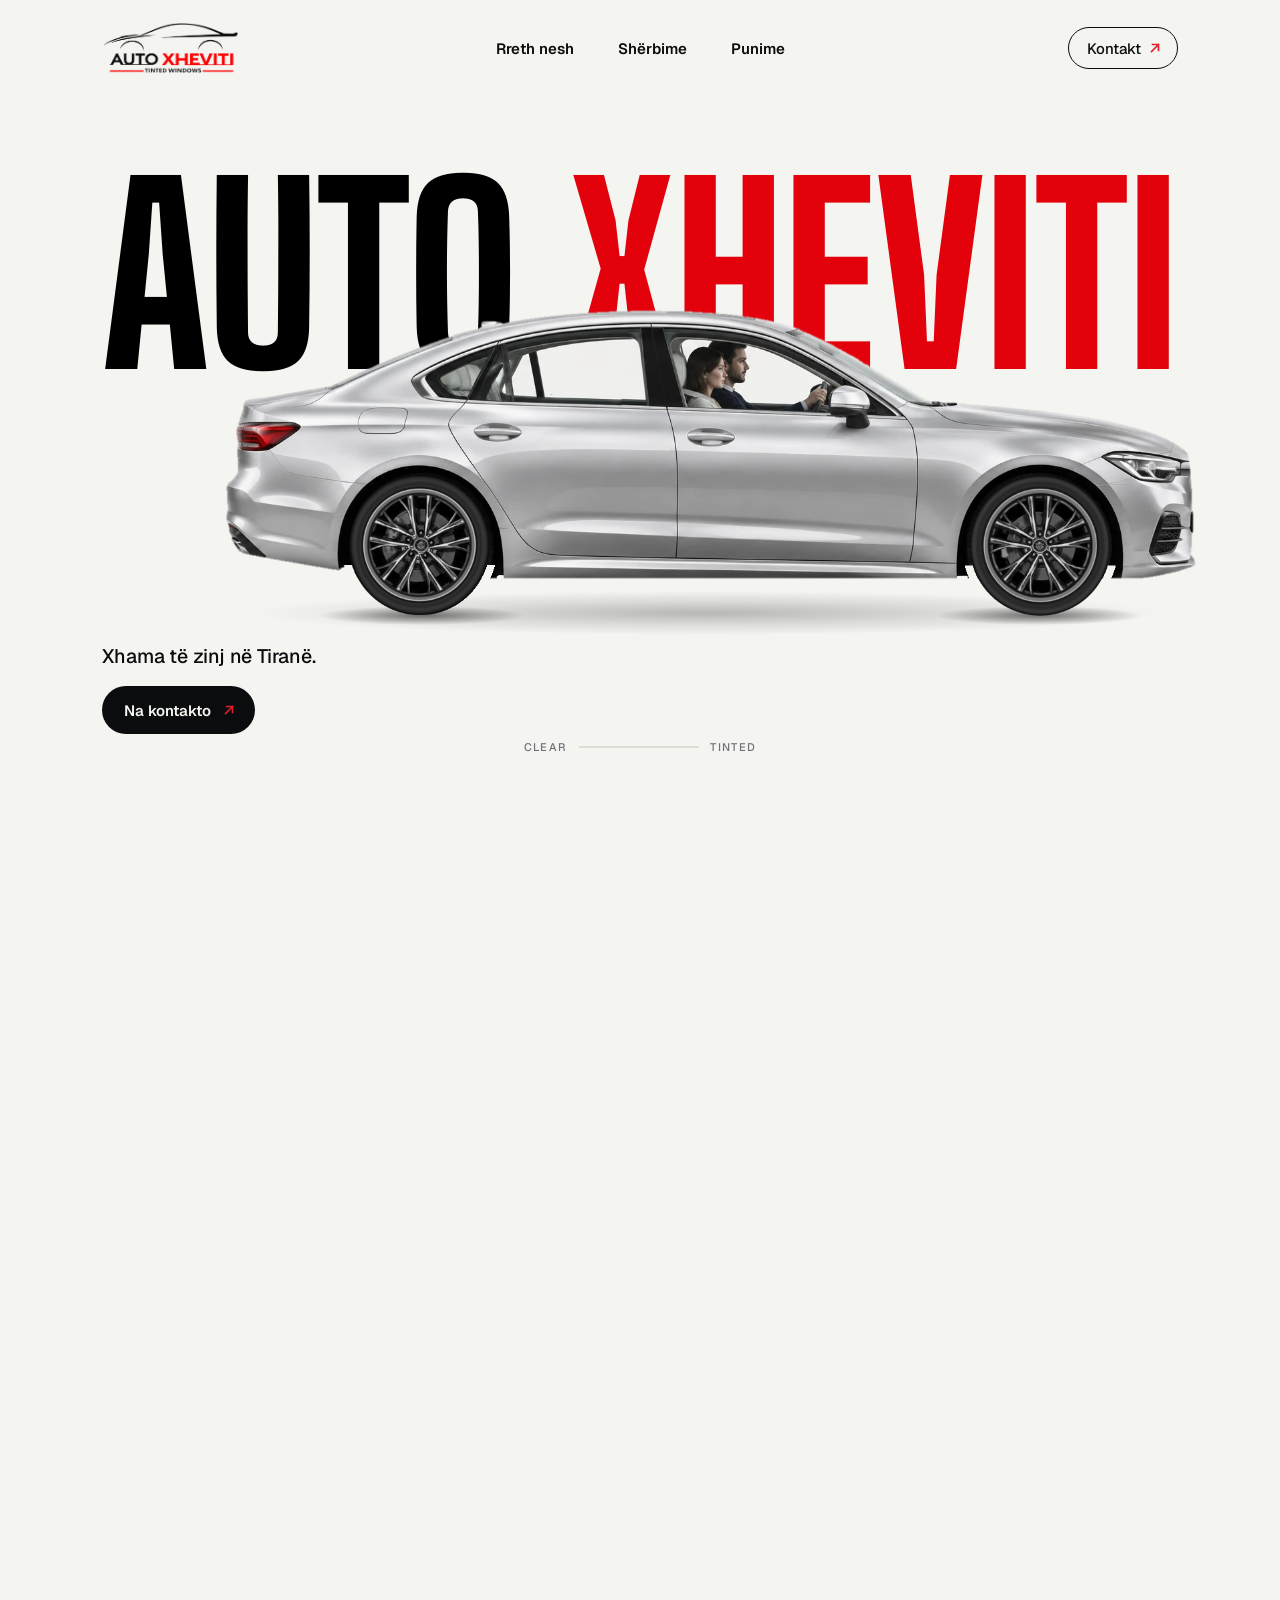
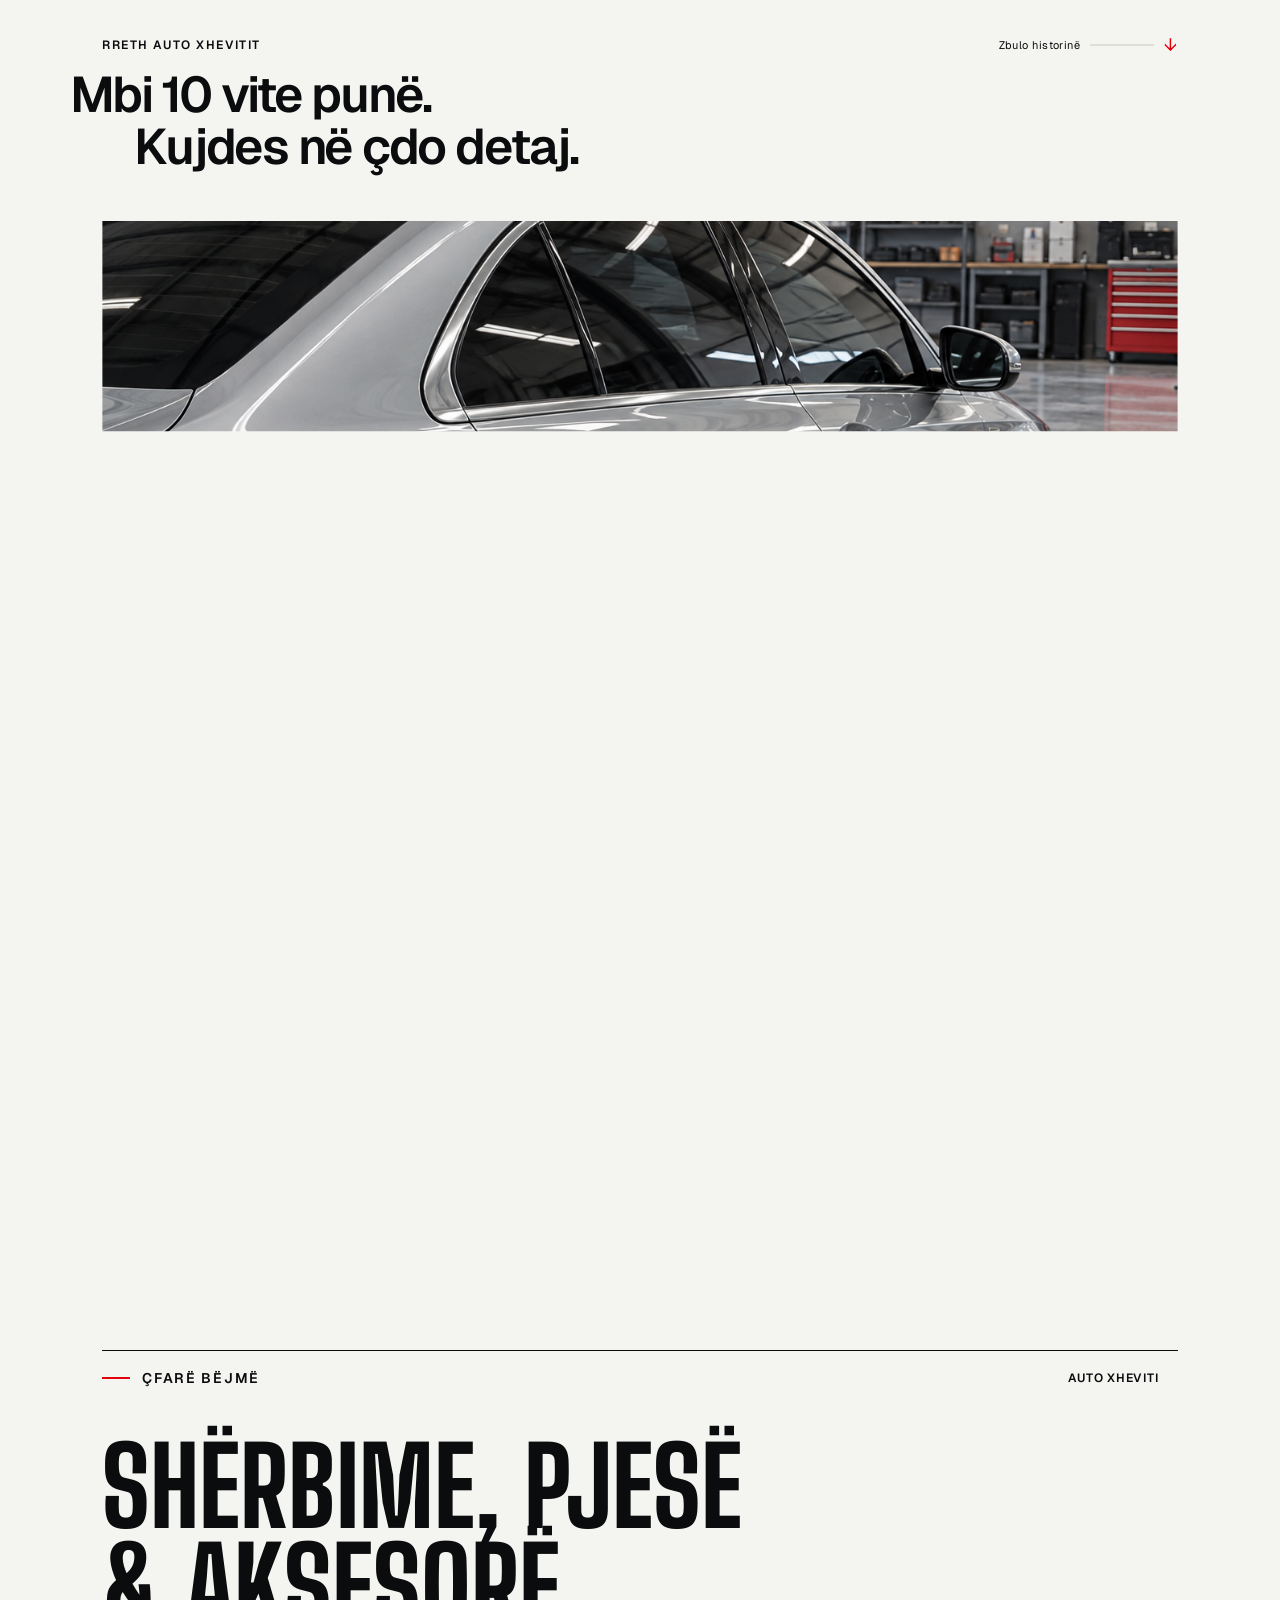
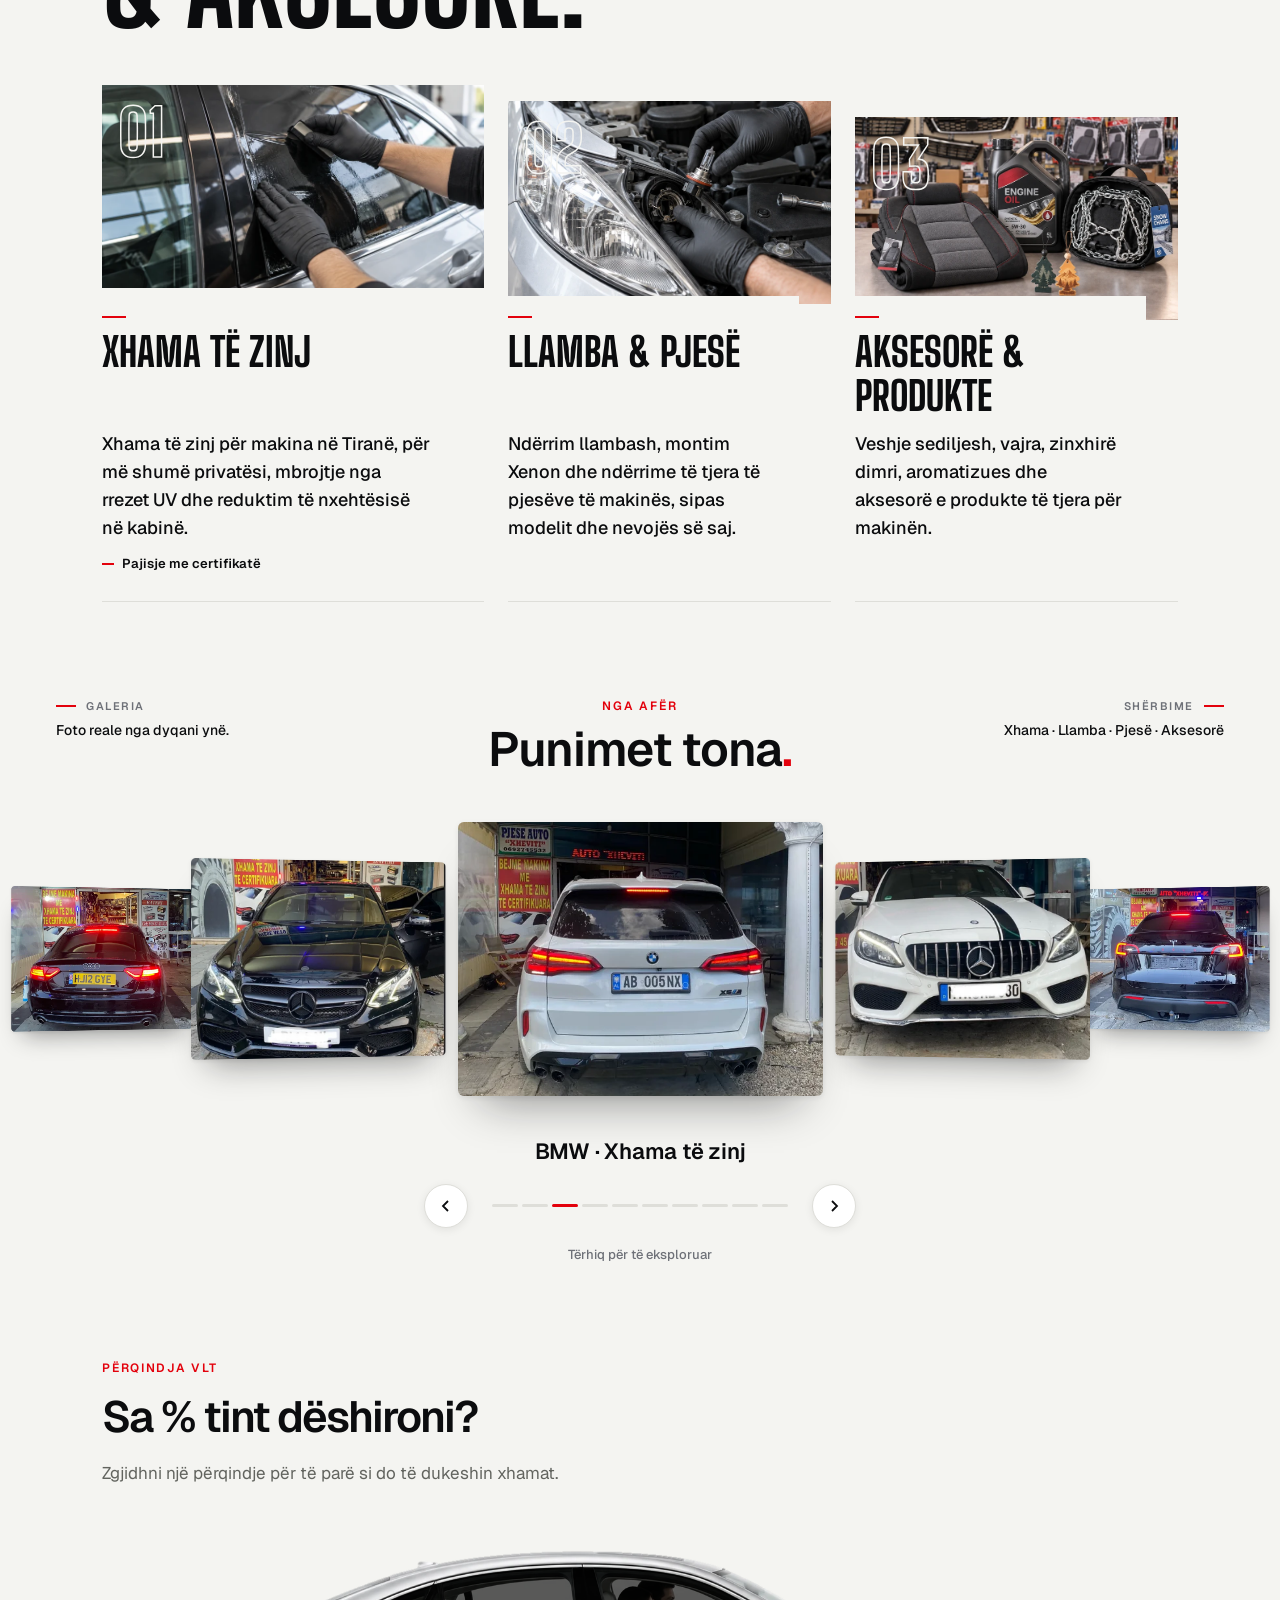
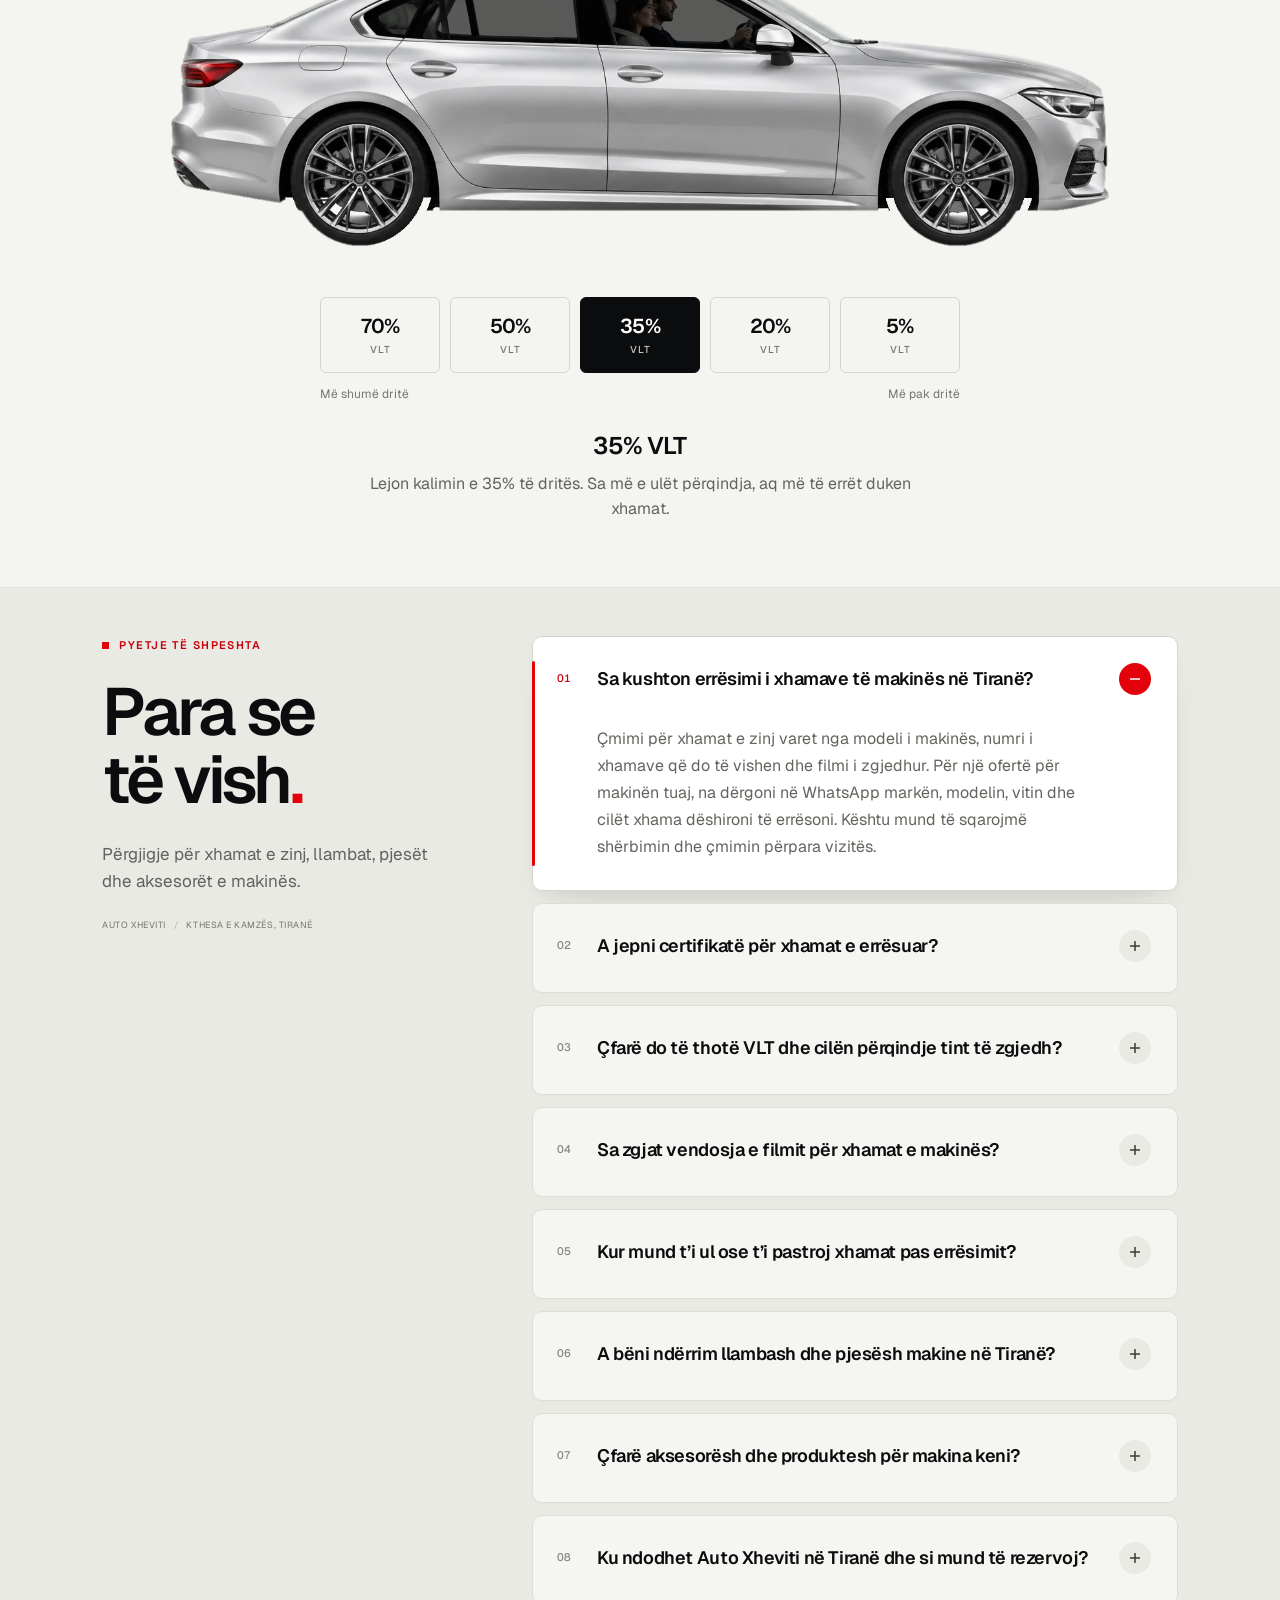
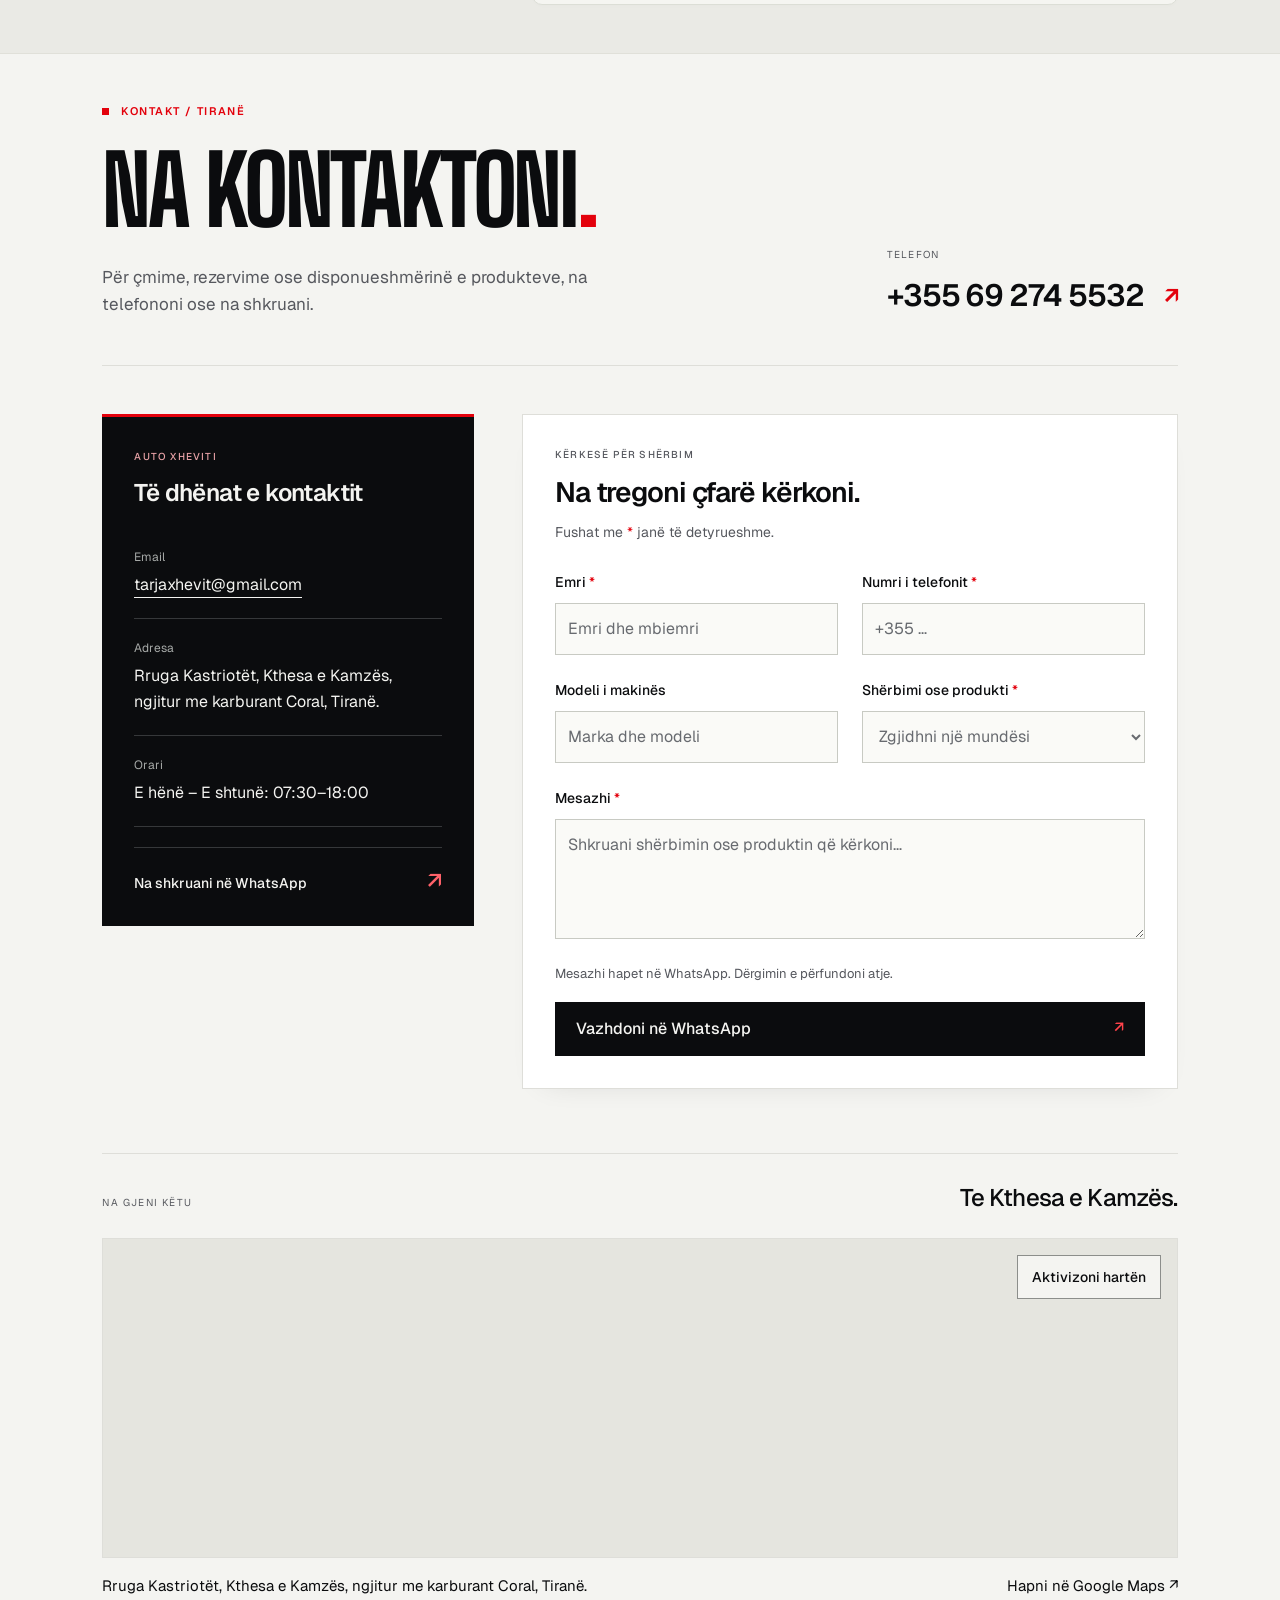
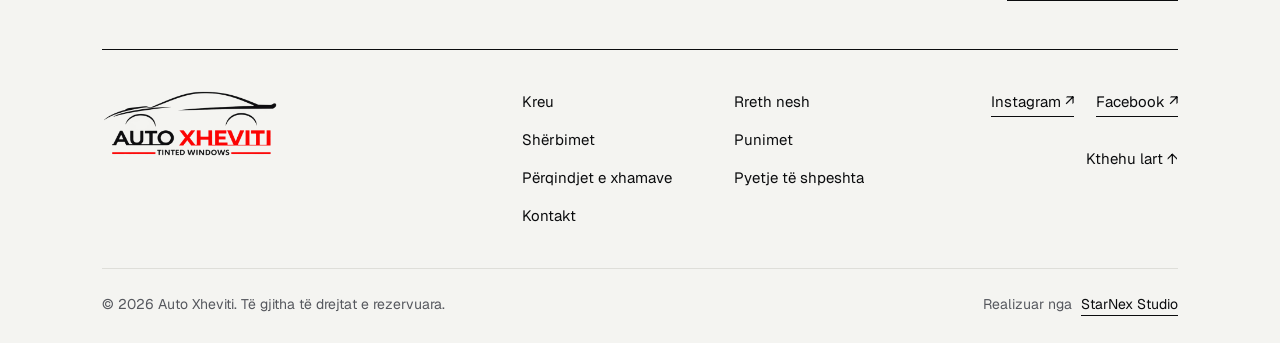
==== index.html @ 94ad71c7 "Publish Auto Xheviti redesign and updated service presentation Promote the approved responsive desig" ====
<!DOCTYPE html>
<html lang="sq">
<head>
  <meta charset="UTF-8">
  <meta name="viewport" content="width=device-width, initial-scale=1.0, viewport-fit=cover">
  <title>Xhama të zinj, pjesë dhe aksesorë në Tiranë | Auto Xheviti</title>
  <meta name="description" content="Xhama të zinj, llamba, ndërrim pjesësh dhe aksesorë për makina në Tiranë. Veshje sediljesh, vajra, zinxhirë dimri e aromatizues te Auto Xheviti.">
  <link rel="canonical" href="https://www.autoxheviti.com/">
  <meta property="og:title" content="Xhama të zinj, pjesë dhe aksesorë në Tiranë | Auto Xheviti">
  <meta property="og:description" content="Xhama të zinj, llamba, ndërrim pjesësh dhe aksesorë për makina në Tiranë. Veshje sediljesh, vajra, zinxhirë dimri e aromatizues te Auto Xheviti.">
  <meta property="og:type" content="website">
  <meta property="og:url" content="https://www.autoxheviti.com/">
  <meta property="og:image" content="https://www.autoxheviti.com/images/auto-xheviti-car.webp">
  <meta property="og:locale" content="sq_AL">
  <meta property="og:site_name" content="Auto Xheviti">
  <script type="application/ld+json">
{
  "@context": "https://schema.org",
  "@type": "AutomotiveBusiness",
  "name": "Auto Xheviti",
  "url": "https://www.autoxheviti.com/",
  "logo": "https://www.autoxheviti.com/images/logo.png",
  "image": "https://www.autoxheviti.com/images/auto-xheviti-car.webp",
  "telephone": "+355692745532",
  "email": "tarjaxhevit@gmail.com",
  "description": "Xhama të zinj, llamba, ndërrim pjesësh dhe aksesorë për makina në Tiranë. Veshje sediljesh, vajra, zinxhirë dimri e aromatizues te Auto Xheviti.",
  "address": {
    "@type": "PostalAddress",
    "streetAddress": "Rruga Kastriotët, Kthesa e Kamzës, ngjitur me karburant Coral",
    "addressLocality": "Tiranë",
    "addressCountry": "AL"
  },
  "areaServed": {
    "@type": "City",
    "name": "Tiranë"
  },
  "openingHoursSpecification": [
    {
      "@type": "OpeningHoursSpecification",
      "dayOfWeek": [
        "Monday",
        "Tuesday",
        "Wednesday",
        "Thursday",
        "Friday",
        "Saturday"
      ],
      "opens": "07:30",
      "closes": "18:00"
    }
  ],
  "sameAs": [
    "https://www.facebook.com/autoxheviti/",
    "https://www.instagram.com/auto_xheviti/"
  ],
  "@id": "https://www.autoxheviti.com/#business"
}
  </script>
  <meta name="robots" content="index, follow">
  <link rel="icon" href="images/logo.png" type="image/png">
  <link rel="preload" as="image" href="hero-preview/assets/car-silver-occupants-seat-fixed.webp" fetchpriority="high">
  <link rel="preconnect" href="https://fonts.googleapis.com">
  <link rel="preconnect" href="https://fonts.gstatic.com" crossorigin>
  <link rel="stylesheet" href="https://fonts.googleapis.com/css2?family=Big+Shoulders+Display:wght@800&display=swap">
  <link rel="stylesheet" href="https://fonts.googleapis.com/css2?family=Geist:wght@400;500;600&display=swap">
  <link rel="stylesheet" href="hero-preview/hero.css?v=23">
  <link rel="stylesheet" href="hero-preview/mobile-nav.css?v=3">
  <link rel="stylesheet" href="hero-preview/services.css?v=15">
  <link rel="stylesheet" href="hero-preview/album.css?v=6">
  <link rel="stylesheet" href="hero-preview/about.css?v=3">
  <link rel="stylesheet" href="hero-preview/tint-selector.css?v=8">
  <link rel="stylesheet" href="hero-preview/faq.css?v=2">
  <link rel="stylesheet" href="hero-preview/contact.css?v=2">
  <link rel="stylesheet" href="hero-preview/contact-editorial.css?v=1">
  <link rel="stylesheet" href="hero-preview/section-spacing.css?v=7">
  <script>document.documentElement.classList.add('hx-js')</script>
</head>
<body class="hx-body">

  <header class="hx-nav" id="hxNav">
    <a class="hx-nav__logo" href="#hxPin" aria-label="Auto Xheviti — kreu">
      <img src="hero-preview/assets/logo-ink.webp" width="604" height="230" alt="Auto Xheviti — Tinted Windows">
    </a>
    <nav class="hx-nav__links" aria-label="Kryesore">
      <a href="#rreth">Rreth nesh</a>
      <a href="#sherbime">Shërbime</a>
      <a href="#punime">Punime</a>
    </nav>
    <div class="hx-nav__actions">
      <a class="hx-pill" href="#kontakt">Kontakt
        <svg width="16" height="16" viewBox="0 0 16 16" aria-hidden="true"><path d="M4.5 11.5L11.5 4.5M5.5 4.5H11.5V10.5" fill="none" stroke="currentColor" stroke-width="1.6" stroke-linecap="square"/></svg>
      </a>
      <button class="hx-menu-btn" id="hxMenuBtn" type="button" aria-expanded="false" aria-controls="hxMenu" aria-label="Hap menunë">
        <span class="hx-menu-btn__label">Menu</span><span class="hx-menu-btn__icon" aria-hidden="true"><svg width="24" height="24" viewBox="0 0 24 24"><path class="hx-menu-btn__line--one" d="M4 12H20"/><path class="hx-menu-btn__line--two" d="M4 12H20"/></svg></span>
      </button>
    </div>
    <nav class="hx-menu" id="hxMenu" aria-label="Navigimi mobil" hidden>
      <div class="hx-menu__links">
        <a href="#rreth"><span class="hx-menu__name">Rreth nesh</span></a>
        <a href="#sherbime"><span class="hx-menu__name">Shërbime</span></a>
        <a href="#punime"><span class="hx-menu__name">Punime</span></a>
        <a href="#tint-selector"><span class="hx-menu__name">Përqindjet VLT</span></a>
        <a href="#faq"><span class="hx-menu__name">Pyetje të shpeshta</span></a>
        <a href="#kontakt"><span class="hx-menu__name">Na kontaktoni</span></a>
      </div>
      <div class="hx-menu__contact"><span class="hx-menu__contact-label">Na telefononi</span><a class="hx-menu__phone" href="tel:+355692745532">+355 69 274 5532</a></div>
    </nav>
  </header>

  <main>
    <!-- Pinned hero: the wrapper provides 120svh of scroll (tint, hold, exit) while .hx-sticky stays in view.
         The entrance is automatic on load and is not part of the scroll range. -->
    <section class="hx-pin" id="hxPin" aria-label="Auto Xheviti — xhama të zinj">
      <span class="hx-anchor-alias" id="home" aria-hidden="true"></span>
      <div class="hx-sticky">
        <div class="hx-stage" id="hxStage">

          <p class="hx-headline" id="hxHeadline">
            <span class="hx-headline__line hx-headline__auto">AUTO</span><span class="hx-headline__space"> </span><span class="hx-headline__line hx-headline__name">XHEVITI</span>
          </p>

          <!-- Vehicle: two nested wrappers so the timed entrance and the scroll-driven exit never share a transform.
               #hxVehicle (outer) = scroll exit to the right · #hxDrive (inner) = automatic entrance from the left.
               Shadow, body, wheels and glass all live inside one SVG coordinate system (viewBox = source photo
               1462 × 468 px scaled to 1100 wide), so they stay aligned at every size. -->
          <div class="hx-vehicle" id="hxVehicle">
            <div class="hx-vehicle__drive" id="hxDrive">
              <div class="hx-shadow" id="hxShadow" aria-hidden="true">
                <span class="hx-shadow__ambient"></span>
                <span class="hx-shadow__contact hx-shadow__contact--rear"></span>
                <span class="hx-shadow__contact hx-shadow__contact--front"></span>
              </div>
              <svg class="hx-car" id="hxCar" viewBox="0 0 1100 352.12" role="img" aria-label="Sedan argjendi me shofer dhe pasagjer; xhamat errësohen ndërsa lëvizni poshtë, pastaj makina del djathtas">
                <image href="hero-preview/assets/car-silver-occupants-seat-fixed.webp" x="0" y="0" width="1100" height="352.12" preserveAspectRatio="none"/>
                <!-- Wheels: squares centred on the measured hub pivots. Disc + spokes rotate by travel / tyre radius
                     (79.001 units); the caliper between them stays fixed. Each rotating layer has two nested
                     rotation groups: .hx-spin-in (entrance) and .hx-spin-out (scroll exit). -->
                <g class="hx-wheel" transform="translate(222.137 268.74)"><!-- rear -->
                  <g class="hx-spin-in"><g class="hx-spin-out"><image href="hero-preview/assets/wheel-rear.webp" x="-81.259" y="-81.259" width="162.517" height="162.517"/></g></g>
                  <image href="hero-preview/assets/caliper-rear.webp" x="-81.259" y="-81.259" width="162.517" height="162.517"/>
                  <g class="hx-spin-in"><g class="hx-spin-out"><image href="hero-preview/assets/spokes-rear.webp" x="-81.259" y="-81.259" width="162.517" height="162.517"/></g></g>
                </g>
                <g class="hx-wheel" transform="translate(920.524 269.35)"><!-- front -->
                  <g class="hx-spin-in"><g class="hx-spin-out"><image href="hero-preview/assets/wheel-front.webp" x="-81.259" y="-81.259" width="162.517" height="162.517"/></g></g>
                  <image href="hero-preview/assets/caliper-front.webp" x="-81.259" y="-81.259" width="162.517" height="162.517"/>
                  <g class="hx-spin-in"><g class="hx-spin-out"><image href="hero-preview/assets/spokes-front.webp" x="-81.259" y="-81.259" width="162.517" height="162.517"/></g></g>
                </g>
                <!-- Glass and body share the complete native 1462 × 468 image grid, including padding.
                     Blackout: one continuous surface over all side glass and both dividers, plus the windshield,
                     traced from the approved reference (same paths as the Figma "Blackout" vectors). Fully tinted
                     it is opaque #000; the trim, roof, mirror and handles stay the original photograph. -->
                <svg class="hx-glass-native" x="0" y="0" width="1100" height="352.12" viewBox="0 0 1462 468" preserveAspectRatio="none" aria-hidden="true">
                  <defs>
                    <mask id="hxGlassMask" maskUnits="userSpaceOnUse" x="0" y="0" width="1462" height="468" style="mask-type:alpha">
                      <image href="hero-preview/assets/glass-blackout.svg?v=1" x="0" y="0" width="1462" height="468"/>
                    </mask>
                  </defs>
                  <g class="hx-glass" mask="url(#hxGlassMask)">
                    <rect x="0" y="0" width="1462" height="468" fill="#000"/>
                  </g>
                </svg>
              </svg>
            </div>
          </div>

          <div class="hx-copy" id="hxCopy">
            <h1 class="hx-copy__tagline">Xhama të zinj në Tiranë.</h1>
            <a class="hx-cta" href="#kontakt">Na kontakto
              <svg width="16" height="16" viewBox="0 0 16 16" aria-hidden="true"><path d="M4.5 11.5L11.5 4.5M5.5 4.5H11.5V10.5" fill="none" stroke="currentColor" stroke-width="1.6" stroke-linecap="square"/></svg>
            </a>
          </div>

          <div class="hx-indicator" id="hxIndicator" aria-hidden="true">
            <span>Clear</span>
            <span class="hx-indicator__track"><span class="hx-indicator__fill" id="hxIndicatorFill"></span></span>
            <span>Tinted</span>
          </div>

        </div>
      </div>
    </section>

    <section class="hx-about" id="rreth" aria-labelledby="aboutTitle">
      <div class="hx-about__track">
        <div class="hx-about__scene">
          <div class="hx-about__visual-track">
            <div class="hx-about__visual">
              <header class="hx-about__intro">
                <div class="hx-about__meta"><p class="hx-about__eyebrow">RRETH AUTO XHEVITIT</p><span class="hx-about__cue"><span>Zbulo historinë</span><span class="hx-about__cue-bar" aria-hidden="true"><span class="hx-about__cue-fill"></span></span><span class="hx-about__cue-arrow" aria-hidden="true">↓</span></span></div>
                <h2 id="aboutTitle"><span class="hx-about__headline-mask"><span class="hx-about__headline-line">Mbi 10 vite punë.</span></span><span class="hx-about__headline-mask"><span class="hx-about__headline-line">Kujdes në çdo detaj.</span></span></h2>
              </header>
              <div class="hx-about__composition">
                <figure class="hx-about__photo">
                  <div class="hx-about__photo-clip"><div class="hx-about__photo-zoom"><img src="hero-preview/assets/about/workshop-illustration.png" width="1536" height="864" loading="eager" fetchpriority="low" decoding="async" alt="Ilustrim: makinë e argjendtë me xhama të zinj në një servis; nuk paraqet ambientin real të Auto Xhevitit"></div></div>
                </figure>
                <div class="hx-about__metrics">
                  <div class="hx-about__metric"><div class="hx-about__metric-value" aria-label="10+"><span aria-hidden="true">10</span><span class="hx-about__metric-plus" aria-hidden="true">+</span></div><span class="hx-about__metric-label-mask"><span class="hx-about__metric-label">VITE EKSPERIENCË</span></span></div>
                  <div class="hx-about__metric"><div class="hx-about__metric-value" aria-label="1,000+"><span aria-hidden="true">1,000</span><span class="hx-about__metric-plus" aria-hidden="true">+</span></div><span class="hx-about__metric-label-mask"><span class="hx-about__metric-label">MAKINA TË SHËRBYERA</span></span></div>
                </div>
              </div>
            </div>
          </div>
          <div class="hx-about__story">
            <div class="hx-about__column" data-column="first"><p>Prej më shumë se 10 vitesh, te Auto Xheviti ofrojmë veshje xhamash të zinj me certifikatë, ndërrim llambash, montim Xenon dhe ndërrime të pjesëve të makinës.</p></div>
            <div class="hx-about__column" data-column="second"><p>Mbi 1,000 makina kanë kaluar në duart tona. Çdo makinë ka kërkesat e veta, ndaj kujdesemi për përgatitjen, montimin dhe përfundimin e punës.</p><p>Në ambientin tonë gjen veshje sediljesh, vajra, zinxhirë dimri, aromatizues, aksesorë dhe pjesë këmbimi.</p></div>
          </div>
          <div class="hx-about__visit">
            <div class="hx-about__rule" aria-hidden="true"></div>
            <div class="hx-about__location-mask"><p class="hx-about__location"><svg width="16" height="20" viewBox="0 0 16 20" aria-hidden="true"><path d="M8 0a7 7 0 0 0-7 7c0 5 7 13 7 13s7-8 7-13a7 7 0 0 0-7-7Zm0 10a3 3 0 1 1 0-6 3 3 0 0 1 0 6Z"/></svg><span>Na gjen te Kthesa e Kamzës, Tiranë.</span></p></div>
            <a class="hx-about__visit-link" href="https://www.google.com/maps/search/?api=1&amp;query=Auto+Xheviti%2C+Rruga+Kastriot%C3%ABt%2C+Kthesa+e+Kamz%C3%ABs%2C+Tiran%C3%AB" target="_blank" rel="noopener noreferrer"><span>Na vizito</span><span class="hx-about__arrow" aria-hidden="true">↗</span></a>
          </div>
        </div>
      </div>
    </section>

    <section class="hx-services" id="sherbime" aria-labelledby="servicesTitle">
      <div class="hx-services__inner">
        <header class="hx-services__header">
          <div class="hx-services__topline">
            <p class="hx-services__eyebrow">ÇFARË BËJMË</p>
            <span class="hx-services__brand" aria-hidden="true">Auto Xheviti</span>
          </div>
          <div class="hx-services__heading-row">
            <h2 id="servicesTitle">Shërbime, pjesë<br> &amp; aksesorë.</h2>
          </div>
        </header>
        <div class="hx-services__grid">
          <article class="hx-service">
            <div class="hx-service__inner" >
              <div class="hx-service__media">
              <div class="hx-service__photo">
                <img src="hero-preview/assets/services-editorial/windows-1536.webp" srcset="hero-preview/assets/services-editorial/windows-800.webp 800w, hero-preview/assets/services-editorial/windows-1536.webp 1536w" sizes="(max-width: 767px) calc(100vw - 40px), (max-width: 1199px) 42vw, 33vw" width="1536" height="1024" loading="lazy" decoding="async" alt="Ilustrim i montimit profesional të filmit të errësimit në xhamin anësor të një makine">
                <span class="hx-service__number" aria-hidden="true">01</span>
              </div>
              </div>
              <div class="hx-service__caption">
                <h3>Xhama të zinj</h3>
                <p>Xhama të zinj për makina në Tiranë, për më shumë privatësi, mbrojtje nga rrezet UV dhe reduktim të nxehtësisë në kabinë.</p>
                <span class="hx-service__certificate">Pajisje me certifikatë</span>
              </div>
            </div>
          </article>
          <article class="hx-service">
            <div class="hx-service__inner" >
              <div class="hx-service__media">
              <div class="hx-service__photo">
                <img src="hero-preview/assets/services-editorial/parts-1536.webp" srcset="hero-preview/assets/services-editorial/parts-800.webp 800w, hero-preview/assets/services-editorial/parts-1536.webp 1536w" sizes="(max-width: 767px) calc(100vw - 40px), (max-width: 1199px) 42vw, 33vw" width="1536" height="1024" loading="lazy" decoding="async" alt="Ilustrim i ndërrimit të një llambe feneri në një makinë">
                <span class="hx-service__number" aria-hidden="true">02</span>
              </div>
              </div>
              <div class="hx-service__caption">
                <h3>Llamba &amp; pjesë</h3>
                <p>Ndërrim llambash, montim Xenon dhe ndërrime të tjera të pjesëve të makinës, sipas modelit dhe nevojës së saj.</p>
              </div>
            </div>
          </article>
          <article class="hx-service">
            <div class="hx-service__inner" >
              <div class="hx-service__media">
              <div class="hx-service__photo">
                <img src="hero-preview/assets/services-editorial/accessories-retail-1536.webp" srcset="hero-preview/assets/services-editorial/accessories-retail-800.webp 800w, hero-preview/assets/services-editorial/accessories-retail-1536.webp 1536w" sizes="(max-width: 767px) calc(100vw - 40px), (max-width: 1199px) 42vw, 33vw" width="1536" height="1024" loading="lazy" decoding="async" alt="Ilustrim i veshjeve të sediljeve, vajit, zinxhirëve të dimrit dhe aromatizuesve për makina">
                <span class="hx-service__number" aria-hidden="true">03</span>
              </div>
              </div>
              <div class="hx-service__caption">
                <h3>Aksesorë &amp; produkte</h3>
                <p>Veshje sediljesh, vajra, zinxhirë dimri, aromatizues dhe aksesorë e produkte të tjera për makinën.</p>
              </div>
            </div>
          </article>
        </div>
      </div>
    </section>

    <!-- Photo album: a 3D coverflow driven by one continuous position (album.js). Every slide's scale,
         offset, rotation and depth come from its distance to the centre, so nothing jumps between states.
         Photographs are the real project photos from ../images (captions from the live site's gallery). -->
    <section class="hx-album" id="punime" aria-labelledby="albumTitle">
      <span class="hx-anchor-alias" id="galeri" aria-hidden="true"></span>
      <!-- Corner notes: small editorial labels framing the album (static flow rows on mobile) -->
      <div class="hx-album__corner hx-album__corner--tl">
        <span class="hx-album__corner-label">Galeria</span>
        <span>Foto reale nga dyqani ynë.</span>
      </div>
      <div class="hx-album__corner hx-album__corner--tr">
        <span class="hx-album__corner-label">Shërbime</span>
        <span>Xhama · Llamba · Pjesë · Aksesorë</span>
      </div>
      <header class="hx-album__header">
        <p class="hx-album__eyebrow">NGA AFËR</p>
        <h2 class="hx-album__title" id="albumTitle">Punimet tona<span>.</span></h2>
      </header>

      <div class="hx-album__viewport" id="hxAlbum" tabindex="0" role="region" aria-roledescription="karusel" aria-label="Punimet tona — përdorni shigjetat majtas/djathtas">
        <ul class="hx-album__track">
          <li class="hx-album__slide" style="--pos: 50% 58%" role="group" aria-roledescription="foto" aria-label="1 nga 10">
            <img src="hero-preview/assets/album/audi.webp" srcset="hero-preview/assets/album/audi-560.webp 560w, hero-preview/assets/album/audi.webp 856w" sizes="(max-width: 767px) 70vw, 29vw" width="856" height="657" alt="Audi e zezë nga mbrapa, me xhama të errësuar, para dyqanit Auto Xheviti" draggable="false" decoding="async" loading="lazy">
          </li>
          <li class="hx-album__slide" style="--pos: 50% 62%" role="group" aria-roledescription="foto" aria-label="2 nga 10">
            <img src="hero-preview/assets/album/mercedes-black.webp" srcset="hero-preview/assets/album/mercedes-black-560.webp 560w, hero-preview/assets/album/mercedes-black.webp 871w" sizes="(max-width: 767px) 70vw, 29vw" width="871" height="840" alt="Mercedes-Benz i zi nga përpara, me xhama të errësuar, para dyqanit" draggable="false" decoding="async" loading="lazy">
          </li>
          <li class="hx-album__slide" style="--pos: 50% 66%" role="group" aria-roledescription="foto" aria-label="3 nga 10">
            <img src="hero-preview/assets/album/bmw.webp" srcset="hero-preview/assets/album/bmw-560.webp 560w, hero-preview/assets/album/bmw.webp 850w" sizes="(max-width: 767px) 70vw, 29vw" width="850" height="725" alt="BMW e bardhë nga mbrapa, me xhama të errësuar, në hyrje të dyqanit" draggable="false" decoding="async" loading="lazy">
          </li>
          <li class="hx-album__slide" style="--pos: 50% 42%" role="group" aria-roledescription="foto" aria-label="4 nga 10">
            <img src="hero-preview/assets/album/mercedes-white.webp" srcset="hero-preview/assets/album/mercedes-white-560.webp 560w, hero-preview/assets/album/mercedes-white.webp 862w" sizes="(max-width: 767px) 70vw, 29vw" width="862" height="566" alt="Mercedes-Benz i bardhë nga përpara, me fenerët e ndezur" draggable="false" decoding="async" loading="lazy">
          </li>
          <li class="hx-album__slide" style="--pos: 50% 62%" role="group" aria-roledescription="foto" aria-label="5 nga 10">
            <img src="hero-preview/assets/album/tesla.webp" srcset="hero-preview/assets/album/tesla-560.webp 560w, hero-preview/assets/album/tesla.webp 738w" sizes="(max-width: 767px) 70vw, 29vw" width="738" height="617" alt="Tesla e zezë nga mbrapa, para dyqanit Auto Xheviti" draggable="false" decoding="async" loading="lazy">
          </li>
          <li class="hx-album__slide" style="--pos: 50% 50%" role="group" aria-roledescription="foto" aria-label="6 nga 10">
            <img src="hero-preview/assets/album/audi-a8.webp" srcset="hero-preview/assets/album/audi-a8-560.webp 560w, hero-preview/assets/album/audi-a8.webp 673w" sizes="(max-width: 767px) 70vw, 29vw" width="673" height="522" alt="Audi A8 L e zezë nga mbrapa, me xhamin e pasëm të errësuar, para dyqanit Auto Xheviti" draggable="false" decoding="async" loading="lazy">
          </li>
          <li class="hx-album__slide" style="--pos: 50% 50%" role="group" aria-roledescription="foto" aria-label="7 nga 10">
            <img src="hero-preview/assets/album/audi-q8.webp" srcset="hero-preview/assets/album/audi-q8-560.webp 560w, hero-preview/assets/album/audi-q8.webp 847w" sizes="(max-width: 767px) 70vw, 29vw" width="847" height="655" alt="Audi e zezë nga përpara, para dyqanit Auto Xheviti" draggable="false" decoding="async" loading="lazy">
          </li>
          <li class="hx-album__slide" style="--pos: 62% 50%" role="group" aria-roledescription="foto" aria-label="8 nga 10">
            <img src="hero-preview/assets/album/mercedes-s.webp" srcset="hero-preview/assets/album/mercedes-s-560.webp 560w, hero-preview/assets/album/mercedes-s.webp 778w" sizes="(max-width: 767px) 70vw, 29vw" width="778" height="498" alt="Mercedes-Benz i zi nga mbrapa, me xhama të errësuar, para dyqanit" draggable="false" decoding="async" loading="lazy">
          </li>
          <li class="hx-album__slide" style="--pos: 50% 50%" role="group" aria-roledescription="foto" aria-label="9 nga 10">
            <img src="hero-preview/assets/album/byd.webp" srcset="hero-preview/assets/album/byd-560.webp 560w, hero-preview/assets/album/byd.webp 823w" sizes="(max-width: 767px) 70vw, 29vw" width="823" height="552" alt="BYD e zezë nga mbrapa, me xhamin e pasëm të errësuar, para dyqanit Auto Xheviti" draggable="false" decoding="async" loading="lazy">
          </li>
          <li class="hx-album__slide" style="--pos: 50% 50%" role="group" aria-roledescription="foto" aria-label="10 nga 10">
            <img src="hero-preview/assets/album/audi-sq7.webp" width="485" height="407" alt="Audi SQ7 gri nga mbrapa, me xhama të errësuar, para dyqanit" draggable="false" decoding="async" loading="lazy">
          </li>
        </ul>
      </div>

      <div class="hx-album__meta">
        <p class="hx-album__caption" id="hxAlbumCaption" aria-live="polite">
          <span class="hx-album__name">BMW · Xhama të zinj</span>
        </p>
        <div class="hx-album__controls">
          <button class="hx-album__arrow" type="button" id="hxAlbumPrev" aria-label="Foto e mëparshme" aria-controls="hxAlbum">
            <svg width="16" height="16" viewBox="0 0 16 16" aria-hidden="true"><path d="M10 3L5 8l5 5" fill="none" stroke="currentColor" stroke-width="1.8"/></svg>
          </button>
          <div class="hx-album__dots" id="hxAlbumDots"></div>
          <button class="hx-album__arrow" type="button" id="hxAlbumNext" aria-label="Foto tjetër" aria-controls="hxAlbum">
            <svg width="16" height="16" viewBox="0 0 16 16" aria-hidden="true"><path d="M6 3l5 5-5 5" fill="none" stroke="currentColor" stroke-width="1.8"/></svg>
          </button>
        </div>
        <p class="hx-album__hint">Tërhiq për të eksploruar</p>
      </div>

    </section>

    <section class="hx-tint" id="tint-selector" aria-labelledby="tintTitle">
      <div class="hx-tint__inner">
        <header class="hx-tint__header"><p class="hx-tint__eyebrow">PËRQINDJA VLT</p><div class="hx-tint__title-mask"><h2 id="tintTitle"><span class="hx-tint__title-text">Sa % tint dëshironi?</span></h2></div><p class="hx-tint__intro">Zgjidhni një përqindje për të parë si do të dukeshin xhamat.</p></header>
        <div class="hx-tint__vehicle-reserve"><div class="hx-tint__vehicle-entrance">
          <svg class="hx-tint__car" width="1462" height="468" viewBox="0 0 1462 468" role="img" aria-label="E njëjta makinë e argjendtë në profil djathtas, me rrota dhe karroceri të pandryshuara; vetëm xhamat ndryshojnë në krahasimin ilustrues VLT">
            <defs><clipPath id="selectorGlassClip" clipPathUnits="userSpaceOnUse"><path id="selector-side-band" d="M303.33 108.44 L304.99 113.64 L310.36 121.24 L320.01 132.44 L324.43 136.11 L334.55 138.00 L361.21 140.10 L365.31 142.01 L368.49 140.75 L400.80 142.44 L463.02 144.86 L656.49 150.53 L661.74 151.02 L664.98 152.21 L669.41 150.93 L892.79 159.34 L907.73 159.38 L1005.87 162.87 L1006.79 162.07 L1005.46 160.34 L992.46 150.03 L964.87 130.90 L963.98 131.82 L967.56 138.17 L970.17 146.57 L969.08 151.37 L966.65 154.09 L941.59 152.93 L933.10 151.38 L912.13 150.57 L911.04 149.35 L910.55 146.16 L910.91 141.76 L912.90 132.56 L914.08 129.36 L915.57 127.35 L919.96 123.69 L927.60 119.76 L934.06 118.57 L942.94 119.96 L944.55 118.93 L944.07 117.24 L918.97 101.52 L886.92 82.87 L857.72 67.64 L835.43 57.90 L809.92 48.92 L790.49 43.89 L758.14 38.20 L729.84 34.94 L683.39 32.11 L644.62 31.67 L640.57 30.49 L633.71 31.67 L586.08 32.50 L538.44 35.71 L497.70 40.55 L469.87 44.94 L444.08 50.21 L415.86 57.35 L411.86 56.94 L408.62 59.22 L379.61 68.71 L361.50 75.40 L332.92 87.35 L313.61 97.17 L305.20 102.83 L304.14 104.44 Z"/></clipPath><filter id="tintFilter70" filterUnits="userSpaceOnUse" x="300" y="28" width="710" height="138" color-interpolation-filters="sRGB"><feComponentTransfer><feFuncR type="table" tableValues="0.0000000 0.0012632 0.0025264 0.0037896 0.0050528 0.0063160 0.0075792 0.0088423 0.0101055 0.0113687 0.0126319 0.0139273 0.0153006 0.0167497 0.0182759 0.0198803 0.0215640 0.0233280 0.0251735 0.0271015 0.0291129 0.0312088 0.0333902 0.0356581 0.0380133 0.0404568 0.0429028 0.0453489 0.0477949 0.0502410 0.0526870 0.0551330 0.0575791 0.0600251 0.0624712 0.0649172 0.0673632 0.0698093 0.0722553 0.0747014 0.0771474 0.0795935 0.0820395 0.0844855 0.0869316 0.0893776 0.0918237 0.0942697 0.0967157 0.0991618 0.1016078 0.1040539 0.1064999 0.1089460 0.1113920 0.1138380 0.1162841 0.1187301 0.1211762 0.1236222 0.1260682 0.1285143 0.1309603 0.1334064 0.1358524 0.1382985 0.1407445 0.1431905 0.1456366 0.1480826 0.1505287 0.1529747 0.1554207 0.1578668 0.1603128 0.1627589 0.1652049 0.1676510 0.1700970 0.1725430 0.1749891 0.1774351 0.1798812 0.1823272 0.1847733 0.1872193 0.1896653 0.1921114 0.1945574 0.1970035 0.1994495 0.2018955 0.2043416 0.2067876 0.2092337 0.2116797 0.2141258 0.2165718 0.2190178 0.2214639 0.2239099 0.2263560 0.2288020 0.2312480 0.2336941 0.2361401 0.2385862 0.2410322 0.2434783 0.2459243 0.2483703 0.2508164 0.2532624 0.2557085 0.2581545 0.2606005 0.2630466 0.2654926 0.2679387 0.2703847 0.2728308 0.2752768 0.2777228 0.2801689 0.2826149 0.2850610 0.2875070 0.2899531 0.2923991 0.2948451 0.2972912 0.2997372 0.3021833 0.3046293 0.3070753 0.3095214 0.3119674 0.3144135 0.3168595 0.3193056 0.3217516 0.3241976 0.3266437 0.3290897 0.3315358 0.3339818 0.3364278 0.3388739 0.3413199 0.3437660 0.3462120 0.3486581 0.3511041 0.3535501 0.3559962 0.3584422 0.3608883 0.3633343 0.3657803 0.3682264 0.3706724 0.3731185 0.3755645 0.3780106 0.3804566 0.3829026 0.3853487 0.3877947 0.3902408 0.3926868 0.3951329 0.3975789 0.4000249 0.4024710 0.4049170 0.4073631 0.4098091 0.4122551 0.4147012 0.4171472 0.4195933 0.4220393 0.4244854 0.4269314 0.4293774 0.4318235 0.4342695 0.4367156 0.4391616 0.4416076 0.4440537 0.4464997 0.4489458 0.4513918 0.4538379 0.4562839 0.4587299 0.4611760 0.4636220 0.4660681 0.4685141 0.4709601 0.4734062 0.4758522 0.4782983 0.4807443 0.4831904 0.4856364 0.4880824 0.4905285 0.4929745 0.4954206 0.4978666 0.5003126 0.5027587 0.5052047 0.5076508 0.5100968 0.5125429 0.5149889 0.5174349 0.5198810 0.5223270 0.5247731 0.5272191 0.5296652 0.5321112 0.5345572 0.5370033 0.5394493 0.5418954 0.5443414 0.5467874 0.5492335 0.5516795 0.5541256 0.5565716 0.5590177 0.5614637 0.5639097 0.5663558 0.5688018 0.5712479 0.5736939 0.5761399 0.5785860 0.5810320 0.5834781 0.5859241 0.5883702 0.5908162 0.5932622 0.5957083 0.5981543 0.6006004 0.6030464"/><feFuncG type="table" tableValues="0.0000000 0.0012632 0.0025264 0.0037896 0.0050528 0.0063160 0.0075792 0.0088423 0.0101055 0.0113687 0.0126319 0.0139273 0.0153006 0.0167497 0.0182759 0.0198803 0.0215640 0.0233280 0.0251735 0.0271015 0.0291129 0.0312088 0.0333902 0.0356581 0.0380133 0.0404568 0.0429028 0.0453489 0.0477949 0.0502410 0.0526870 0.0551330 0.0575791 0.0600251 0.0624712 0.0649172 0.0673632 0.0698093 0.0722553 0.0747014 0.0771474 0.0795935 0.0820395 0.0844855 0.0869316 0.0893776 0.0918237 0.0942697 0.0967157 0.0991618 0.1016078 0.1040539 0.1064999 0.1089460 0.1113920 0.1138380 0.1162841 0.1187301 0.1211762 0.1236222 0.1260682 0.1285143 0.1309603 0.1334064 0.1358524 0.1382985 0.1407445 0.1431905 0.1456366 0.1480826 0.1505287 0.1529747 0.1554207 0.1578668 0.1603128 0.1627589 0.1652049 0.1676510 0.1700970 0.1725430 0.1749891 0.1774351 0.1798812 0.1823272 0.1847733 0.1872193 0.1896653 0.1921114 0.1945574 0.1970035 0.1994495 0.2018955 0.2043416 0.2067876 0.2092337 0.2116797 0.2141258 0.2165718 0.2190178 0.2214639 0.2239099 0.2263560 0.2288020 0.2312480 0.2336941 0.2361401 0.2385862 0.2410322 0.2434783 0.2459243 0.2483703 0.2508164 0.2532624 0.2557085 0.2581545 0.2606005 0.2630466 0.2654926 0.2679387 0.2703847 0.2728308 0.2752768 0.2777228 0.2801689 0.2826149 0.2850610 0.2875070 0.2899531 0.2923991 0.2948451 0.2972912 0.2997372 0.3021833 0.3046293 0.3070753 0.3095214 0.3119674 0.3144135 0.3168595 0.3193056 0.3217516 0.3241976 0.3266437 0.3290897 0.3315358 0.3339818 0.3364278 0.3388739 0.3413199 0.3437660 0.3462120 0.3486581 0.3511041 0.3535501 0.3559962 0.3584422 0.3608883 0.3633343 0.3657803 0.3682264 0.3706724 0.3731185 0.3755645 0.3780106 0.3804566 0.3829026 0.3853487 0.3877947 0.3902408 0.3926868 0.3951329 0.3975789 0.4000249 0.4024710 0.4049170 0.4073631 0.4098091 0.4122551 0.4147012 0.4171472 0.4195933 0.4220393 0.4244854 0.4269314 0.4293774 0.4318235 0.4342695 0.4367156 0.4391616 0.4416076 0.4440537 0.4464997 0.4489458 0.4513918 0.4538379 0.4562839 0.4587299 0.4611760 0.4636220 0.4660681 0.4685141 0.4709601 0.4734062 0.4758522 0.4782983 0.4807443 0.4831904 0.4856364 0.4880824 0.4905285 0.4929745 0.4954206 0.4978666 0.5003126 0.5027587 0.5052047 0.5076508 0.5100968 0.5125429 0.5149889 0.5174349 0.5198810 0.5223270 0.5247731 0.5272191 0.5296652 0.5321112 0.5345572 0.5370033 0.5394493 0.5418954 0.5443414 0.5467874 0.5492335 0.5516795 0.5541256 0.5565716 0.5590177 0.5614637 0.5639097 0.5663558 0.5688018 0.5712479 0.5736939 0.5761399 0.5785860 0.5810320 0.5834781 0.5859241 0.5883702 0.5908162 0.5932622 0.5957083 0.5981543 0.6006004 0.6030464"/><feFuncB type="table" tableValues="0.0000000 0.0012632 0.0025264 0.0037896 0.0050528 0.0063160 0.0075792 0.0088423 0.0101055 0.0113687 0.0126319 0.0139273 0.0153006 0.0167497 0.0182759 0.0198803 0.0215640 0.0233280 0.0251735 0.0271015 0.0291129 0.0312088 0.0333902 0.0356581 0.0380133 0.0404568 0.0429028 0.0453489 0.0477949 0.0502410 0.0526870 0.0551330 0.0575791 0.0600251 0.0624712 0.0649172 0.0673632 0.0698093 0.0722553 0.0747014 0.0771474 0.0795935 0.0820395 0.0844855 0.0869316 0.0893776 0.0918237 0.0942697 0.0967157 0.0991618 0.1016078 0.1040539 0.1064999 0.1089460 0.1113920 0.1138380 0.1162841 0.1187301 0.1211762 0.1236222 0.1260682 0.1285143 0.1309603 0.1334064 0.1358524 0.1382985 0.1407445 0.1431905 0.1456366 0.1480826 0.1505287 0.1529747 0.1554207 0.1578668 0.1603128 0.1627589 0.1652049 0.1676510 0.1700970 0.1725430 0.1749891 0.1774351 0.1798812 0.1823272 0.1847733 0.1872193 0.1896653 0.1921114 0.1945574 0.1970035 0.1994495 0.2018955 0.2043416 0.2067876 0.2092337 0.2116797 0.2141258 0.2165718 0.2190178 0.2214639 0.2239099 0.2263560 0.2288020 0.2312480 0.2336941 0.2361401 0.2385862 0.2410322 0.2434783 0.2459243 0.2483703 0.2508164 0.2532624 0.2557085 0.2581545 0.2606005 0.2630466 0.2654926 0.2679387 0.2703847 0.2728308 0.2752768 0.2777228 0.2801689 0.2826149 0.2850610 0.2875070 0.2899531 0.2923991 0.2948451 0.2972912 0.2997372 0.3021833 0.3046293 0.3070753 0.3095214 0.3119674 0.3144135 0.3168595 0.3193056 0.3217516 0.3241976 0.3266437 0.3290897 0.3315358 0.3339818 0.3364278 0.3388739 0.3413199 0.3437660 0.3462120 0.3486581 0.3511041 0.3535501 0.3559962 0.3584422 0.3608883 0.3633343 0.3657803 0.3682264 0.3706724 0.3731185 0.3755645 0.3780106 0.3804566 0.3829026 0.3853487 0.3877947 0.3902408 0.3926868 0.3951329 0.3975789 0.4000249 0.4024710 0.4049170 0.4073631 0.4098091 0.4122551 0.4147012 0.4171472 0.4195933 0.4220393 0.4244854 0.4269314 0.4293774 0.4318235 0.4342695 0.4367156 0.4391616 0.4416076 0.4440537 0.4464997 0.4489458 0.4513918 0.4538379 0.4562839 0.4587299 0.4611760 0.4636220 0.4660681 0.4685141 0.4709601 0.4734062 0.4758522 0.4782983 0.4807443 0.4831904 0.4856364 0.4880824 0.4905285 0.4929745 0.4954206 0.4978666 0.5003126 0.5027587 0.5052047 0.5076508 0.5100968 0.5125429 0.5149889 0.5174349 0.5198810 0.5223270 0.5247731 0.5272191 0.5296652 0.5321112 0.5345572 0.5370033 0.5394493 0.5418954 0.5443414 0.5467874 0.5492335 0.5516795 0.5541256 0.5565716 0.5590177 0.5614637 0.5639097 0.5663558 0.5688018 0.5712479 0.5736939 0.5761399 0.5785860 0.5810320 0.5834781 0.5859241 0.5883702 0.5908162 0.5932622 0.5957083 0.5981543 0.6006004 0.6030464"/></feComponentTransfer></filter>
<filter id="tintFilter50" filterUnits="userSpaceOnUse" x="300" y="28" width="710" height="138" color-interpolation-filters="sRGB"><feComponentTransfer><feFuncR type="table" tableValues="0.0000000 0.0007626 0.0015251 0.0022877 0.0030503 0.0038128 0.0045754 0.0053380 0.0061005 0.0068631 0.0076257 0.0084077 0.0092367 0.0101115 0.0110328 0.0120014 0.0130178 0.0140827 0.0151968 0.0163607 0.0175749 0.0188402 0.0201571 0.0215261 0.0229480 0.0244231 0.0259521 0.0275356 0.0291740 0.0308680 0.0326179 0.0344244 0.0362880 0.0382091 0.0401883 0.0421743 0.0441564 0.0461386 0.0481207 0.0501029 0.0520850 0.0540671 0.0560493 0.0580314 0.0600136 0.0619957 0.0639778 0.0659600 0.0679421 0.0699242 0.0719064 0.0738885 0.0758707 0.0778528 0.0798349 0.0818171 0.0837992 0.0857813 0.0877635 0.0897456 0.0917278 0.0937099 0.0956920 0.0976742 0.0996563 0.1016384 0.1036206 0.1056027 0.1075849 0.1095670 0.1115491 0.1135313 0.1155134 0.1174955 0.1194777 0.1214598 0.1234420 0.1254241 0.1274062 0.1293884 0.1313705 0.1333527 0.1353348 0.1373169 0.1392991 0.1412812 0.1432633 0.1452455 0.1472276 0.1492098 0.1511919 0.1531740 0.1551562 0.1571383 0.1591204 0.1611026 0.1630847 0.1650669 0.1670490 0.1690311 0.1710133 0.1729954 0.1749775 0.1769597 0.1789418 0.1809240 0.1829061 0.1848882 0.1868704 0.1888525 0.1908346 0.1928168 0.1947989 0.1967811 0.1987632 0.2007453 0.2027275 0.2047096 0.2066918 0.2086739 0.2106560 0.2126382 0.2146203 0.2166024 0.2185846 0.2205667 0.2225489 0.2245310 0.2265131 0.2284953 0.2304774 0.2324595 0.2344417 0.2364238 0.2384060 0.2403881 0.2423702 0.2443524 0.2463345 0.2483166 0.2502988 0.2522809 0.2542631 0.2562452 0.2582273 0.2602095 0.2621916 0.2641738 0.2661559 0.2681380 0.2701202 0.2721023 0.2740844 0.2760666 0.2780487 0.2800309 0.2820130 0.2839951 0.2859773 0.2879594 0.2899415 0.2919237 0.2939058 0.2958880 0.2978701 0.2998522 0.3018344 0.3038165 0.3057986 0.3077808 0.3097629 0.3117451 0.3137272 0.3157093 0.3176915 0.3196736 0.3216557 0.3236379 0.3256200 0.3276022 0.3295843 0.3315664 0.3335486 0.3355307 0.3375129 0.3394950 0.3414771 0.3434593 0.3454414 0.3474235 0.3494057 0.3513878 0.3533700 0.3553521 0.3573342 0.3593164 0.3612985 0.3632806 0.3652628 0.3672449 0.3692271 0.3712092 0.3731913 0.3751735 0.3771556 0.3791377 0.3811199 0.3831020 0.3850842 0.3870663 0.3890484 0.3910306 0.3930127 0.3949949 0.3969770 0.3989591 0.4009413 0.4029234 0.4049055 0.4068877 0.4088698 0.4108520 0.4128341 0.4148162 0.4167984 0.4187805 0.4207626 0.4227448 0.4247269 0.4267091 0.4286912 0.4306733 0.4326555 0.4346376 0.4366197 0.4386019 0.4405840 0.4425662 0.4445483 0.4465304 0.4485126 0.4504947 0.4524768 0.4544590 0.4564411 0.4584233 0.4604054 0.4623875 0.4643697 0.4663518 0.4683340 0.4703161 0.4722982 0.4742804 0.4762625 0.4782446"/><feFuncG type="table" tableValues="0.0000000 0.0007626 0.0015251 0.0022877 0.0030503 0.0038128 0.0045754 0.0053380 0.0061005 0.0068631 0.0076257 0.0084077 0.0092367 0.0101115 0.0110328 0.0120014 0.0130178 0.0140827 0.0151968 0.0163607 0.0175749 0.0188402 0.0201571 0.0215261 0.0229480 0.0244231 0.0259521 0.0275356 0.0291740 0.0308680 0.0326179 0.0344244 0.0362880 0.0382091 0.0401883 0.0421743 0.0441564 0.0461386 0.0481207 0.0501029 0.0520850 0.0540671 0.0560493 0.0580314 0.0600136 0.0619957 0.0639778 0.0659600 0.0679421 0.0699242 0.0719064 0.0738885 0.0758707 0.0778528 0.0798349 0.0818171 0.0837992 0.0857813 0.0877635 0.0897456 0.0917278 0.0937099 0.0956920 0.0976742 0.0996563 0.1016384 0.1036206 0.1056027 0.1075849 0.1095670 0.1115491 0.1135313 0.1155134 0.1174955 0.1194777 0.1214598 0.1234420 0.1254241 0.1274062 0.1293884 0.1313705 0.1333527 0.1353348 0.1373169 0.1392991 0.1412812 0.1432633 0.1452455 0.1472276 0.1492098 0.1511919 0.1531740 0.1551562 0.1571383 0.1591204 0.1611026 0.1630847 0.1650669 0.1670490 0.1690311 0.1710133 0.1729954 0.1749775 0.1769597 0.1789418 0.1809240 0.1829061 0.1848882 0.1868704 0.1888525 0.1908346 0.1928168 0.1947989 0.1967811 0.1987632 0.2007453 0.2027275 0.2047096 0.2066918 0.2086739 0.2106560 0.2126382 0.2146203 0.2166024 0.2185846 0.2205667 0.2225489 0.2245310 0.2265131 0.2284953 0.2304774 0.2324595 0.2344417 0.2364238 0.2384060 0.2403881 0.2423702 0.2443524 0.2463345 0.2483166 0.2502988 0.2522809 0.2542631 0.2562452 0.2582273 0.2602095 0.2621916 0.2641738 0.2661559 0.2681380 0.2701202 0.2721023 0.2740844 0.2760666 0.2780487 0.2800309 0.2820130 0.2839951 0.2859773 0.2879594 0.2899415 0.2919237 0.2939058 0.2958880 0.2978701 0.2998522 0.3018344 0.3038165 0.3057986 0.3077808 0.3097629 0.3117451 0.3137272 0.3157093 0.3176915 0.3196736 0.3216557 0.3236379 0.3256200 0.3276022 0.3295843 0.3315664 0.3335486 0.3355307 0.3375129 0.3394950 0.3414771 0.3434593 0.3454414 0.3474235 0.3494057 0.3513878 0.3533700 0.3553521 0.3573342 0.3593164 0.3612985 0.3632806 0.3652628 0.3672449 0.3692271 0.3712092 0.3731913 0.3751735 0.3771556 0.3791377 0.3811199 0.3831020 0.3850842 0.3870663 0.3890484 0.3910306 0.3930127 0.3949949 0.3969770 0.3989591 0.4009413 0.4029234 0.4049055 0.4068877 0.4088698 0.4108520 0.4128341 0.4148162 0.4167984 0.4187805 0.4207626 0.4227448 0.4247269 0.4267091 0.4286912 0.4306733 0.4326555 0.4346376 0.4366197 0.4386019 0.4405840 0.4425662 0.4445483 0.4465304 0.4485126 0.4504947 0.4524768 0.4544590 0.4564411 0.4584233 0.4604054 0.4623875 0.4643697 0.4663518 0.4683340 0.4703161 0.4722982 0.4742804 0.4762625 0.4782446"/><feFuncB type="table" tableValues="0.0000000 0.0007626 0.0015251 0.0022877 0.0030503 0.0038128 0.0045754 0.0053380 0.0061005 0.0068631 0.0076257 0.0084077 0.0092367 0.0101115 0.0110328 0.0120014 0.0130178 0.0140827 0.0151968 0.0163607 0.0175749 0.0188402 0.0201571 0.0215261 0.0229480 0.0244231 0.0259521 0.0275356 0.0291740 0.0308680 0.0326179 0.0344244 0.0362880 0.0382091 0.0401883 0.0421743 0.0441564 0.0461386 0.0481207 0.0501029 0.0520850 0.0540671 0.0560493 0.0580314 0.0600136 0.0619957 0.0639778 0.0659600 0.0679421 0.0699242 0.0719064 0.0738885 0.0758707 0.0778528 0.0798349 0.0818171 0.0837992 0.0857813 0.0877635 0.0897456 0.0917278 0.0937099 0.0956920 0.0976742 0.0996563 0.1016384 0.1036206 0.1056027 0.1075849 0.1095670 0.1115491 0.1135313 0.1155134 0.1174955 0.1194777 0.1214598 0.1234420 0.1254241 0.1274062 0.1293884 0.1313705 0.1333527 0.1353348 0.1373169 0.1392991 0.1412812 0.1432633 0.1452455 0.1472276 0.1492098 0.1511919 0.1531740 0.1551562 0.1571383 0.1591204 0.1611026 0.1630847 0.1650669 0.1670490 0.1690311 0.1710133 0.1729954 0.1749775 0.1769597 0.1789418 0.1809240 0.1829061 0.1848882 0.1868704 0.1888525 0.1908346 0.1928168 0.1947989 0.1967811 0.1987632 0.2007453 0.2027275 0.2047096 0.2066918 0.2086739 0.2106560 0.2126382 0.2146203 0.2166024 0.2185846 0.2205667 0.2225489 0.2245310 0.2265131 0.2284953 0.2304774 0.2324595 0.2344417 0.2364238 0.2384060 0.2403881 0.2423702 0.2443524 0.2463345 0.2483166 0.2502988 0.2522809 0.2542631 0.2562452 0.2582273 0.2602095 0.2621916 0.2641738 0.2661559 0.2681380 0.2701202 0.2721023 0.2740844 0.2760666 0.2780487 0.2800309 0.2820130 0.2839951 0.2859773 0.2879594 0.2899415 0.2919237 0.2939058 0.2958880 0.2978701 0.2998522 0.3018344 0.3038165 0.3057986 0.3077808 0.3097629 0.3117451 0.3137272 0.3157093 0.3176915 0.3196736 0.3216557 0.3236379 0.3256200 0.3276022 0.3295843 0.3315664 0.3335486 0.3355307 0.3375129 0.3394950 0.3414771 0.3434593 0.3454414 0.3474235 0.3494057 0.3513878 0.3533700 0.3553521 0.3573342 0.3593164 0.3612985 0.3632806 0.3652628 0.3672449 0.3692271 0.3712092 0.3731913 0.3751735 0.3771556 0.3791377 0.3811199 0.3831020 0.3850842 0.3870663 0.3890484 0.3910306 0.3930127 0.3949949 0.3969770 0.3989591 0.4009413 0.4029234 0.4049055 0.4068877 0.4088698 0.4108520 0.4128341 0.4148162 0.4167984 0.4187805 0.4207626 0.4227448 0.4247269 0.4267091 0.4286912 0.4306733 0.4326555 0.4346376 0.4366197 0.4386019 0.4405840 0.4425662 0.4445483 0.4465304 0.4485126 0.4504947 0.4524768 0.4544590 0.4564411 0.4584233 0.4604054 0.4623875 0.4643697 0.4663518 0.4683340 0.4703161 0.4722982 0.4742804 0.4762625 0.4782446"/></feComponentTransfer></filter>
<filter id="tintFilter35" filterUnits="userSpaceOnUse" x="300" y="28" width="710" height="138" color-interpolation-filters="sRGB"><feComponentTransfer><feFuncR type="table" tableValues="0.0000000 0.0004466 0.0008932 0.0013398 0.0017864 0.0022330 0.0026796 0.0031262 0.0035728 0.0040195 0.0044661 0.0049241 0.0054096 0.0059219 0.0064615 0.0070288 0.0076240 0.0082477 0.0089002 0.0095818 0.0102930 0.0110340 0.0118052 0.0126070 0.0134397 0.0143037 0.0151992 0.0161266 0.0170861 0.0180782 0.0191031 0.0201611 0.0212525 0.0223776 0.0235368 0.0247302 0.0259582 0.0272210 0.0285190 0.0298524 0.0312214 0.0326264 0.0340676 0.0355453 0.0370596 0.0386110 0.0401996 0.0417894 0.0433755 0.0449616 0.0465476 0.0481337 0.0497197 0.0513058 0.0528919 0.0544779 0.0560640 0.0576500 0.0592361 0.0608222 0.0624082 0.0639943 0.0655804 0.0671664 0.0687525 0.0703385 0.0719246 0.0735107 0.0750967 0.0766828 0.0782689 0.0798549 0.0814410 0.0830270 0.0846131 0.0861992 0.0877852 0.0893713 0.0909573 0.0925434 0.0941295 0.0957155 0.0973016 0.0988877 0.1004737 0.1020598 0.1036458 0.1052319 0.1068180 0.1084040 0.1099901 0.1115762 0.1131622 0.1147483 0.1163343 0.1179204 0.1195065 0.1210925 0.1226786 0.1242646 0.1258507 0.1274368 0.1290228 0.1306089 0.1321950 0.1337810 0.1353671 0.1369531 0.1385392 0.1401253 0.1417113 0.1432974 0.1448835 0.1464695 0.1480556 0.1496416 0.1512277 0.1528138 0.1543998 0.1559859 0.1575719 0.1591580 0.1607441 0.1623301 0.1639162 0.1655023 0.1670883 0.1686744 0.1702604 0.1718465 0.1734326 0.1750186 0.1766047 0.1781908 0.1797768 0.1813629 0.1829489 0.1845350 0.1861211 0.1877071 0.1892932 0.1908792 0.1924653 0.1940514 0.1956374 0.1972235 0.1988096 0.2003956 0.2019817 0.2035677 0.2051538 0.2067399 0.2083259 0.2099120 0.2114981 0.2130841 0.2146702 0.2162562 0.2178423 0.2194284 0.2210144 0.2226005 0.2241865 0.2257726 0.2273587 0.2289447 0.2305308 0.2321169 0.2337029 0.2352890 0.2368750 0.2384611 0.2400472 0.2416332 0.2432193 0.2448054 0.2463914 0.2479775 0.2495635 0.2511496 0.2527357 0.2543217 0.2559078 0.2574938 0.2590799 0.2606660 0.2622520 0.2638381 0.2654242 0.2670102 0.2685963 0.2701823 0.2717684 0.2733545 0.2749405 0.2765266 0.2781127 0.2796987 0.2812848 0.2828708 0.2844569 0.2860430 0.2876290 0.2892151 0.2908011 0.2923872 0.2939733 0.2955593 0.2971454 0.2987315 0.3003175 0.3019036 0.3034896 0.3050757 0.3066618 0.3082478 0.3098339 0.3114200 0.3130060 0.3145921 0.3161781 0.3177642 0.3193503 0.3209363 0.3225224 0.3241084 0.3256945 0.3272806 0.3288666 0.3304527 0.3320388 0.3336248 0.3352109 0.3367969 0.3383830 0.3399691 0.3415551 0.3431412 0.3447273 0.3463133 0.3478994 0.3494854 0.3510715 0.3526576 0.3542436 0.3558297 0.3574157 0.3590018 0.3605879 0.3621739 0.3637600 0.3653461 0.3669321 0.3685182 0.3701042 0.3716903"/><feFuncG type="table" tableValues="0.0000000 0.0004466 0.0008932 0.0013398 0.0017864 0.0022330 0.0026796 0.0031262 0.0035728 0.0040195 0.0044661 0.0049241 0.0054096 0.0059219 0.0064615 0.0070288 0.0076240 0.0082477 0.0089002 0.0095818 0.0102930 0.0110340 0.0118052 0.0126070 0.0134397 0.0143037 0.0151992 0.0161266 0.0170861 0.0180782 0.0191031 0.0201611 0.0212525 0.0223776 0.0235368 0.0247302 0.0259582 0.0272210 0.0285190 0.0298524 0.0312214 0.0326264 0.0340676 0.0355453 0.0370596 0.0386110 0.0401996 0.0417894 0.0433755 0.0449616 0.0465476 0.0481337 0.0497197 0.0513058 0.0528919 0.0544779 0.0560640 0.0576500 0.0592361 0.0608222 0.0624082 0.0639943 0.0655804 0.0671664 0.0687525 0.0703385 0.0719246 0.0735107 0.0750967 0.0766828 0.0782689 0.0798549 0.0814410 0.0830270 0.0846131 0.0861992 0.0877852 0.0893713 0.0909573 0.0925434 0.0941295 0.0957155 0.0973016 0.0988877 0.1004737 0.1020598 0.1036458 0.1052319 0.1068180 0.1084040 0.1099901 0.1115762 0.1131622 0.1147483 0.1163343 0.1179204 0.1195065 0.1210925 0.1226786 0.1242646 0.1258507 0.1274368 0.1290228 0.1306089 0.1321950 0.1337810 0.1353671 0.1369531 0.1385392 0.1401253 0.1417113 0.1432974 0.1448835 0.1464695 0.1480556 0.1496416 0.1512277 0.1528138 0.1543998 0.1559859 0.1575719 0.1591580 0.1607441 0.1623301 0.1639162 0.1655023 0.1670883 0.1686744 0.1702604 0.1718465 0.1734326 0.1750186 0.1766047 0.1781908 0.1797768 0.1813629 0.1829489 0.1845350 0.1861211 0.1877071 0.1892932 0.1908792 0.1924653 0.1940514 0.1956374 0.1972235 0.1988096 0.2003956 0.2019817 0.2035677 0.2051538 0.2067399 0.2083259 0.2099120 0.2114981 0.2130841 0.2146702 0.2162562 0.2178423 0.2194284 0.2210144 0.2226005 0.2241865 0.2257726 0.2273587 0.2289447 0.2305308 0.2321169 0.2337029 0.2352890 0.2368750 0.2384611 0.2400472 0.2416332 0.2432193 0.2448054 0.2463914 0.2479775 0.2495635 0.2511496 0.2527357 0.2543217 0.2559078 0.2574938 0.2590799 0.2606660 0.2622520 0.2638381 0.2654242 0.2670102 0.2685963 0.2701823 0.2717684 0.2733545 0.2749405 0.2765266 0.2781127 0.2796987 0.2812848 0.2828708 0.2844569 0.2860430 0.2876290 0.2892151 0.2908011 0.2923872 0.2939733 0.2955593 0.2971454 0.2987315 0.3003175 0.3019036 0.3034896 0.3050757 0.3066618 0.3082478 0.3098339 0.3114200 0.3130060 0.3145921 0.3161781 0.3177642 0.3193503 0.3209363 0.3225224 0.3241084 0.3256945 0.3272806 0.3288666 0.3304527 0.3320388 0.3336248 0.3352109 0.3367969 0.3383830 0.3399691 0.3415551 0.3431412 0.3447273 0.3463133 0.3478994 0.3494854 0.3510715 0.3526576 0.3542436 0.3558297 0.3574157 0.3590018 0.3605879 0.3621739 0.3637600 0.3653461 0.3669321 0.3685182 0.3701042 0.3716903"/><feFuncB type="table" tableValues="0.0000000 0.0004466 0.0008932 0.0013398 0.0017864 0.0022330 0.0026796 0.0031262 0.0035728 0.0040195 0.0044661 0.0049241 0.0054096 0.0059219 0.0064615 0.0070288 0.0076240 0.0082477 0.0089002 0.0095818 0.0102930 0.0110340 0.0118052 0.0126070 0.0134397 0.0143037 0.0151992 0.0161266 0.0170861 0.0180782 0.0191031 0.0201611 0.0212525 0.0223776 0.0235368 0.0247302 0.0259582 0.0272210 0.0285190 0.0298524 0.0312214 0.0326264 0.0340676 0.0355453 0.0370596 0.0386110 0.0401996 0.0417894 0.0433755 0.0449616 0.0465476 0.0481337 0.0497197 0.0513058 0.0528919 0.0544779 0.0560640 0.0576500 0.0592361 0.0608222 0.0624082 0.0639943 0.0655804 0.0671664 0.0687525 0.0703385 0.0719246 0.0735107 0.0750967 0.0766828 0.0782689 0.0798549 0.0814410 0.0830270 0.0846131 0.0861992 0.0877852 0.0893713 0.0909573 0.0925434 0.0941295 0.0957155 0.0973016 0.0988877 0.1004737 0.1020598 0.1036458 0.1052319 0.1068180 0.1084040 0.1099901 0.1115762 0.1131622 0.1147483 0.1163343 0.1179204 0.1195065 0.1210925 0.1226786 0.1242646 0.1258507 0.1274368 0.1290228 0.1306089 0.1321950 0.1337810 0.1353671 0.1369531 0.1385392 0.1401253 0.1417113 0.1432974 0.1448835 0.1464695 0.1480556 0.1496416 0.1512277 0.1528138 0.1543998 0.1559859 0.1575719 0.1591580 0.1607441 0.1623301 0.1639162 0.1655023 0.1670883 0.1686744 0.1702604 0.1718465 0.1734326 0.1750186 0.1766047 0.1781908 0.1797768 0.1813629 0.1829489 0.1845350 0.1861211 0.1877071 0.1892932 0.1908792 0.1924653 0.1940514 0.1956374 0.1972235 0.1988096 0.2003956 0.2019817 0.2035677 0.2051538 0.2067399 0.2083259 0.2099120 0.2114981 0.2130841 0.2146702 0.2162562 0.2178423 0.2194284 0.2210144 0.2226005 0.2241865 0.2257726 0.2273587 0.2289447 0.2305308 0.2321169 0.2337029 0.2352890 0.2368750 0.2384611 0.2400472 0.2416332 0.2432193 0.2448054 0.2463914 0.2479775 0.2495635 0.2511496 0.2527357 0.2543217 0.2559078 0.2574938 0.2590799 0.2606660 0.2622520 0.2638381 0.2654242 0.2670102 0.2685963 0.2701823 0.2717684 0.2733545 0.2749405 0.2765266 0.2781127 0.2796987 0.2812848 0.2828708 0.2844569 0.2860430 0.2876290 0.2892151 0.2908011 0.2923872 0.2939733 0.2955593 0.2971454 0.2987315 0.3003175 0.3019036 0.3034896 0.3050757 0.3066618 0.3082478 0.3098339 0.3114200 0.3130060 0.3145921 0.3161781 0.3177642 0.3193503 0.3209363 0.3225224 0.3241084 0.3256945 0.3272806 0.3288666 0.3304527 0.3320388 0.3336248 0.3352109 0.3367969 0.3383830 0.3399691 0.3415551 0.3431412 0.3447273 0.3463133 0.3478994 0.3494854 0.3510715 0.3526576 0.3542436 0.3558297 0.3574157 0.3590018 0.3605879 0.3621739 0.3637600 0.3653461 0.3669321 0.3685182 0.3701042 0.3716903"/></feComponentTransfer></filter>
<filter id="tintFilter20" filterUnits="userSpaceOnUse" x="300" y="28" width="710" height="138" color-interpolation-filters="sRGB"><feComponentTransfer><feFuncR type="table" tableValues="0.0000000 0.0001929 0.0003858 0.0005787 0.0007717 0.0009646 0.0011575 0.0013504 0.0015433 0.0017362 0.0019292 0.0021270 0.0023367 0.0025580 0.0027911 0.0030361 0.0032933 0.0035627 0.0038445 0.0041390 0.0044461 0.0047662 0.0050994 0.0054457 0.0058054 0.0061786 0.0065654 0.0069660 0.0073805 0.0078090 0.0082518 0.0087088 0.0091802 0.0096662 0.0101669 0.0106824 0.0112129 0.0117584 0.0123190 0.0128950 0.0134864 0.0140933 0.0147158 0.0153541 0.0160083 0.0166784 0.0173646 0.0180670 0.0187857 0.0195208 0.0202725 0.0210407 0.0218257 0.0226275 0.0234462 0.0242819 0.0251348 0.0260049 0.0268923 0.0277971 0.0287194 0.0296594 0.0306170 0.0315925 0.0325858 0.0335972 0.0346266 0.0356741 0.0367400 0.0378242 0.0389268 0.0400479 0.0411714 0.0422894 0.0434073 0.0445253 0.0456432 0.0467612 0.0478791 0.0489971 0.0501150 0.0512329 0.0523509 0.0534688 0.0545868 0.0557047 0.0568227 0.0579406 0.0590586 0.0601765 0.0612945 0.0624124 0.0635304 0.0646483 0.0657663 0.0668842 0.0680022 0.0691201 0.0702381 0.0713560 0.0724739 0.0735919 0.0747098 0.0758278 0.0769457 0.0780637 0.0791816 0.0802996 0.0814175 0.0825355 0.0836534 0.0847714 0.0858893 0.0870073 0.0881252 0.0892432 0.0903611 0.0914791 0.0925970 0.0937149 0.0948329 0.0959508 0.0970688 0.0981867 0.0993047 0.1004226 0.1015406 0.1026585 0.1037765 0.1048944 0.1060124 0.1071303 0.1082483 0.1093662 0.1104842 0.1116021 0.1127201 0.1138380 0.1149559 0.1160739 0.1171918 0.1183098 0.1194277 0.1205457 0.1216636 0.1227816 0.1238995 0.1250175 0.1261354 0.1272534 0.1283713 0.1294893 0.1306072 0.1317252 0.1328431 0.1339611 0.1350790 0.1361969 0.1373149 0.1384328 0.1395508 0.1406687 0.1417867 0.1429046 0.1440226 0.1451405 0.1462585 0.1473764 0.1484944 0.1496123 0.1507303 0.1518482 0.1529662 0.1540841 0.1552021 0.1563200 0.1574379 0.1585559 0.1596738 0.1607918 0.1619097 0.1630277 0.1641456 0.1652636 0.1663815 0.1674995 0.1686174 0.1697354 0.1708533 0.1719713 0.1730892 0.1742072 0.1753251 0.1764431 0.1775610 0.1786789 0.1797969 0.1809148 0.1820328 0.1831507 0.1842687 0.1853866 0.1865046 0.1876225 0.1887405 0.1898584 0.1909764 0.1920943 0.1932123 0.1943302 0.1954482 0.1965661 0.1976841 0.1988020 0.1999199 0.2010379 0.2021558 0.2032738 0.2043917 0.2055097 0.2066276 0.2077456 0.2088635 0.2099815 0.2110994 0.2122174 0.2133353 0.2144533 0.2155712 0.2166892 0.2178071 0.2189251 0.2200430 0.2211609 0.2222789 0.2233968 0.2245148 0.2256327 0.2267507 0.2278686 0.2289866 0.2301045 0.2312225 0.2323404 0.2334584 0.2345763 0.2356943 0.2368122 0.2379302 0.2390481 0.2401661 0.2412840 0.2424019 0.2435199 0.2446378 0.2457558"/><feFuncG type="table" tableValues="0.0000000 0.0001929 0.0003858 0.0005787 0.0007717 0.0009646 0.0011575 0.0013504 0.0015433 0.0017362 0.0019292 0.0021270 0.0023367 0.0025580 0.0027911 0.0030361 0.0032933 0.0035627 0.0038445 0.0041390 0.0044461 0.0047662 0.0050994 0.0054457 0.0058054 0.0061786 0.0065654 0.0069660 0.0073805 0.0078090 0.0082518 0.0087088 0.0091802 0.0096662 0.0101669 0.0106824 0.0112129 0.0117584 0.0123190 0.0128950 0.0134864 0.0140933 0.0147158 0.0153541 0.0160083 0.0166784 0.0173646 0.0180670 0.0187857 0.0195208 0.0202725 0.0210407 0.0218257 0.0226275 0.0234462 0.0242819 0.0251348 0.0260049 0.0268923 0.0277971 0.0287194 0.0296594 0.0306170 0.0315925 0.0325858 0.0335972 0.0346266 0.0356741 0.0367400 0.0378242 0.0389268 0.0400479 0.0411714 0.0422894 0.0434073 0.0445253 0.0456432 0.0467612 0.0478791 0.0489971 0.0501150 0.0512329 0.0523509 0.0534688 0.0545868 0.0557047 0.0568227 0.0579406 0.0590586 0.0601765 0.0612945 0.0624124 0.0635304 0.0646483 0.0657663 0.0668842 0.0680022 0.0691201 0.0702381 0.0713560 0.0724739 0.0735919 0.0747098 0.0758278 0.0769457 0.0780637 0.0791816 0.0802996 0.0814175 0.0825355 0.0836534 0.0847714 0.0858893 0.0870073 0.0881252 0.0892432 0.0903611 0.0914791 0.0925970 0.0937149 0.0948329 0.0959508 0.0970688 0.0981867 0.0993047 0.1004226 0.1015406 0.1026585 0.1037765 0.1048944 0.1060124 0.1071303 0.1082483 0.1093662 0.1104842 0.1116021 0.1127201 0.1138380 0.1149559 0.1160739 0.1171918 0.1183098 0.1194277 0.1205457 0.1216636 0.1227816 0.1238995 0.1250175 0.1261354 0.1272534 0.1283713 0.1294893 0.1306072 0.1317252 0.1328431 0.1339611 0.1350790 0.1361969 0.1373149 0.1384328 0.1395508 0.1406687 0.1417867 0.1429046 0.1440226 0.1451405 0.1462585 0.1473764 0.1484944 0.1496123 0.1507303 0.1518482 0.1529662 0.1540841 0.1552021 0.1563200 0.1574379 0.1585559 0.1596738 0.1607918 0.1619097 0.1630277 0.1641456 0.1652636 0.1663815 0.1674995 0.1686174 0.1697354 0.1708533 0.1719713 0.1730892 0.1742072 0.1753251 0.1764431 0.1775610 0.1786789 0.1797969 0.1809148 0.1820328 0.1831507 0.1842687 0.1853866 0.1865046 0.1876225 0.1887405 0.1898584 0.1909764 0.1920943 0.1932123 0.1943302 0.1954482 0.1965661 0.1976841 0.1988020 0.1999199 0.2010379 0.2021558 0.2032738 0.2043917 0.2055097 0.2066276 0.2077456 0.2088635 0.2099815 0.2110994 0.2122174 0.2133353 0.2144533 0.2155712 0.2166892 0.2178071 0.2189251 0.2200430 0.2211609 0.2222789 0.2233968 0.2245148 0.2256327 0.2267507 0.2278686 0.2289866 0.2301045 0.2312225 0.2323404 0.2334584 0.2345763 0.2356943 0.2368122 0.2379302 0.2390481 0.2401661 0.2412840 0.2424019 0.2435199 0.2446378 0.2457558"/><feFuncB type="table" tableValues="0.0000000 0.0001929 0.0003858 0.0005787 0.0007717 0.0009646 0.0011575 0.0013504 0.0015433 0.0017362 0.0019292 0.0021270 0.0023367 0.0025580 0.0027911 0.0030361 0.0032933 0.0035627 0.0038445 0.0041390 0.0044461 0.0047662 0.0050994 0.0054457 0.0058054 0.0061786 0.0065654 0.0069660 0.0073805 0.0078090 0.0082518 0.0087088 0.0091802 0.0096662 0.0101669 0.0106824 0.0112129 0.0117584 0.0123190 0.0128950 0.0134864 0.0140933 0.0147158 0.0153541 0.0160083 0.0166784 0.0173646 0.0180670 0.0187857 0.0195208 0.0202725 0.0210407 0.0218257 0.0226275 0.0234462 0.0242819 0.0251348 0.0260049 0.0268923 0.0277971 0.0287194 0.0296594 0.0306170 0.0315925 0.0325858 0.0335972 0.0346266 0.0356741 0.0367400 0.0378242 0.0389268 0.0400479 0.0411714 0.0422894 0.0434073 0.0445253 0.0456432 0.0467612 0.0478791 0.0489971 0.0501150 0.0512329 0.0523509 0.0534688 0.0545868 0.0557047 0.0568227 0.0579406 0.0590586 0.0601765 0.0612945 0.0624124 0.0635304 0.0646483 0.0657663 0.0668842 0.0680022 0.0691201 0.0702381 0.0713560 0.0724739 0.0735919 0.0747098 0.0758278 0.0769457 0.0780637 0.0791816 0.0802996 0.0814175 0.0825355 0.0836534 0.0847714 0.0858893 0.0870073 0.0881252 0.0892432 0.0903611 0.0914791 0.0925970 0.0937149 0.0948329 0.0959508 0.0970688 0.0981867 0.0993047 0.1004226 0.1015406 0.1026585 0.1037765 0.1048944 0.1060124 0.1071303 0.1082483 0.1093662 0.1104842 0.1116021 0.1127201 0.1138380 0.1149559 0.1160739 0.1171918 0.1183098 0.1194277 0.1205457 0.1216636 0.1227816 0.1238995 0.1250175 0.1261354 0.1272534 0.1283713 0.1294893 0.1306072 0.1317252 0.1328431 0.1339611 0.1350790 0.1361969 0.1373149 0.1384328 0.1395508 0.1406687 0.1417867 0.1429046 0.1440226 0.1451405 0.1462585 0.1473764 0.1484944 0.1496123 0.1507303 0.1518482 0.1529662 0.1540841 0.1552021 0.1563200 0.1574379 0.1585559 0.1596738 0.1607918 0.1619097 0.1630277 0.1641456 0.1652636 0.1663815 0.1674995 0.1686174 0.1697354 0.1708533 0.1719713 0.1730892 0.1742072 0.1753251 0.1764431 0.1775610 0.1786789 0.1797969 0.1809148 0.1820328 0.1831507 0.1842687 0.1853866 0.1865046 0.1876225 0.1887405 0.1898584 0.1909764 0.1920943 0.1932123 0.1943302 0.1954482 0.1965661 0.1976841 0.1988020 0.1999199 0.2010379 0.2021558 0.2032738 0.2043917 0.2055097 0.2066276 0.2077456 0.2088635 0.2099815 0.2110994 0.2122174 0.2133353 0.2144533 0.2155712 0.2166892 0.2178071 0.2189251 0.2200430 0.2211609 0.2222789 0.2233968 0.2245148 0.2256327 0.2267507 0.2278686 0.2289866 0.2301045 0.2312225 0.2323404 0.2334584 0.2345763 0.2356943 0.2368122 0.2379302 0.2390481 0.2401661 0.2412840 0.2424019 0.2435199 0.2446378 0.2457558"/></feComponentTransfer></filter>
<filter id="tintFilter5" filterUnits="userSpaceOnUse" x="300" y="28" width="710" height="138" color-interpolation-filters="sRGB"><feComponentTransfer><feFuncR type="table" tableValues="0.0000000 0.0000241 0.0000482 0.0000723 0.0000965 0.0001206 0.0001447 0.0001688 0.0001929 0.0002170 0.0002411 0.0002659 0.0002921 0.0003198 0.0003489 0.0003795 0.0004117 0.0004453 0.0004806 0.0005174 0.0005558 0.0005958 0.0006374 0.0006807 0.0007257 0.0007723 0.0008207 0.0008708 0.0009226 0.0009761 0.0010315 0.0010886 0.0011475 0.0012083 0.0012709 0.0013353 0.0014016 0.0014698 0.0015399 0.0016119 0.0016858 0.0017617 0.0018395 0.0019193 0.0020010 0.0020848 0.0021706 0.0022584 0.0023482 0.0024401 0.0025341 0.0026301 0.0027282 0.0028284 0.0029308 0.0030352 0.0031418 0.0032506 0.0033615 0.0034746 0.0035899 0.0037074 0.0038271 0.0039491 0.0040732 0.0041996 0.0043283 0.0044593 0.0045925 0.0047280 0.0048658 0.0050060 0.0051485 0.0052933 0.0054404 0.0055899 0.0057418 0.0058961 0.0060527 0.0062118 0.0063733 0.0065372 0.0067035 0.0068722 0.0070435 0.0072171 0.0073933 0.0075719 0.0077531 0.0079367 0.0081228 0.0083115 0.0085027 0.0086965 0.0088928 0.0090916 0.0092930 0.0094970 0.0097036 0.0099128 0.0101246 0.0103390 0.0105561 0.0107757 0.0109980 0.0112230 0.0114506 0.0116809 0.0119139 0.0121496 0.0123880 0.0126290 0.0128728 0.0131193 0.0133686 0.0136206 0.0138753 0.0141328 0.0143930 0.0146561 0.0149219 0.0151905 0.0154619 0.0157361 0.0160131 0.0162930 0.0165757 0.0168612 0.0171496 0.0174408 0.0177349 0.0180319 0.0183317 0.0186345 0.0189401 0.0192486 0.0195601 0.0198744 0.0201917 0.0205120 0.0208352 0.0211613 0.0214904 0.0218224 0.0221575 0.0224955 0.0228365 0.0231804 0.0235274 0.0238775 0.0242305 0.0245865 0.0249456 0.0253077 0.0256729 0.0260411 0.0264124 0.0267868 0.0271642 0.0275448 0.0279284 0.0283151 0.0287049 0.0290979 0.0294939 0.0298931 0.0302954 0.0307009 0.0311095 0.0315212 0.0319361 0.0323542 0.0327755 0.0331999 0.0336276 0.0340584 0.0344924 0.0349297 0.0353701 0.0358138 0.0362607 0.0367109 0.0371643 0.0376209 0.0380808 0.0385439 0.0390104 0.0394801 0.0399531 0.0404293 0.0408997 0.0413697 0.0418398 0.0423098 0.0427799 0.0432499 0.0437199 0.0441900 0.0446600 0.0451301 0.0456001 0.0460701 0.0465402 0.0470102 0.0474802 0.0479503 0.0484203 0.0488904 0.0493604 0.0498304 0.0503005 0.0507705 0.0512406 0.0517106 0.0521806 0.0526507 0.0531207 0.0535908 0.0540608 0.0545308 0.0550009 0.0554709 0.0559409 0.0564110 0.0568810 0.0573511 0.0578211 0.0582911 0.0587612 0.0592312 0.0597013 0.0601713 0.0606413 0.0611114 0.0615814 0.0620515 0.0625215 0.0629915 0.0634616 0.0639316 0.0644016 0.0648717 0.0653417 0.0658118 0.0662818 0.0667518 0.0672219 0.0676919 0.0681620 0.0686320 0.0691020 0.0695721 0.0700421 0.0705122 0.0709822 0.0714522"/><feFuncG type="table" tableValues="0.0000000 0.0000241 0.0000482 0.0000723 0.0000965 0.0001206 0.0001447 0.0001688 0.0001929 0.0002170 0.0002411 0.0002659 0.0002921 0.0003198 0.0003489 0.0003795 0.0004117 0.0004453 0.0004806 0.0005174 0.0005558 0.0005958 0.0006374 0.0006807 0.0007257 0.0007723 0.0008207 0.0008708 0.0009226 0.0009761 0.0010315 0.0010886 0.0011475 0.0012083 0.0012709 0.0013353 0.0014016 0.0014698 0.0015399 0.0016119 0.0016858 0.0017617 0.0018395 0.0019193 0.0020010 0.0020848 0.0021706 0.0022584 0.0023482 0.0024401 0.0025341 0.0026301 0.0027282 0.0028284 0.0029308 0.0030352 0.0031418 0.0032506 0.0033615 0.0034746 0.0035899 0.0037074 0.0038271 0.0039491 0.0040732 0.0041996 0.0043283 0.0044593 0.0045925 0.0047280 0.0048658 0.0050060 0.0051485 0.0052933 0.0054404 0.0055899 0.0057418 0.0058961 0.0060527 0.0062118 0.0063733 0.0065372 0.0067035 0.0068722 0.0070435 0.0072171 0.0073933 0.0075719 0.0077531 0.0079367 0.0081228 0.0083115 0.0085027 0.0086965 0.0088928 0.0090916 0.0092930 0.0094970 0.0097036 0.0099128 0.0101246 0.0103390 0.0105561 0.0107757 0.0109980 0.0112230 0.0114506 0.0116809 0.0119139 0.0121496 0.0123880 0.0126290 0.0128728 0.0131193 0.0133686 0.0136206 0.0138753 0.0141328 0.0143930 0.0146561 0.0149219 0.0151905 0.0154619 0.0157361 0.0160131 0.0162930 0.0165757 0.0168612 0.0171496 0.0174408 0.0177349 0.0180319 0.0183317 0.0186345 0.0189401 0.0192486 0.0195601 0.0198744 0.0201917 0.0205120 0.0208352 0.0211613 0.0214904 0.0218224 0.0221575 0.0224955 0.0228365 0.0231804 0.0235274 0.0238775 0.0242305 0.0245865 0.0249456 0.0253077 0.0256729 0.0260411 0.0264124 0.0267868 0.0271642 0.0275448 0.0279284 0.0283151 0.0287049 0.0290979 0.0294939 0.0298931 0.0302954 0.0307009 0.0311095 0.0315212 0.0319361 0.0323542 0.0327755 0.0331999 0.0336276 0.0340584 0.0344924 0.0349297 0.0353701 0.0358138 0.0362607 0.0367109 0.0371643 0.0376209 0.0380808 0.0385439 0.0390104 0.0394801 0.0399531 0.0404293 0.0408997 0.0413697 0.0418398 0.0423098 0.0427799 0.0432499 0.0437199 0.0441900 0.0446600 0.0451301 0.0456001 0.0460701 0.0465402 0.0470102 0.0474802 0.0479503 0.0484203 0.0488904 0.0493604 0.0498304 0.0503005 0.0507705 0.0512406 0.0517106 0.0521806 0.0526507 0.0531207 0.0535908 0.0540608 0.0545308 0.0550009 0.0554709 0.0559409 0.0564110 0.0568810 0.0573511 0.0578211 0.0582911 0.0587612 0.0592312 0.0597013 0.0601713 0.0606413 0.0611114 0.0615814 0.0620515 0.0625215 0.0629915 0.0634616 0.0639316 0.0644016 0.0648717 0.0653417 0.0658118 0.0662818 0.0667518 0.0672219 0.0676919 0.0681620 0.0686320 0.0691020 0.0695721 0.0700421 0.0705122 0.0709822 0.0714522"/><feFuncB type="table" tableValues="0.0000000 0.0000241 0.0000482 0.0000723 0.0000965 0.0001206 0.0001447 0.0001688 0.0001929 0.0002170 0.0002411 0.0002659 0.0002921 0.0003198 0.0003489 0.0003795 0.0004117 0.0004453 0.0004806 0.0005174 0.0005558 0.0005958 0.0006374 0.0006807 0.0007257 0.0007723 0.0008207 0.0008708 0.0009226 0.0009761 0.0010315 0.0010886 0.0011475 0.0012083 0.0012709 0.0013353 0.0014016 0.0014698 0.0015399 0.0016119 0.0016858 0.0017617 0.0018395 0.0019193 0.0020010 0.0020848 0.0021706 0.0022584 0.0023482 0.0024401 0.0025341 0.0026301 0.0027282 0.0028284 0.0029308 0.0030352 0.0031418 0.0032506 0.0033615 0.0034746 0.0035899 0.0037074 0.0038271 0.0039491 0.0040732 0.0041996 0.0043283 0.0044593 0.0045925 0.0047280 0.0048658 0.0050060 0.0051485 0.0052933 0.0054404 0.0055899 0.0057418 0.0058961 0.0060527 0.0062118 0.0063733 0.0065372 0.0067035 0.0068722 0.0070435 0.0072171 0.0073933 0.0075719 0.0077531 0.0079367 0.0081228 0.0083115 0.0085027 0.0086965 0.0088928 0.0090916 0.0092930 0.0094970 0.0097036 0.0099128 0.0101246 0.0103390 0.0105561 0.0107757 0.0109980 0.0112230 0.0114506 0.0116809 0.0119139 0.0121496 0.0123880 0.0126290 0.0128728 0.0131193 0.0133686 0.0136206 0.0138753 0.0141328 0.0143930 0.0146561 0.0149219 0.0151905 0.0154619 0.0157361 0.0160131 0.0162930 0.0165757 0.0168612 0.0171496 0.0174408 0.0177349 0.0180319 0.0183317 0.0186345 0.0189401 0.0192486 0.0195601 0.0198744 0.0201917 0.0205120 0.0208352 0.0211613 0.0214904 0.0218224 0.0221575 0.0224955 0.0228365 0.0231804 0.0235274 0.0238775 0.0242305 0.0245865 0.0249456 0.0253077 0.0256729 0.0260411 0.0264124 0.0267868 0.0271642 0.0275448 0.0279284 0.0283151 0.0287049 0.0290979 0.0294939 0.0298931 0.0302954 0.0307009 0.0311095 0.0315212 0.0319361 0.0323542 0.0327755 0.0331999 0.0336276 0.0340584 0.0344924 0.0349297 0.0353701 0.0358138 0.0362607 0.0367109 0.0371643 0.0376209 0.0380808 0.0385439 0.0390104 0.0394801 0.0399531 0.0404293 0.0408997 0.0413697 0.0418398 0.0423098 0.0427799 0.0432499 0.0437199 0.0441900 0.0446600 0.0451301 0.0456001 0.0460701 0.0465402 0.0470102 0.0474802 0.0479503 0.0484203 0.0488904 0.0493604 0.0498304 0.0503005 0.0507705 0.0512406 0.0517106 0.0521806 0.0526507 0.0531207 0.0535908 0.0540608 0.0545308 0.0550009 0.0554709 0.0559409 0.0564110 0.0568810 0.0573511 0.0578211 0.0582911 0.0587612 0.0592312 0.0597013 0.0601713 0.0606413 0.0611114 0.0615814 0.0620515 0.0625215 0.0629915 0.0634616 0.0639316 0.0644016 0.0648717 0.0653417 0.0658118 0.0662818 0.0667518 0.0672219 0.0676919 0.0681620 0.0686320 0.0691020 0.0695721 0.0700421 0.0705122 0.0709822 0.0714522"/></feComponentTransfer></filter>
<filter id="tintFilterLive" filterUnits="userSpaceOnUse" x="300" y="28" width="710" height="138" color-interpolation-filters="sRGB"><feComponentTransfer><feFuncR type="table" tableValues="0.0000000 0.0004466 0.0008932 0.0013398 0.0017864 0.0022330 0.0026796 0.0031262 0.0035728 0.0040195 0.0044661 0.0049241 0.0054096 0.0059219 0.0064615 0.0070288 0.0076240 0.0082477 0.0089002 0.0095818 0.0102930 0.0110340 0.0118052 0.0126070 0.0134397 0.0143037 0.0151992 0.0161266 0.0170861 0.0180782 0.0191031 0.0201611 0.0212525 0.0223776 0.0235368 0.0247302 0.0259582 0.0272210 0.0285190 0.0298524 0.0312214 0.0326264 0.0340676 0.0355453 0.0370596 0.0386110 0.0401996 0.0417894 0.0433755 0.0449616 0.0465476 0.0481337 0.0497197 0.0513058 0.0528919 0.0544779 0.0560640 0.0576500 0.0592361 0.0608222 0.0624082 0.0639943 0.0655804 0.0671664 0.0687525 0.0703385 0.0719246 0.0735107 0.0750967 0.0766828 0.0782689 0.0798549 0.0814410 0.0830270 0.0846131 0.0861992 0.0877852 0.0893713 0.0909573 0.0925434 0.0941295 0.0957155 0.0973016 0.0988877 0.1004737 0.1020598 0.1036458 0.1052319 0.1068180 0.1084040 0.1099901 0.1115762 0.1131622 0.1147483 0.1163343 0.1179204 0.1195065 0.1210925 0.1226786 0.1242646 0.1258507 0.1274368 0.1290228 0.1306089 0.1321950 0.1337810 0.1353671 0.1369531 0.1385392 0.1401253 0.1417113 0.1432974 0.1448835 0.1464695 0.1480556 0.1496416 0.1512277 0.1528138 0.1543998 0.1559859 0.1575719 0.1591580 0.1607441 0.1623301 0.1639162 0.1655023 0.1670883 0.1686744 0.1702604 0.1718465 0.1734326 0.1750186 0.1766047 0.1781908 0.1797768 0.1813629 0.1829489 0.1845350 0.1861211 0.1877071 0.1892932 0.1908792 0.1924653 0.1940514 0.1956374 0.1972235 0.1988096 0.2003956 0.2019817 0.2035677 0.2051538 0.2067399 0.2083259 0.2099120 0.2114981 0.2130841 0.2146702 0.2162562 0.2178423 0.2194284 0.2210144 0.2226005 0.2241865 0.2257726 0.2273587 0.2289447 0.2305308 0.2321169 0.2337029 0.2352890 0.2368750 0.2384611 0.2400472 0.2416332 0.2432193 0.2448054 0.2463914 0.2479775 0.2495635 0.2511496 0.2527357 0.2543217 0.2559078 0.2574938 0.2590799 0.2606660 0.2622520 0.2638381 0.2654242 0.2670102 0.2685963 0.2701823 0.2717684 0.2733545 0.2749405 0.2765266 0.2781127 0.2796987 0.2812848 0.2828708 0.2844569 0.2860430 0.2876290 0.2892151 0.2908011 0.2923872 0.2939733 0.2955593 0.2971454 0.2987315 0.3003175 0.3019036 0.3034896 0.3050757 0.3066618 0.3082478 0.3098339 0.3114200 0.3130060 0.3145921 0.3161781 0.3177642 0.3193503 0.3209363 0.3225224 0.3241084 0.3256945 0.3272806 0.3288666 0.3304527 0.3320388 0.3336248 0.3352109 0.3367969 0.3383830 0.3399691 0.3415551 0.3431412 0.3447273 0.3463133 0.3478994 0.3494854 0.3510715 0.3526576 0.3542436 0.3558297 0.3574157 0.3590018 0.3605879 0.3621739 0.3637600 0.3653461 0.3669321 0.3685182 0.3701042 0.3716903"/><feFuncG type="table" tableValues="0.0000000 0.0004466 0.0008932 0.0013398 0.0017864 0.0022330 0.0026796 0.0031262 0.0035728 0.0040195 0.0044661 0.0049241 0.0054096 0.0059219 0.0064615 0.0070288 0.0076240 0.0082477 0.0089002 0.0095818 0.0102930 0.0110340 0.0118052 0.0126070 0.0134397 0.0143037 0.0151992 0.0161266 0.0170861 0.0180782 0.0191031 0.0201611 0.0212525 0.0223776 0.0235368 0.0247302 0.0259582 0.0272210 0.0285190 0.0298524 0.0312214 0.0326264 0.0340676 0.0355453 0.0370596 0.0386110 0.0401996 0.0417894 0.0433755 0.0449616 0.0465476 0.0481337 0.0497197 0.0513058 0.0528919 0.0544779 0.0560640 0.0576500 0.0592361 0.0608222 0.0624082 0.0639943 0.0655804 0.0671664 0.0687525 0.0703385 0.0719246 0.0735107 0.0750967 0.0766828 0.0782689 0.0798549 0.0814410 0.0830270 0.0846131 0.0861992 0.0877852 0.0893713 0.0909573 0.0925434 0.0941295 0.0957155 0.0973016 0.0988877 0.1004737 0.1020598 0.1036458 0.1052319 0.1068180 0.1084040 0.1099901 0.1115762 0.1131622 0.1147483 0.1163343 0.1179204 0.1195065 0.1210925 0.1226786 0.1242646 0.1258507 0.1274368 0.1290228 0.1306089 0.1321950 0.1337810 0.1353671 0.1369531 0.1385392 0.1401253 0.1417113 0.1432974 0.1448835 0.1464695 0.1480556 0.1496416 0.1512277 0.1528138 0.1543998 0.1559859 0.1575719 0.1591580 0.1607441 0.1623301 0.1639162 0.1655023 0.1670883 0.1686744 0.1702604 0.1718465 0.1734326 0.1750186 0.1766047 0.1781908 0.1797768 0.1813629 0.1829489 0.1845350 0.1861211 0.1877071 0.1892932 0.1908792 0.1924653 0.1940514 0.1956374 0.1972235 0.1988096 0.2003956 0.2019817 0.2035677 0.2051538 0.2067399 0.2083259 0.2099120 0.2114981 0.2130841 0.2146702 0.2162562 0.2178423 0.2194284 0.2210144 0.2226005 0.2241865 0.2257726 0.2273587 0.2289447 0.2305308 0.2321169 0.2337029 0.2352890 0.2368750 0.2384611 0.2400472 0.2416332 0.2432193 0.2448054 0.2463914 0.2479775 0.2495635 0.2511496 0.2527357 0.2543217 0.2559078 0.2574938 0.2590799 0.2606660 0.2622520 0.2638381 0.2654242 0.2670102 0.2685963 0.2701823 0.2717684 0.2733545 0.2749405 0.2765266 0.2781127 0.2796987 0.2812848 0.2828708 0.2844569 0.2860430 0.2876290 0.2892151 0.2908011 0.2923872 0.2939733 0.2955593 0.2971454 0.2987315 0.3003175 0.3019036 0.3034896 0.3050757 0.3066618 0.3082478 0.3098339 0.3114200 0.3130060 0.3145921 0.3161781 0.3177642 0.3193503 0.3209363 0.3225224 0.3241084 0.3256945 0.3272806 0.3288666 0.3304527 0.3320388 0.3336248 0.3352109 0.3367969 0.3383830 0.3399691 0.3415551 0.3431412 0.3447273 0.3463133 0.3478994 0.3494854 0.3510715 0.3526576 0.3542436 0.3558297 0.3574157 0.3590018 0.3605879 0.3621739 0.3637600 0.3653461 0.3669321 0.3685182 0.3701042 0.3716903"/><feFuncB type="table" tableValues="0.0000000 0.0004466 0.0008932 0.0013398 0.0017864 0.0022330 0.0026796 0.0031262 0.0035728 0.0040195 0.0044661 0.0049241 0.0054096 0.0059219 0.0064615 0.0070288 0.0076240 0.0082477 0.0089002 0.0095818 0.0102930 0.0110340 0.0118052 0.0126070 0.0134397 0.0143037 0.0151992 0.0161266 0.0170861 0.0180782 0.0191031 0.0201611 0.0212525 0.0223776 0.0235368 0.0247302 0.0259582 0.0272210 0.0285190 0.0298524 0.0312214 0.0326264 0.0340676 0.0355453 0.0370596 0.0386110 0.0401996 0.0417894 0.0433755 0.0449616 0.0465476 0.0481337 0.0497197 0.0513058 0.0528919 0.0544779 0.0560640 0.0576500 0.0592361 0.0608222 0.0624082 0.0639943 0.0655804 0.0671664 0.0687525 0.0703385 0.0719246 0.0735107 0.0750967 0.0766828 0.0782689 0.0798549 0.0814410 0.0830270 0.0846131 0.0861992 0.0877852 0.0893713 0.0909573 0.0925434 0.0941295 0.0957155 0.0973016 0.0988877 0.1004737 0.1020598 0.1036458 0.1052319 0.1068180 0.1084040 0.1099901 0.1115762 0.1131622 0.1147483 0.1163343 0.1179204 0.1195065 0.1210925 0.1226786 0.1242646 0.1258507 0.1274368 0.1290228 0.1306089 0.1321950 0.1337810 0.1353671 0.1369531 0.1385392 0.1401253 0.1417113 0.1432974 0.1448835 0.1464695 0.1480556 0.1496416 0.1512277 0.1528138 0.1543998 0.1559859 0.1575719 0.1591580 0.1607441 0.1623301 0.1639162 0.1655023 0.1670883 0.1686744 0.1702604 0.1718465 0.1734326 0.1750186 0.1766047 0.1781908 0.1797768 0.1813629 0.1829489 0.1845350 0.1861211 0.1877071 0.1892932 0.1908792 0.1924653 0.1940514 0.1956374 0.1972235 0.1988096 0.2003956 0.2019817 0.2035677 0.2051538 0.2067399 0.2083259 0.2099120 0.2114981 0.2130841 0.2146702 0.2162562 0.2178423 0.2194284 0.2210144 0.2226005 0.2241865 0.2257726 0.2273587 0.2289447 0.2305308 0.2321169 0.2337029 0.2352890 0.2368750 0.2384611 0.2400472 0.2416332 0.2432193 0.2448054 0.2463914 0.2479775 0.2495635 0.2511496 0.2527357 0.2543217 0.2559078 0.2574938 0.2590799 0.2606660 0.2622520 0.2638381 0.2654242 0.2670102 0.2685963 0.2701823 0.2717684 0.2733545 0.2749405 0.2765266 0.2781127 0.2796987 0.2812848 0.2828708 0.2844569 0.2860430 0.2876290 0.2892151 0.2908011 0.2923872 0.2939733 0.2955593 0.2971454 0.2987315 0.3003175 0.3019036 0.3034896 0.3050757 0.3066618 0.3082478 0.3098339 0.3114200 0.3130060 0.3145921 0.3161781 0.3177642 0.3193503 0.3209363 0.3225224 0.3241084 0.3256945 0.3272806 0.3288666 0.3304527 0.3320388 0.3336248 0.3352109 0.3367969 0.3383830 0.3399691 0.3415551 0.3431412 0.3447273 0.3463133 0.3478994 0.3494854 0.3510715 0.3526576 0.3542436 0.3558297 0.3574157 0.3590018 0.3605879 0.3621739 0.3637600 0.3653461 0.3669321 0.3685182 0.3701042 0.3716903"/></feComponentTransfer></filter></defs>
            <image class="hx-tint__base" href="hero-preview/assets/car-silver-occupants-seat-fixed.webp" x="0" y="0" width="1462" height="468"/>
            <g clip-path="url(#selectorGlassClip)"><image class="hx-tint__glass-image" href="hero-preview/assets/car-silver-occupants-seat-fixed.webp" x="0" y="0" width="1462" height="468"/></g>
          </svg>
        </div></div>
        <fieldset class="hx-tint__controls"><legend class="hx-tint__sr">Niveli i tejçimit të dritës — VLT</legend><div class="hx-tint__options">
              <label class="hx-tint__option"><input class="hx-tint__sr" type="radio" name="selector-vlt" id="tint-vlt-70" value="70" aria-describedby="tint-heading-70 tint-explanation-70"><span class="hx-tint__option-visual"><span class="hx-tint__percentage" aria-hidden="true">70%</span><span class="hx-tint__unit" aria-hidden="true">VLT</span><span class="hx-tint__sr">70% VLT</span></span></label>
              <label class="hx-tint__option"><input class="hx-tint__sr" type="radio" name="selector-vlt" id="tint-vlt-50" value="50" aria-describedby="tint-heading-50 tint-explanation-50"><span class="hx-tint__option-visual"><span class="hx-tint__percentage" aria-hidden="true">50%</span><span class="hx-tint__unit" aria-hidden="true">VLT</span><span class="hx-tint__sr">50% VLT</span></span></label>
              <label class="hx-tint__option"><input class="hx-tint__sr" type="radio" name="selector-vlt" id="tint-vlt-35" value="35" aria-describedby="tint-heading-35 tint-explanation-35" checked><span class="hx-tint__option-visual"><span class="hx-tint__percentage" aria-hidden="true">35%</span><span class="hx-tint__unit" aria-hidden="true">VLT</span><span class="hx-tint__sr">35% VLT</span></span></label>
              <label class="hx-tint__option"><input class="hx-tint__sr" type="radio" name="selector-vlt" id="tint-vlt-20" value="20" aria-describedby="tint-heading-20 tint-explanation-20"><span class="hx-tint__option-visual"><span class="hx-tint__percentage" aria-hidden="true">20%</span><span class="hx-tint__unit" aria-hidden="true">VLT</span><span class="hx-tint__sr">20% VLT</span></span></label>
              <label class="hx-tint__option"><input class="hx-tint__sr" type="radio" name="selector-vlt" id="tint-vlt-5" value="5" aria-describedby="tint-heading-5 tint-explanation-5"><span class="hx-tint__option-visual"><span class="hx-tint__percentage" aria-hidden="true">5%</span><span class="hx-tint__unit" aria-hidden="true">VLT</span><span class="hx-tint__sr">5% VLT</span></span></label>
            </div><div class="hx-tint__scale" aria-hidden="true"><span>Më shumë dritë</span><span>Më pak dritë</span></div></fieldset>
        <div class="hx-tint__reading">
            <div class="hx-tint__reading-pane" data-tint-level="70"><div class="hx-tint__reading-inner"><h3 id="tint-heading-70">70% VLT</h3><p id="tint-explanation-70">Lejon kalimin e 70% të dritës. Sa më e ulët përqindja, aq më të errët duken xhamat.</p></div></div>
            <div class="hx-tint__reading-pane" data-tint-level="50"><div class="hx-tint__reading-inner"><h3 id="tint-heading-50">50% VLT</h3><p id="tint-explanation-50">Lejon kalimin e 50% të dritës. Sa më e ulët përqindja, aq më të errët duken xhamat.</p></div></div>
            <div class="hx-tint__reading-pane" data-tint-level="35"><div class="hx-tint__reading-inner"><h3 id="tint-heading-35">35% VLT</h3><p id="tint-explanation-35">Lejon kalimin e 35% të dritës. Sa më e ulët përqindja, aq më të errët duken xhamat.</p></div></div>
            <div class="hx-tint__reading-pane" data-tint-level="20"><div class="hx-tint__reading-inner"><h3 id="tint-heading-20">20% VLT</h3><p id="tint-explanation-20">Lejon kalimin e 20% të dritës. Sa më e ulët përqindja, aq më të errët duken xhamat.</p></div></div>
            <div class="hx-tint__reading-pane" data-tint-level="5"><div class="hx-tint__reading-inner"><h3 id="tint-heading-5">5% VLT</h3><p id="tint-explanation-5">Lejon kalimin e 5% të dritës. Sa më e ulët përqindja, aq më të errët duken xhamat.</p></div></div>
        </div>
        <p class="hx-tint__sr" id="tintAnnouncement" role="status" aria-live="polite" aria-atomic="true"></p>
      </div>
    </section>
    <!-- FAQ follows the window-tint selector. -->
    <section class="hx-faq" id="faq" aria-labelledby="faqTitle">
      <div class="hx-faq__inner">
        <header class="hx-faq__header">
          <p class="hx-faq__eyebrow"><span aria-hidden="true"></span> PYETJE TË SHPESHTA</p>
          <div class="hx-faq__title-mask"><h2 id="faqTitle"><span class="hx-faq__title-text">Para se<br> të vish<span class="hx-faq__period">.</span></span></h2></div>
          <p class="hx-faq__intro">Përgjigje për xhamat e zinj, llambat, pjesët dhe aksesorët e makinës.</p>
          <p class="hx-faq__location">AUTO XHEVITI <span aria-hidden="true">/</span> KTHESA E KAMZËS, TIRANË</p>
        </header>
        <div class="hx-faq__list">
          <article class="hx-faq__item is-open" style="--faq-row: 0">
            <h3><button class="hx-faq__button" type="button" id="faq-question-01" aria-expanded="true" aria-controls="faq-answer-01"><span class="hx-faq__index" aria-hidden="true">01</span><span class="hx-faq__question">Sa kushton errësimi i xhamave të makinës në Tiranë?</span><svg class="hx-faq__icon" width="32" height="32" viewBox="0 0 16 16" aria-hidden="true"><path d="M3 8h10"/><path class="hx-faq__icon-vertical" d="M8 3v10"/></svg></button></h3>
            <div class="hx-faq__panel" id="faq-answer-01" role="region" aria-labelledby="faq-question-01"><div class="hx-faq__panel-inner"><div class="hx-faq__answer"><p>Çmimi për xhamat e zinj varet nga modeli i makinës, numri i xhamave që do të vishen dhe filmi i zgjedhur. Për një ofertë për makinën tuaj, na dërgoni në WhatsApp markën, modelin, vitin dhe cilët xhama dëshironi të errësoni. Kështu mund të sqarojmë shërbimin dhe çmimin përpara vizitës.</p></div></div></div>
          </article>
          <article class="hx-faq__item is-open" style="--faq-row: 1">
            <h3><button class="hx-faq__button" type="button" id="faq-question-02" aria-expanded="true" aria-controls="faq-answer-02"><span class="hx-faq__index" aria-hidden="true">02</span><span class="hx-faq__question">A jepni certifikatë për xhamat e errësuar?</span><svg class="hx-faq__icon" width="32" height="32" viewBox="0 0 16 16" aria-hidden="true"><path d="M3 8h10"/><path class="hx-faq__icon-vertical" d="M8 3v10"/></svg></button></h3>
            <div class="hx-faq__panel" id="faq-answer-02" role="region" aria-labelledby="faq-question-02"><div class="hx-faq__panel-inner"><div class="hx-faq__answer"><p>Po. Pas përfundimit të shërbimit të errësimit të xhamave te Auto Xheviti, pajiseni me certifikatën përkatëse. Përpara montimit, na kontaktoni për të sqaruar dokumentacionin që shoqëron shërbimin për makinën tuaj.</p></div></div></div>
          </article>
          <article class="hx-faq__item is-open" style="--faq-row: 2">
            <h3><button class="hx-faq__button" type="button" id="faq-question-03" aria-expanded="true" aria-controls="faq-answer-03"><span class="hx-faq__index" aria-hidden="true">03</span><span class="hx-faq__question">Çfarë do të thotë VLT dhe cilën përqindje tint të zgjedh?</span><svg class="hx-faq__icon" width="32" height="32" viewBox="0 0 16 16" aria-hidden="true"><path d="M3 8h10"/><path class="hx-faq__icon-vertical" d="M8 3v10"/></svg></button></h3>
            <div class="hx-faq__panel" id="faq-answer-03" role="region" aria-labelledby="faq-question-03"><div class="hx-faq__panel-inner"><div class="hx-faq__answer"><p>VLT tregon përqindjen e dritës së dukshme që kalon përmes xhamit: një vlerë më e ulët do të thotë xham më i errët. Në krahasuesin më sipër mund të shihni një ilustrim të niveleve 70%, 50%, 35%, 20% dhe 5%. Na tregoni modelin e makinës dhe pamjen që kërkoni, që të diskutojmë zgjedhjen përpara montimit.</p></div></div></div>
          </article>
          <article class="hx-faq__item is-open" style="--faq-row: 3">
            <h3><button class="hx-faq__button" type="button" id="faq-question-04" aria-expanded="true" aria-controls="faq-answer-04"><span class="hx-faq__index" aria-hidden="true">04</span><span class="hx-faq__question">Sa zgjat vendosja e filmit për xhamat e makinës?</span><svg class="hx-faq__icon" width="32" height="32" viewBox="0 0 16 16" aria-hidden="true"><path d="M3 8h10"/><path class="hx-faq__icon-vertical" d="M8 3v10"/></svg></button></h3>
            <div class="hx-faq__panel" id="faq-answer-04" role="region" aria-labelledby="faq-question-04"><div class="hx-faq__panel-inner"><div class="hx-faq__answer"><p>Koha e montimit varet nga modeli i automjetit dhe numri i xhamave që do të vishen. Kur na kontaktoni për rezervim, na tregoni makinën dhe shërbimin që kërkoni. Do të konfirmojmë orarin dhe një afat për punën, që të planifikoni vizitën tuaj.</p></div></div></div>
          </article>
          <article class="hx-faq__item is-open" style="--faq-row: 4">
            <h3><button class="hx-faq__button" type="button" id="faq-question-05" aria-expanded="true" aria-controls="faq-answer-05"><span class="hx-faq__index" aria-hidden="true">05</span><span class="hx-faq__question">Kur mund t’i ul ose t’i pastroj xhamat pas errësimit?</span><svg class="hx-faq__icon" width="32" height="32" viewBox="0 0 16 16" aria-hidden="true"><path d="M3 8h10"/><path class="hx-faq__icon-vertical" d="M8 3v10"/></svg></button></h3>
            <div class="hx-faq__panel" id="faq-answer-05" role="region" aria-labelledby="faq-question-05"><div class="hx-faq__panel-inner"><div class="hx-faq__answer"><p>Pas vendosjes së filmit, ju japim udhëzimet për kohën e pritjes para uljes së xhamave dhe për mënyrën e pastrimit. Këto udhëzime varen nga filmi i montuar në makinën tuaj. Ndiqni këshillat që merrni pas shërbimit dhe na shkruani nëse keni paqartësi për kujdesin.</p></div></div></div>
          </article>
          <article class="hx-faq__item is-open" style="--faq-row: 5">
            <h3><button class="hx-faq__button" type="button" id="faq-question-06" aria-expanded="true" aria-controls="faq-answer-06"><span class="hx-faq__index" aria-hidden="true">06</span><span class="hx-faq__question">A bëni ndërrim llambash dhe pjesësh makine në Tiranë?</span><svg class="hx-faq__icon" width="32" height="32" viewBox="0 0 16 16" aria-hidden="true"><path d="M3 8h10"/><path class="hx-faq__icon-vertical" d="M8 3v10"/></svg></button></h3>
            <div class="hx-faq__panel" id="faq-answer-06" role="region" aria-labelledby="faq-question-06"><div class="hx-faq__panel-inner"><div class="hx-faq__answer"><p>Po. Ofrojmë ndërrim llambash, montim Xenon dhe ndërrime të tjera të pjesëve të makinës, sipas modelit dhe përputhshmërisë. Na tregoni markën, modelin, vitin dhe pjesën që kërkon ndërrim, që të konfirmojmë shërbimin dhe disponueshmërinë përpara vizitës.</p></div></div></div>
          </article>
          <article class="hx-faq__item is-open" style="--faq-row: 6">
            <h3><button class="hx-faq__button" type="button" id="faq-question-07" aria-expanded="true" aria-controls="faq-answer-07"><span class="hx-faq__index" aria-hidden="true">07</span><span class="hx-faq__question">Çfarë aksesorësh dhe produktesh për makina keni?</span><svg class="hx-faq__icon" width="32" height="32" viewBox="0 0 16 16" aria-hidden="true"><path d="M3 8h10"/><path class="hx-faq__icon-vertical" d="M8 3v10"/></svg></button></h3>
            <div class="hx-faq__panel" id="faq-answer-07" role="region" aria-labelledby="faq-question-07"><div class="hx-faq__panel-inner"><div class="hx-faq__answer"><p>Në dyqan gjeni veshje sediljesh, vajra, zinxhirë dimri, aromatizues dhe aksesorë e produkte të tjera për makinën. Për një artikull të caktuar, na dërgoni emrin ose një foto. Për pjesë specifike, na tregoni edhe modelin dhe vitin e makinës për të konfirmuar disponueshmërinë dhe përputhshmërinë.</p></div></div></div>
          </article>
          <article class="hx-faq__item is-open" style="--faq-row: 7">
            <h3><button class="hx-faq__button" type="button" id="faq-question-08" aria-expanded="true" aria-controls="faq-answer-08"><span class="hx-faq__index" aria-hidden="true">08</span><span class="hx-faq__question">Ku ndodhet Auto Xheviti në Tiranë dhe si mund të rezervoj?</span><svg class="hx-faq__icon" width="32" height="32" viewBox="0 0 16 16" aria-hidden="true"><path d="M3 8h10"/><path class="hx-faq__icon-vertical" d="M8 3v10"/></svg></button></h3>
            <div class="hx-faq__panel" id="faq-answer-08" role="region" aria-labelledby="faq-question-08"><div class="hx-faq__panel-inner"><div class="hx-faq__answer"><p>Na gjeni në Rrugën Kastriotët, te Kthesa e Kamzës, ngjitur me karburant Coral, Tiranë. Për të rezervuar, telefononi ose na shkruani në WhatsApp në +355 69 274 5532. Na tregoni modelin e makinës dhe shërbimin që kërkoni, që të konfirmojmë orarin përpara se të vini.</p></div></div></div>
          </article>
        </div>
      </div>
    </section>
    <section class="hx-contact" id="kontakt" aria-labelledby="contactTitle">
      <div class="hx-contact__inner">
        <header class="hx-contact__header">
          <div><p class="hx-contact__eyebrow">KONTAKT / TIRANË</p><div class="hx-contact__title-mask"><h2 id="contactTitle"><span class="hx-contact__title-text">Na kontaktoni<span class="hx-contact__period">.</span></span></h2></div><p class="hx-contact__intro">Për çmime, rezervime ose disponueshmërinë e produkteve, na telefononi ose na shkruani.</p></div>
          <div class="hx-contact__call"><span class="hx-contact__call-label">TELEFON</span><a class="hx-contact__phone" href="tel:+355692745532"><span>+355 69 274 5532</span><span class="hx-contact__arrow" aria-hidden="true">↗</span></a></div>
        </header>
        <div class="hx-contact__body">
          <div class="hx-contact__info" data-contact-rise style="--contact-delay:50ms">
            <p class="hx-contact__info-label">AUTO XHEVITI</p><h3 class="hx-contact__column-title">Të dhënat e kontaktit</h3>
            <dl class="hx-contact__info-group"><dt>Email</dt><dd><a class="hx-contact__link" href="mailto:tarjaxhevit@gmail.com">tarjaxhevit@gmail.com</a></dd></dl>
            <dl class="hx-contact__info-group"><dt>Adresa</dt><dd>Rruga Kastriotët, Kthesa e Kamzës, ngjitur me karburant Coral, Tiranë.</dd></dl>
            <dl class="hx-contact__info-group"><dt>Orari</dt><dd>E hënë – E shtunë: 07:30–18:00</dd></dl>
            <a class="hx-contact__direct" href="https://wa.me/355692745532" target="_blank" rel="noopener noreferrer"><span>Na shkruani në WhatsApp</span><span aria-hidden="true">↗</span></a>
          </div>
          <form class="hx-contact__form" id="contactForm" aria-label="Kërkesë për Auto Xheviti" aria-describedby="contactDelivery" data-contact-rise style="--contact-delay:100ms">
            <div class="hx-contact__form-heading"><p class="hx-contact__form-label">KËRKESË PËR SHËRBIM</p><h3 class="hx-contact__column-title">Na tregoni çfarë kërkoni.</h3><p class="hx-contact__form-hint">Fushat me <span class="hx-contact__required">*</span> janë të detyrueshme.</p></div>
            <p class="hx-contact__summary hx-contact__full" data-contact-summary role="alert" hidden></p>
            <div class="hx-contact__field"><label for="contactName">Emri <span class="hx-contact__required" aria-hidden="true">*</span></label><input id="contactName" placeholder="Emri dhe mbiemri" name="name" type="text" autocomplete="name" maxlength="100" required aria-describedby="contactNameError"><p class="hx-contact__error" id="contactNameError" hidden></p></div>
            <div class="hx-contact__field"><label for="contactPhone">Numri i telefonit <span class="hx-contact__required" aria-hidden="true">*</span></label><input id="contactPhone" placeholder="+355 …" name="phone" type="tel" inputmode="tel" autocomplete="tel" maxlength="32" required aria-describedby="contactPhoneError"><p class="hx-contact__error" id="contactPhoneError" hidden></p></div>
            <div class="hx-contact__field"><label for="contactCar">Modeli i makinës <span class="hx-contact__sr">(opsional)</span></label><input id="contactCar" placeholder="Marka dhe modeli" name="car" type="text" maxlength="160" aria-describedby="contactCarError"><p class="hx-contact__error" id="contactCarError" hidden></p></div>
            <div class="hx-contact__field"><label for="contactService">Shërbimi ose produkti <span class="hx-contact__required" aria-hidden="true">*</span></label><select id="contactService" name="service" required aria-describedby="contactServiceError"><option value="" disabled selected>Zgjidhni një mundësi</option><option>Xhama të zinj</option><option>Llamba &amp; pjesë</option><option>Aksesorë &amp; produkte</option><option>Tjetër</option></select><p class="hx-contact__error" id="contactServiceError" hidden></p></div>
            <div class="hx-contact__field hx-contact__full"><label for="contactMessage">Mesazhi <span class="hx-contact__required" aria-hidden="true">*</span></label><textarea id="contactMessage" placeholder="Shkruani shërbimin ose produktin që kërkoni…" name="message" rows="3" maxlength="2000" required aria-describedby="contactMessageError"></textarea><p class="hx-contact__error" id="contactMessageError" hidden></p></div>
            <div class="hx-contact__submit-row hx-contact__full"><p class="hx-contact__delivery" id="contactDelivery">Mesazhi hapet në WhatsApp. Dërgimin e përfundoni atje.</p><button class="hx-contact__submit" type="submit" disabled><span>Vazhdoni në WhatsApp</span><span class="hx-contact__arrow" aria-hidden="true">↗</span></button><p class="hx-contact__handoff" data-contact-handoff role="status" hidden>Kërkesa është gati. Nëse WhatsApp nuk u hap, <a class="hx-contact__link" href="https://wa.me/355692745532" target="_blank" rel="noopener noreferrer">hapeni këtu ↗</a>.</p></div>
            <noscript><p class="hx-contact__full">Për të përgatitur mesazhin në formular, aktivizoni JavaScript. Mund të <a href="https://wa.me/355692745532" target="_blank" rel="noopener noreferrer">na shkruani drejtpërdrejt në WhatsApp ↗</a>, të na telefononi ose të përdorni emailin.</p></noscript>
          </form>
        </div>
        <figure class="hx-contact__map" data-contact-rise style="--contact-delay:150ms">
          <div class="hx-contact__map-heading"><span>NA GJENI KËTU</span><h3>Te Kthesa e Kamzës.</h3></div>
          <div class="hx-contact__map-window"><iframe title="Auto Xheviti — harta në Rrugën Kastriotët, Kthesa e Kamzës, Tiranë" src="https://www.google.com/maps?q=Auto+Xheviti%2C+Rruga+Kastriot%C3%ABt%2C+Kthesa+e+Kamz%C3%ABs%2C+Tiran%C3%AB&amp;output=embed" width="1328" height="320" loading="lazy" referrerpolicy="no-referrer-when-downgrade" tabindex="-1" allowfullscreen></iframe><button class="hx-contact__map-toggle" type="button" data-map-toggle aria-pressed="false" hidden>Aktivizoni hartën</button></div>
          <figcaption><p>Rruga Kastriotët, Kthesa e Kamzës, ngjitur me karburant Coral, Tiranë.</p><a class="hx-contact__link" href="https://www.google.com/maps/search/?api=1&amp;query=Auto+Xheviti%2C+Rruga+Kastriot%C3%ABt%2C+Kthesa+e+Kamz%C3%ABs%2C+Tiran%C3%AB" target="_blank" rel="noopener noreferrer">Hapni në Google Maps <span class="hx-contact__arrow" aria-hidden="true">↗</span></a></figcaption>
          <p class="hx-contact__map-fallback" data-map-fallback hidden>Harta nuk u ngarkua. Përdorni lidhjen “Hapni në Google Maps” për vendndodhjen.</p>
        </figure>
      </div>
    </section>
  </main>
  <footer class="hx-footer" aria-label="Fundi i faqes">
    <div class="hx-footer__inner">
      <div class="hx-footer__main">
        <a class="hx-footer__logo" href="#hxPin" aria-label="Auto Xheviti — kreu"><img src="hero-preview/assets/logo-ink.webp" width="604" height="230" alt="Auto Xheviti — Tinted Windows" loading="lazy"></a>
        <nav class="hx-footer__nav" aria-label="Navigimi në fund të faqes"><a href="#hxPin">Kreu</a><a href="#rreth">Rreth nesh</a><a href="#sherbime">Shërbimet</a><a href="#punime">Punimet</a><a href="#tint-selector">Përqindjet e xhamave</a><a href="#faq">Pyetje të shpeshta</a><a href="#kontakt">Kontakt</a></nav>
        <div class="hx-footer__right"><div class="hx-footer__social"><a class="hx-footer__link" href="https://www.instagram.com/auto_xheviti/" target="_blank" rel="noopener noreferrer">Instagram <span class="hx-contact__arrow" aria-hidden="true">↗</span></a><a class="hx-footer__link" href="https://www.facebook.com/autoxheviti/" target="_blank" rel="noopener noreferrer">Facebook <span class="hx-contact__arrow" aria-hidden="true">↗</span></a></div><a class="hx-footer__top" href="#hxPin" data-back-top>Kthehu lart <span class="hx-contact__arrow" aria-hidden="true">↑</span></a></div>
      </div>
      <div class="hx-footer__legal"><p>© <span data-copyright-year>2026</span> Auto Xheviti. Të gjitha të drejtat e rezervuara.</p><p class="hx-footer__credit">Realizuar nga <a class="hx-footer__link" href="https://starnexstudio.com" target="_blank" rel="noopener noreferrer">StarNex Studio</a></p></div>
    </div>
  </footer>

  <div class="hx-debug" id="hxDebug" hidden></div>

  <script src="hero-preview/hero.js?v=32"></script>
  <script src="hero-preview/mobile-nav.js?v=1"></script>
  <script src="hero-preview/album.js?v=7"></script>
  <script src="hero-preview/about.js?v=3"></script>
  <script src="hero-preview/tint-selector.js?v=8"></script>
  <script src="hero-preview/faq.js?v=1"></script>
  <script src="hero-preview/contact.js?v=1"></script>
</body>
</html>
---- hero-preview/hero.css ----
/* Auto Xheviti — isolated hero preview.
   Every selector is prefixed .hx- and this file is only loaded by hero-preview/index.html,
   so nothing here can reach the live site's style.css. */

:root {
  --hx-paper: #F4F4F1;
  --hx-ink: #0B0C0E;
  --hx-muted: #6E7178;
  --hx-hairline: #DEDED9;
  --hx-red: #E21F2B;
  --hx-head-auto: #000000;
  --hx-head-name: #E3010C;
  --hx-display: "Big Shoulders Display", "Big Shoulders", "Oswald", "Arial Narrow", sans-serif;
  --hx-ui: "Geist", "Inter", system-ui, -apple-system, "Segoe UI", sans-serif;
  --hx-nav-h: 96px;
  --hx-pad: 56px;

  /* Composition unit: the hero is designed on a 1440 × 900 stage (desktop)
     and a 390 × 844 stage (mobile). 1u = one design pixel, scaled to fit. */
  --hx-w: 1440;
  --hx-h: 900;
  --u: min(calc(100vw / 1440), calc(100svh / 900));
}

@media (max-width: 767px) {
  :root {
    --hx-w: 390;
    --hx-h: 740;
    --hx-nav-h: 72px;
    --hx-pad: 20px;
    --u: min(calc(var(--hx-viewport-width, 100vw) / 390), calc(100svh / 740));
  }
}

*, *::before, *::after { box-sizing: border-box; }

html { -webkit-text-size-adjust: 100%; }

.hx-body {
  margin: 0;
  background: var(--hx-paper);
  color: var(--hx-ink);
  font-family: var(--hx-ui);
  overflow-x: clip;
  -webkit-font-smoothing: antialiased;
}

.hx-body a { color: inherit; text-decoration: none; }

/* ---------- Navigation (always above the animation) ---------- */

.hx-nav {
  position: fixed;
  inset: 0 0 auto 0;
  z-index: 20;
  height: var(--hx-nav-h);
  padding: 0 var(--hx-pad);
  display: grid;
  grid-template-columns: 1fr auto 1fr;
  align-items: center;
  background: var(--hx-paper);
}

.hx-nav__logo { justify-self: start; display: block; line-height: 0; }
.hx-nav__logo img { height: 52px; width: auto; display: block; }

.hx-nav__links { display: flex; gap: 44px; font-size: 15px; font-weight: 600; }
.hx-nav__links a { padding: 8px 0; position: relative; }
.hx-nav__links a::after {
  content: ""; position: absolute; left: 0; right: 0; bottom: 2px; height: 1px;
  background: currentColor; transform: scaleX(0); transform-origin: left;
  transition: transform .3s ease;
}
.hx-nav__links a:hover::after, .hx-nav__links a:focus-visible::after { transform: scaleX(1); }

.hx-nav__actions { justify-self: end; display: flex; align-items: center; gap: 8px; }

.hx-pill {
  display: inline-flex; align-items: center; gap: 6px;
  height: 42px; padding: 0 14px 0 18px;
  border: 1px solid var(--hx-ink); border-radius: 999px;
  font-size: 15px; font-weight: 500;
  transition: background .2s ease, color .2s ease;
}
.hx-pill svg, .hx-cta svg { color: var(--hx-red); }
.hx-pill:hover { background: var(--hx-ink); color: var(--hx-paper); }

.hx-menu-btn {
  display: none;
  width: 44px; height: 44px; border-radius: 999px; border: 0;
  background: var(--hx-ink); color: var(--hx-paper);
  align-items: center; justify-content: center; cursor: pointer;
}

.hx-menu {
  position: absolute; top: calc(var(--hx-nav-h) - 4px); right: var(--hx-pad);
  display: flex; flex-direction: column; min-width: 200px; padding: 8px;
  background: var(--hx-paper); border: 1px solid var(--hx-hairline); border-radius: 14px;
  box-shadow: 0 18px 40px rgba(11, 12, 14, .12);
}
.hx-menu[hidden] { display: none; }
.hx-menu a { padding: 12px 14px; font-size: 16px; font-weight: 500; border-radius: 8px; }
.hx-menu a:hover { background: #EAEAE5; }

.hx-body :focus-visible { outline: 2px solid var(--hx-red); outline-offset: 3px; }

@media (max-width: 767px) {
  .hx-nav__links { display: none; }
  .hx-nav__logo img { height: 38px; }
  .hx-pill { height: 40px; font-size: 14px; padding: 0 12px 0 14px; }
  .hx-menu-btn { display: inline-flex; }
}

/* ---------- Pinned hero ---------- */

.hx-pin {
  position: relative;
  height: 220vh;                       /* viewport + a compact 120vh tint / hold / exit */
  height: 220svh;
}

.hx-anchor-alias { position: absolute; top: 0; left: 0; width: 0; height: 0; overflow: hidden; scroll-margin-top: var(--hx-nav-h); }

.hx-sticky {
  position: sticky;
  top: 0;
  height: 100vh;
  height: 100svh;
  overflow: hidden;
}

.hx-stage {
  position: absolute;
  top: 0;
  left: 50%;
  width: calc(var(--u) * var(--hx-w));
  height: calc(var(--u) * var(--hx-h));
  transform: translate(-50%, var(--hx-handoff-y, 0px));
}


.hx-headline {
  position: absolute;
  margin: 0;
  top: calc(var(--u) * 196);
  left: 50%;
  translate: -50% 0;
  font-family: var(--hx-display);
  font-weight: 800;
  font-size: var(--hx-head-size, calc(var(--u) * 292));
  line-height: .84;
  letter-spacing: -.005em;
  white-space: nowrap;
  color: var(--hx-ink);
  will-change: transform;
}
.hx-headline__line { display: inline-block; }
.hx-headline__auto { color: var(--hx-head-auto); }
.hx-headline__name { color: var(--hx-head-name); }

.hx-vehicle {
  position: absolute;
  left: calc(var(--u) * 250);
  top: calc(var(--u) * 344);
  width: calc(var(--u) * 1100);
  aspect-ratio: 1100 / 352.12;
  will-change: transform;
}

.hx-vehicle__drive { position: absolute; inset: 0; will-change: transform; }

.hx-car { position: absolute; inset: 0; width: 100%; height: 100%; display: block; overflow: visible; }

/* The native-coordinate blackout shares the vehicle SVG transform; one group opacity takes every
   window and the windshield from clear to opaque #000 together. */
.hx-glass { opacity: var(--hx-tint, 0); }

/* Soft contact shadow on its own layer (percentages keep it locked to the car at any scale) */
.hx-shadow { position: absolute; inset: 0; pointer-events: none; }
.hx-shadow span { position: absolute; display: block; border-radius: 50%; }
.hx-shadow__ambient {
  left: 3%; width: 93%; top: 91%; height: 14%;
  background: radial-gradient(closest-side, rgba(10, 11, 13, .26), rgba(10, 11, 13, .1) 55%, rgba(10, 11, 13, 0));
}
.hx-shadow__contact { top: 96%; height: 6%; width: 21%; background: radial-gradient(closest-side, rgba(10, 11, 13, .55), rgba(10, 11, 13, 0)); }
.hx-shadow__contact--rear { left: 10%; }
.hx-shadow__contact--front { left: 73%; }

.hx-copy {
  position: absolute;
  left: calc(var(--u) * 56);
  top: calc(var(--u) * 724);
  display: flex; flex-direction: column; align-items: flex-start;
  gap: calc(var(--u) * 20);
}
.hx-copy__tagline {
  margin: 0;
  font-size: max(16px, calc(var(--u) * 22));
  font-weight: 500;
  letter-spacing: -.01em;
  line-height: 1.27;
}

.hx-cta {
  display: inline-flex; align-items: center; gap: 10px;
  min-height: 48px; padding: 0 18px 0 22px;
  border-radius: 999px;
  background: var(--hx-ink); color: var(--hx-paper) !important;
  font-size: 15px; font-weight: 600;
  transition: transform .2s ease;
}
.hx-cta:hover { transform: translateY(-1px); }

.hx-indicator {
  position: absolute;
  top: calc(var(--u) * 832);
  left: 50%; translate: -50% 0;
  display: flex; align-items: center; gap: 12px;
  font-size: 11px; font-weight: 500; letter-spacing: .12em; text-transform: uppercase;
  color: var(--hx-muted);
}
.hx-indicator__track { position: relative; width: 120px; height: 2px; background: var(--hx-hairline); overflow: hidden; }
.hx-indicator__fill { position: absolute; inset: 0; background: var(--hx-ink); transform: scaleX(0); transform-origin: left; }

/* Until the vehicle assets are decoded, the animated layers stay hidden (set by the inline head script),
   so the entrance never starts with missing layers. Without JS everything shows in its settled place. */
.hx-js .hx-headline, .hx-js .hx-vehicle, .hx-js .hx-copy, .hx-js .hx-indicator { visibility: hidden; }
.hx-js.hx-live .hx-headline, .hx-js.hx-live .hx-vehicle, .hx-js.hx-live .hx-copy,
.hx-js.hx-live .hx-indicator { visibility: visible; }

/* ---------- Mobile composition (390 × 740 stage) ---------- */
@media (max-width: 767px) {
  .hx-sticky { height: calc(var(--u) * 740); }
  .hx-headline {
    left: calc(var(--u) * 10);
    translate: none;
    top: calc(var(--u) * 150);
    font-size: var(--hx-head-size, calc(var(--u) * 138));
    white-space: normal;
  }
  .hx-headline__line { display: block; }
  .hx-headline__space { display: none; }
  .hx-vehicle { left: 0; top: calc(var(--u) * 334); width: calc(var(--u) * 390); }
  .hx-copy { left: calc(var(--u) * 20); top: calc(var(--u) * 488); gap: 14px; }
  .hx-copy__tagline { font-size: max(17px, calc(var(--u) * 20)); }
  .hx-indicator { top: max(calc(var(--u) * 620), calc(var(--u) * 488 + 110px)); }
}

.hx-after {
  margin: 0;
  padding: 20px var(--hx-pad);
  color: var(--hx-muted); font-size: 13px; text-align: center;
}
.hx-after a { text-decoration: underline !important; text-underline-offset: 3px; }

.hx-debug {
  position: fixed; left: 12px; bottom: 12px; z-index: 30;
  padding: 6px 10px; border-radius: 8px;
  background: rgba(11, 12, 14, .85); color: #fff;
  font: 500 12px/1.4 ui-monospace, SFMono-Regular, Menlo, monospace;
}

/* ---------- Reduced motion: no pin, no travel, settled tinted state ---------- */
@media (prefers-reduced-motion: reduce) {
  .hx-pin { height: auto; }
  .hx-sticky { position: relative; }
}
---- hero-preview/mobile-nav.css ----
/* Quiet mobile navigation using the site's paper, ink and Geist typography. */
@media (max-width:767px) {
 :root { --hx-nav-h: 76px; }
 .hx-nav { grid-template-columns: minmax(0,1fr) auto; gap: 24px; padding-inline: 20px; border-bottom: 1px solid var(--hx-hairline); }
 .hx-nav__logo { width: 136px; max-width: 100%; }
 .hx-nav__logo img { width: 100%; height: auto; }
 .hx-nav__actions { gap: 0; }
 .hx-nav__actions > .hx-pill { display: none; }
 .hx-nav .hx-menu-btn { display: inline-flex; align-items: center; justify-content: center; width: 44px; height: 44px; padding: 0; border: 0; border-radius: 0; background: transparent; color: var(--hx-ink); }
 .hx-menu-btn__label { display: none; }
 .hx-menu-btn__icon { display: grid; place-items: center; width: 44px; height: 44px; }
 .hx-menu-btn__icon path { fill: none; stroke: currentColor; stroke-width: 1.35; transform-origin: 12px 12px; transition: transform 180ms ease; }
 .hx-menu-btn__line--one { transform: translateY(-3px); }
 .hx-menu-btn__line--two { transform: translateY(3px); }
 .hx-menu-btn[aria-expanded="true"] .hx-menu-btn__line--one { transform: rotate(45deg); }
 .hx-menu-btn[aria-expanded="true"] .hx-menu-btn__line--two { transform: rotate(-45deg); }
 .hx-nav .hx-menu { position: fixed; inset: var(--hx-nav-h) 0 0; display: flex; flex-direction: column; gap: 20px; min-width: 0; max-height: calc(100dvh - var(--hx-nav-h)); padding: 20px 28px max(20px, env(safe-area-inset-bottom)); border: 0; border-radius: 0; background: var(--hx-paper); color: var(--hx-ink); box-shadow: none; overflow-y: auto; overscroll-behavior: contain; scrollbar-width: thin; scrollbar-color: #b9bcb4 var(--hx-paper); }
 .hx-nav .hx-menu[hidden] { display: none; }
 .hx-menu__links { flex: none; width: 100%; max-width: 600px; margin-inline: auto; }
 .hx-nav .hx-menu__links a { display: flex; align-items: center; min-height: 50px; padding: 10px 0; border: 0; border-radius: 0; background: transparent; color: var(--hx-ink); }
 .hx-menu__name { font-family: var(--hx-ui); font-size: 18px; line-height: 26px; font-weight: 400; letter-spacing: -.025em; }
 .hx-nav .hx-menu__links a[aria-current="location"] .hx-menu__name { font-weight: 600; text-decoration: underline; text-decoration-thickness: 1px; text-underline-offset: 7px; }
 .hx-nav .hx-menu a:focus-visible { outline: 2px solid var(--hx-ink); outline-offset: 5px; background: transparent; }
 .hx-menu__contact { flex: none; width: 100%; max-width: 600px; margin: auto auto 0; padding-top: 20px; border-top: 1px solid var(--hx-hairline); }
 .hx-menu__contact-label { display: block; margin-bottom: 4px; color: var(--hx-muted); font: 400 12px/20px var(--hx-ui); }
 .hx-nav a.hx-menu__phone { display: flex; align-items: center; min-height: 44px; padding: 0; border-radius: 0; background: transparent; color: var(--hx-ink); font: 500 16px/24px var(--hx-ui); letter-spacing: -.02em; }
 .hx-menu.is-entering .hx-menu__links { animation: hx-mobile-menu-in 160ms ease both; }
 @keyframes hx-mobile-menu-in { from { opacity: 0; } to { opacity: 1; } }
}
@media (prefers-reduced-motion:reduce) {
 .hx-menu-btn__icon path { transition: none; }
 .hx-menu.is-entering .hx-menu__links { animation: none; }
}
---- hero-preview/services.css ----
/* Editorial services: smaller documentary photos and fully visible service information. */
.hx-services {
  --hx-service-red: #E3010C;
  --hx-space-12: 12px;
  --hx-space-16: 16px;
  --hx-space-20: 20px;
  --hx-space-24: 24px;
  --hx-space-28: 28px;
  --hx-space-32: 32px;
  --hx-space-36: 36px;
  --hx-space-40: 40px;
  --hx-space-48: 48px;
  --hx-space-56: 56px;
  --hx-space-80: 80px;
  position: relative;
  margin-top: 0;
  padding: 40px var(--hx-pad) 80px;
  background: var(--hx-paper);
  scroll-margin-top: var(--hx-nav-h);
}
.hx-services__inner { display: flex; flex-direction: column; gap: var(--hx-space-48); max-width: 1688px; margin-inline: auto; }
/* The hero releases only after the drive-out; Services uses ordinary opaque document flow. */
.hx-transition-live .hx-pin { height: 191.2vh; height: 191.2svh; overflow-anchor: none; }
@media (prefers-reduced-motion: reduce) {
  .hx-services { margin-top: 0; }
}
.hx-services__header { display: flex; flex-direction: column; gap: 48px; }
.hx-services__topline { display: flex; justify-content: space-between; align-items: center; border-top: 1px solid var(--hx-ink); padding-top: 16px; min-height: 39px; }
.hx-services__eyebrow { display: flex; align-items: center; flex: 0 1 230px; gap: 12px; margin: 0; font-size: 14px; font-weight: 600; line-height: 22px; letter-spacing: .12em; white-space: nowrap; }
.hx-services__eyebrow::before { content: ''; width: 28px; height: 2px; flex: none; background: var(--hx-service-red); }
.hx-services__brand { font-size: 12px; font-weight: 600; line-height: 18px; letter-spacing: .06em; text-transform: uppercase; }
.hx-services__brand { flex: 0 0 110px; }
.hx-services__heading-row { display: flex; justify-content: space-between; align-items: flex-end; gap: 48px; }
.hx-services h2 { flex: 1 1 auto; max-width: 800px; margin: 0; font-family: var(--hx-display); font-size: 108px; font-weight: 800; line-height: 100px; letter-spacing: 0; text-transform: uppercase; }
.hx-services h2 span { display: block; }
.hx-services__grid { --hx-photo-h: min(calc((100vw - 160px) * .18125), 297.25px); display: grid; grid-template-columns: minmax(0, 1.18fr) repeat(2, minmax(0, 1fr)); gap: 24px; align-items: stretch; }
.hx-service { position: relative; min-width: 0; }
.hx-service__inner { display: flex; flex-direction: column; height: 100%; }
.hx-service__media { position: relative; flex: none; height: calc(var(--hx-photo-h) + 32px); }
.hx-service:nth-child(2) { --hx-photo-offset: 16px; }
.hx-service:nth-child(3) { --hx-photo-offset: 32px; }
.hx-service::after { content: ''; position: absolute; z-index: 2; inset: auto 0 0; height: 1px; background: var(--hx-hairline); }
.hx-service__photo { position: absolute; top: var(--hx-photo-offset, 0px); left: 0; right: 0; height: var(--hx-photo-h); overflow: hidden; background: var(--hx-hairline); }
.hx-service__photo > img { display: block; width: 100%; height: 100%; object-fit: cover; transition: transform 400ms cubic-bezier(.16, 1, .3, 1); }
.hx-service__number { position: absolute; top: 16px; left: 16px; color: transparent; -webkit-text-stroke: 1.5px var(--hx-paper); font: 800 64px/64px var(--hx-display); transition: -webkit-text-stroke-color 400ms ease-out; pointer-events: none; }
.hx-service__caption { display: flex; flex: 1; flex-direction: column; gap: var(--hx-space-12); position: relative; z-index: 1; width: calc(100% - 32px); min-height: 0; margin-top: -24px; padding: var(--hx-space-20) var(--hx-space-20) var(--hx-space-28) 0; background: var(--hx-paper); }
.hx-service__caption::before { content: ''; width: 24px; height: 2px; flex: none; background: var(--hx-service-red); }
.hx-service h3 { min-height: 44px; margin: 0; font: 800 40px/44px var(--hx-display); text-transform: uppercase; }
.hx-service__caption p { margin: 0; font-size: 18px; font-weight: 500; line-height: 28px; }
.hx-service__certificate { display: inline-flex; align-items: center; align-self: flex-start; gap: 8px; max-width: 100%; font-size: 13px; font-weight: 600; line-height: 20px; }
.hx-service__certificate::before { content: ''; flex: none; width: 12px; height: 2px; background: var(--hx-service-red); }
@media (min-width: 1200px) and (max-width: 1439px) { .hx-service h3 { min-height: 88px; } }
@media (hover: hover) {
  .hx-service:hover .hx-service__photo > img { transform: scale(1.04); }
  .hx-service:hover .hx-service__number { -webkit-text-stroke-color: var(--hx-service-red); }
}
.hx-services__contact { display: flex; justify-content: space-between; align-items: center; gap: 32px; height: 112px; padding: 23px 0 24px; border-top: 1px solid var(--hx-ink); font: 800 36px/40px var(--hx-display); text-transform: uppercase; }
.hx-services__contact > span:first-child { max-width: calc(100% - 160px); }
.hx-services__contact:focus-visible { outline: 2px solid var(--hx-service-red); outline-offset: 6px; }
.hx-services__contact-arrow { display: grid; place-items: center; flex: 0 0 64px; width: 64px; height: 64px; border: 1px solid var(--hx-service-red); border-radius: 50%; transition: background 400ms ease-out; }
.hx-services__contact-arrow img { display: block; transition: transform 400ms ease-out, filter 400ms ease-out; }
.hx-services__contact:is(:hover, :focus-visible) .hx-services__contact-arrow { background: var(--hx-service-red); }
.hx-services__contact:is(:hover, :focus-visible) .hx-services__contact-arrow img { transform: translate(4px, -4px); filter: brightness(0) invert(1); }
@media (min-width: 768px) and (max-width: 1199px) {
  .hx-services { padding-inline: 32px; }
  .hx-services__heading-row { gap: 32px; }
  .hx-services h2 { font-size: 88px; line-height: 82px; }
  .hx-services__grid { gap: 20px; }
  .hx-services__grid { --hx-photo-h: calc((100vw - 104px) * .18125); }
  .hx-service__number { font-size: 64px; line-height: 64px; }
  .hx-service h3 { min-height: 72px; font-size: 32px; line-height: 36px; }
  .hx-service__caption p { font-size: 17px; line-height: 27px; }
}
@media (max-width: 767px) {
  .hx-services { padding: 32px 24px 64px; }
  .hx-services__inner, .hx-services__header { gap: var(--hx-space-32); }
  .hx-services__heading-row { flex-direction: column; align-items: flex-start; gap: 24px; }
  .hx-services h2 { flex: none; font-size: clamp(44px, 14vw, 64px); line-height: .98; }
  .hx-services__grid { --hx-photo-h: calc((100vw - 48px) * .54375); grid-template-columns: minmax(0, 1fr); gap: 36px; }
  .hx-service__media { height: var(--hx-photo-h); }
  .hx-service .hx-service__photo { top: 0; }
  .hx-service__number { top: 12px; }
  .hx-service__caption { width: calc(100% - 24px); min-height: 0; }
  .hx-service h3 { min-height: 0; font-size: 38px; line-height: 42px; }
  .hx-service__caption p { font-size: 17px; line-height: 27px; }
  .hx-services__contact { font-size: 30px; line-height: 34px; }
  .hx-services__contact > span:first-child { max-width: calc(100% - 88px); }
  .hx-services__contact-arrow { flex-basis: 56px; width: 56px; height: 56px; }
}
@media (prefers-reduced-motion: reduce) {
  .hx-services { margin-top: 0; }
  .hx-services .hx-service .hx-service__photo > img,
  .hx-services .hx-services__contact .hx-services__contact-arrow img { transform: none; transition: none; }
  .hx-service__number, .hx-services__contact-arrow { transition: none; }
}
@media (max-width: 359px) {
  .hx-services__brand { display: none; }
}
---- hero-preview/album.css ----
/* "Punimet tona" photo album. Slide transforms (including the photo entrance) are written by album.js
   from one continuous position; this file sizes the stage and styles the static parts. */
.hx-album {
  --hx-album-red: #E3010C;
  --card-w: min(28.5vw, 480px, calc((100svh - 330px) * 4 / 3));
  position: relative;
  padding: 104px 0 96px;
  background: var(--hx-paper);
  overflow-x: clip;                       /* side photos may extend past the viewport edge; the page never scrolls sideways */
  scroll-margin-top: var(--hx-nav-h);
}

.hx-album__header { display: flex; flex-direction: column; align-items: center; gap: 10px; padding-inline: var(--hx-pad); text-align: center; }
.hx-album__eyebrow { margin: 0; color: var(--hx-album-red); font-size: 12px; font-weight: 600; line-height: 16px; letter-spacing: .16em; }
.hx-album__title { margin: 0; font-size: 48px; font-weight: 600; line-height: 1.05; letter-spacing: -.025em; }
.hx-album__title span { color: var(--hx-album-red); }

/* Corner notes: pinned to the section's corners on wide screens */
.hx-album__corner {
  position: absolute;
  display: flex; flex-direction: column; gap: 6px;
  max-width: 250px;
  font-size: 14px; font-weight: 500; line-height: 20px; color: var(--hx-ink);
}
.hx-album__corner--tl { top: 56px; left: var(--hx-pad); }
.hx-album__corner--tr { top: 56px; right: var(--hx-pad); text-align: right; align-items: flex-end; }
.hx-album__corner--bl { bottom: 48px; left: var(--hx-pad); }
.hx-album__corner--br { bottom: 48px; right: var(--hx-pad); text-align: right; align-items: flex-end; }
.hx-album__corner-label {
  display: flex; align-items: center; gap: 10px;
  color: var(--hx-muted); font-size: 11px; font-weight: 600; line-height: 16px; letter-spacing: .14em; text-transform: uppercase;
}
.hx-album__corner--tl .hx-album__corner-label::before,
.hx-album__corner--bl .hx-album__corner-label::before { content: ''; width: 20px; height: 2px; background: var(--hx-album-red); }
.hx-album__corner--tr .hx-album__corner-label::after,
.hx-album__corner--br .hx-album__corner-label::after { content: ''; width: 20px; height: 2px; background: var(--hx-album-red); }
.hx-album__corner-link { display: inline-flex; align-items: center; gap: 6px; font-size: 16px; font-weight: 600; }
.hx-album__corner-link svg { color: var(--hx-album-red); transition: transform .25s ease; }
a.hx-album__corner:is(:hover, :focus-visible) .hx-album__corner-link svg { transform: translate(2px, -2px); }
a.hx-album__corner:focus-visible { outline: 2px solid var(--hx-album-red); outline-offset: 4px; }

/* Stage: a perspective box exactly one card tall; slides are absolutely centred inside it */
.hx-album__viewport {
  position: relative;
  height: calc(var(--card-w) * .75);
  margin: 48px auto 0;
  perspective: 2400px;
  perspective-origin: 50% 50%;
  touch-action: pan-y;                     /* vertical swipes still scroll the page; horizontal ones drive the album */
  user-select: none;
  -webkit-user-select: none;
  cursor: grab;
  outline: none;
}
.hx-album__viewport.is-dragging { cursor: grabbing; }
.hx-album__viewport:focus-visible { outline: none; }
.hx-album__viewport:focus-visible + .hx-album__meta .hx-album__hint {
  color: var(--hx-ink); text-decoration: underline; text-underline-offset: 4px;
}
.hx-album__viewport:focus-visible + .hx-album__meta .hx-album__hint::after { content: ' ← →'; }

.hx-album__track { position: absolute; inset: 0; margin: 0; padding: 0; list-style: none; transform-style: preserve-3d; }
.hx-album__slide {
  position: absolute;
  top: 0;
  left: calc(50% - var(--card-w) / 2);
  width: var(--card-w);
  aspect-ratio: 4 / 3;
  border-radius: 6px;
  overflow: hidden;
  background: var(--hx-hairline);
  box-shadow: 0 28px 44px -24px rgba(11, 12, 14, .45), 0 2px 6px rgba(11, 12, 14, .08);
  transform-origin: 50% 50%;
  backface-visibility: hidden;
  will-change: transform, opacity;
}
.hx-album__slide img {
  display: block; width: 100%; height: 100%;
  object-fit: cover; object-position: var(--pos, 50% 50%);   /* crop, never stretch */
  pointer-events: none;
}

/* Caption, controls, hint */
.hx-album__meta { display: flex; flex-direction: column; align-items: center; gap: 18px; margin-top: 40px; padding-inline: var(--hx-pad); }
.hx-album__caption { margin: 0; min-height: 30px; font-size: 22px; font-weight: 600; line-height: 30px; letter-spacing: -.01em; text-align: center; transition: opacity .22s ease, transform .22s ease; }
.hx-album__caption.is-swapping { opacity: 0; transform: translateY(6px); }

.hx-album__controls { display: flex; align-items: center; gap: 24px; }
.hx-album__arrow {
  display: grid; place-items: center; width: 44px; height: 44px; padding: 0;
  border: 1px solid var(--hx-hairline); border-radius: 50%; background: #fff; color: var(--hx-ink);
  box-shadow: 0 2px 8px rgba(11, 12, 14, .08); cursor: pointer;
  transition: border-color .2s ease, transform .2s ease;
}
.hx-album__arrow:hover { border-color: var(--hx-ink); }
.hx-album__arrow:active { transform: scale(.94); }
.hx-album__dots { display: flex; align-items: center; gap: 4px; }
.hx-album__dot { position: relative; width: 26px; height: 24px; padding: 0; border: 0; background: none; cursor: pointer; }
.hx-album__dot::before { content: ''; position: absolute; left: 0; right: 0; top: 50%; height: 3px; margin-top: -1.5px; border-radius: 2px; background: var(--hx-hairline); transition: background .25s ease; }
.hx-album__dot[aria-current="true"]::before { background: var(--hx-album-red); }
.hx-album__hint { margin: 0; color: var(--hx-muted); font-size: 13px; font-weight: 500; }

.hx-album :is(.hx-album__arrow, .hx-album__dot):focus-visible { outline: 2px solid var(--hx-ink); outline-offset: 3px; }

/* Entrance (text): staggered rise when the section first comes into view. The photos fan out
   from the centre in album.js on the same trigger. */
.hx-album__eyebrow, .hx-album__title, .hx-album__corner, .hx-album__meta {
  transition: opacity .8s cubic-bezier(.16, 1, .3, 1), transform .8s cubic-bezier(.16, 1, .3, 1);
}
.hx-album.is-pending :is(.hx-album__eyebrow, .hx-album__title, .hx-album__corner, .hx-album__meta) { opacity: 0; transform: translateY(22px); }
.hx-album.is-pending :is(.hx-album__corner--tl, .hx-album__corner--bl) { transform: translateX(-18px); }
.hx-album.is-pending :is(.hx-album__corner--tr, .hx-album__corner--br) { transform: translateX(18px); }
.hx-album__title { transition-delay: .08s; }
.hx-album__corner--tl, .hx-album__corner--tr { transition-delay: .3s; }
.hx-album__meta { transition-delay: .62s; }
.hx-album__corner--bl, .hx-album__corner--br { transition-delay: .74s; }

/* Below 1024px the corners leave the corners and sit in two rows: above the heading and below the controls */
@media (max-width: 1023px) {
  .hx-album { display: grid; grid-template-columns: 1fr 1fr; column-gap: 20px; padding-top: 48px; }
  .hx-album > :not(.hx-album__corner) { grid-column: 1 / -1; }
  .hx-album__corner { position: static; max-width: none; }
  .hx-album__corner--tl, .hx-album__corner--bl { padding-left: var(--hx-pad); }
  .hx-album__corner--tr, .hx-album__corner--br { padding-right: var(--hx-pad); }
  .hx-album__header { margin-top: 48px; }
  .hx-album__corner--bl, .hx-album__corner--br { margin-top: 48px; }
}

/* Tablet */
@media (min-width: 768px) and (max-width: 1199px) {
  .hx-album { --card-w: min(28.5vw, 340px); }
  .hx-album__title { font-size: 42px; }
}

/* Mobile: one large photo with a partly visible neighbour on each side */
@media (max-width: 767px) {
  .hx-album { --card-w: min(70vw, 330px); padding-top: 40px; padding-bottom: 56px; column-gap: 12px; }
  .hx-album__title { font-size: 34px; }
  .hx-album__header { margin-top: 36px; }
  .hx-album__corner { font-size: 13px; line-height: 18px; }
  .hx-album__corner-link { font-size: 15px; }
  .hx-album__corner--bl, .hx-album__corner--br { margin-top: 36px; }
  .hx-album__viewport { margin-top: 32px; perspective: 900px; }
  .hx-album__meta { gap: 14px; margin-top: 28px; }
  .hx-album__caption { font-size: 18px; line-height: 26px; }
  .hx-album__controls { gap: 14px; }
  .hx-album__dots { gap: 2px; }
  .hx-album__dot { width: 18px; }                 /* ten dashes plus arrows fit a 360px screen */
  .hx-album__dot::before { left: 2px; right: 2px; }
}

@media (prefers-reduced-motion: reduce) {
  .hx-album__viewport { perspective: none; }
  .hx-album__eyebrow, .hx-album__title, .hx-album__corner, .hx-album__meta, .hx-album__caption { transition: none; }
  .hx-album.is-pending :is(.hx-album__eyebrow, .hx-album__title, .hx-album__corner, .hx-album__meta) { opacity: 1; transform: none; }
}
---- hero-preview/about.css ----
/* One scroll scene. The paper cutouts and all text retain their final layout space. */
.hx-about { --about-top: calc(var(--hx-nav-h) + 16px); padding: 72px var(--hx-pad) 80px; background: var(--hx-paper); scroll-margin-top: var(--hx-nav-h); overflow: clip; }
.hx-about__track { max-width: 1600px; margin-inline: auto; }
.hx-about__scene { padding-block: 8px 16px; }
.hx-about__intro { margin-bottom: 24px; }
.hx-about__eyebrow { margin: 0 0 16px; font-size: 12px; font-weight: 600; line-height: 16px; letter-spacing: .12em; }
.hx-about__eyebrow span { color: #E3010C; }
.hx-about h2 { margin: 0; font-size: clamp(44px, 3.9vw, 54px); font-weight: 600; line-height: 1.04; letter-spacing: -.045em; }
.hx-about__headline-mask { display: block; width: fit-content; max-width: 100%; overflow: visible; padding-bottom: 3px; margin-bottom: -3px; }
.hx-about__headline-line { display: block; }
.hx-about__composition { position: relative; overflow: clip; }
.hx-about__photo { height: clamp(300px, 36svh, 400px); overflow: hidden; margin: 0; }
.hx-about__photo-clip, .hx-about__photo-zoom { width: 100%; height: 100%; }
.hx-about__photo img { display: block; width: 100%; height: 100%; object-fit: cover; object-position: 50% 54%; }
.hx-about__metrics { position: relative; display: grid; grid-template-columns: 1fr 1fr; gap: 40px; padding-inline: 40px; margin-top: -64px; }
.hx-about__metric { min-width: 0; position: relative; padding: 10px 16px 12px; isolation: isolate; }
.hx-about__metric::before { content: ''; position: absolute; inset: 0 -18px; background: var(--hx-paper); clip-path: polygon(24px 0,calc(100% - 40px) 0,100% 64px,100% 100%,0 100%,0 32px); z-index: -1; }
.hx-about__metric-value { display: flex; align-items: baseline; font-size: clamp(100px, 8.6vw, 124px); font-weight: 600; line-height: .93; letter-spacing: -.07em; white-space: nowrap; }
.hx-about__metric-plus { display: inline-block; color: #E3010C; font-size: .8em; letter-spacing: -.05em; }
.hx-about__metric-label-mask { display: block; overflow: clip; margin-top: 10px; }
.hx-about__metric-label { display: block; font-size: 13px; line-height: 18px; font-weight: 500; letter-spacing: .12em; }
.hx-about__story { display: grid; grid-template-columns: 1fr 1fr; gap: 40px; margin: 20px 24px 0; }
.hx-about__column { min-width: 0; }
.hx-about__story p { margin: 0; font-size: 18px; line-height: 27px; font-weight: 400; }
.hx-about__story p + p { margin-top: 14px; }
.hx-about__visit { margin: 24px 24px 0; font-size: 14px; line-height: 20px; }
.hx-about__rule { width: 40px; height: 2px; background: #E3010C; transform-origin: left; margin-bottom: 16px; }
.hx-about__location-mask { overflow: clip; }
.hx-about__location { margin: 0; display: flex; align-items: center; gap: 10px; }
.hx-about__location svg { width: 16px; height: 20px; flex: none; fill: #E3010C; }
.hx-about .hx-about__visit-link { display: inline-flex; gap: 8px; align-items: center; margin-top: 12px; padding-bottom: 3px; border-bottom: 1px solid #E3010C; color: #E3010C; font-size: 16px; line-height: 22px; font-weight: 600; }
.hx-about__arrow { display: inline-block; }
.hx-about__visit-link:focus-visible { outline: 2px solid #E3010C; outline-offset: 6px; }
.hx-about__visit-link:hover { border-bottom-width: 2px; padding-bottom: 2px; }
.hx-about[data-about-motion] .hx-about__visual { overflow: visible; padding-bottom: 64px; margin-bottom: -64px; }
.hx-about[data-about-motion] .hx-about__track { height: var(--about-track-h); }
.hx-about[data-about-motion].is-full-pin .hx-about__scene { position: sticky; top: var(--about-top); }
.hx-about[data-about-motion].is-compact-pin .hx-about__visual-track { height: var(--about-visual-track-h); }
.hx-about[data-about-motion].is-compact-pin .hx-about__visual { position: sticky; top: var(--about-top); }
/* Sticky follows the viewport; only incoming artwork and individual text lines are clipped. */
.hx-about[data-about-motion] { overflow: visible; }
.hx-about__line-mask { display: block; overflow: clip; }
.hx-about__line { display: block; }
@media (max-width: 1099px) {
 .hx-about { padding-inline: 32px; }
 .hx-about__metrics { padding-inline: 16px; gap: 24px; }
 .hx-about__story { gap: 28px; margin-inline: 8px; }
 .hx-about__visit { margin-inline: 8px; }
}
@media (max-width: 767px) {
 .hx-about { padding: 56px 24px 64px; --about-top: calc(var(--hx-nav-h) + 12px); }
 .hx-about__intro { margin-bottom: 20px; }
 .hx-about__eyebrow { font-size: 10px; line-height: 14px; margin-bottom: 14px; letter-spacing: .1em; }
 .hx-about h2 { font-size: clamp(30px, 8.2vw, 34px); line-height: 1.08; letter-spacing: -.045em; }
 .hx-about__photo { height: clamp(220px, 30svh, 270px); }
 .hx-about__photo img { object-position: 43% 52%; }
 .hx-about__metrics { gap: 16px; padding-inline: 4px; margin-top: -28px; }
 .hx-about__metric { padding: 8px 4px 10px; }
 .hx-about__metric::before { inset-inline: -6px; clip-path: polygon(10px 0,calc(100% - 16px) 0,100% 28px,100% 100%,0 100%,0 12px); }
 .hx-about__metric-value { font-size: clamp(46px, 14vw, 55px); }
 .hx-about__metric-label-mask { margin-top: 8px; }
 .hx-about__metric-label { font-size: 9px; line-height: 14px; letter-spacing: .07em; }
 .hx-about__story { display: flex; flex-direction: column; gap: 20px; margin: 24px 0 0; }
 .hx-about__story p { font-size: 17px; line-height: 26px; }
 .hx-about__story p + p { margin-top: 20px; }
 .hx-about__visit { margin: 24px 0 0; font-size: 12px; }
}
@media (prefers-reduced-motion: reduce) {
 .hx-about[data-about-motion] .hx-about__track, .hx-about[data-about-motion] .hx-about__visual-track { height: auto; }
 .hx-about[data-about-motion] .hx-about__scene, .hx-about[data-about-motion] .hx-about__visual { position: static; }
}


/* A readable entry and an explicit progress cue make the scroll scene intentional. */
.hx-about__meta { display: flex; align-items: center; justify-content: space-between; gap: 20px; margin-bottom: 16px; }
.hx-about__meta .hx-about__eyebrow { margin: 0; }
.hx-about__cue { display: flex; visibility: hidden; align-items: center; gap: 10px; font-size: 11px; line-height: 16px; letter-spacing: .04em; white-space: nowrap; }
.hx-about[data-about-motion] .hx-about__cue { visibility: visible; }
.hx-about__cue-bar { width: 64px; height: 2px; background: #DEDED9; }
.hx-about__cue-fill { display: block; width: 100%; height: 100%; background: #E3010C; transform-origin: left; }
.hx-about__cue-arrow { color: #E3010C; font-size: 18px; }
@media (max-width: 767px) {
 .hx-about__meta { display: flex; gap: 8px; margin-bottom: 14px; }
 .hx-about__cue { margin-top: 0; font-size: 10px; gap: 8px; }
 .hx-about__cue-bar { width: 36px; }
 .hx-about__cue > span:first-child { display: none; }
}
---- hero-preview/tint-selector.css ----
/* One stationary car; five simple, accessible shade choices. */
.hx-tint { --tint-filter: url(#tintFilter35); padding: 96px var(--hx-pad) 80px; background: var(--hx-paper); color: var(--hx-ink); font-family: var(--hx-ui); scroll-margin-top: var(--hx-nav-h); }
.hx-tint:has(input[value="70"]:checked) { --tint-filter: url(#tintFilter70); }
.hx-tint:has(input[value="50"]:checked) { --tint-filter: url(#tintFilter50); }
.hx-tint:has(input[value="35"]:checked) { --tint-filter: url(#tintFilter35); }
.hx-tint:has(input[value="20"]:checked) { --tint-filter: url(#tintFilter20); }
.hx-tint:has(input[value="5"]:checked) { --tint-filter: url(#tintFilter5); }
.hx-tint__glass-image { filter: var(--tint-filter); }
.hx-tint[data-tint-calibrated] .hx-tint__glass-image { filter: url(#tintFilterLive); }
.hx-tint__inner { max-width: 1328px; margin-inline: auto; }
.hx-tint__header { max-width: 640px; margin-bottom: 40px; }
.hx-tint__eyebrow { margin: 0 0 16px; color: #E3010C; font-size: 12px; line-height: 18px; font-weight: 600; letter-spacing: .14em; }
.hx-tint__title-mask { padding-bottom: 4px; }
.hx-tint h2 { margin: 0; font-size: clamp(34px, 3.4vw, 48px); line-height: 1.12; font-weight: 600; letter-spacing: -.045em; }
.hx-tint__title-text { display: block; }
.hx-tint__intro { max-width: 540px; margin: 14px 0 0; color: #62645f; font-size: 17px; line-height: 27px; }
.hx-tint__vehicle-reserve { overflow: clip; padding-block: 20px 24px; }
.hx-tint__vehicle-entrance { position: relative; width: 88%; max-width: 1080px; margin-inline: auto; }
.hx-tint__car { display: block; width: 100%; height: auto; aspect-ratio: 1462 / 468; }
.hx-tint__controls { min-width: 0; max-width: 640px; margin: 24px auto 0; padding: 0; border: 0; }
.hx-tint__options { display: grid; grid-template-columns: repeat(5, minmax(0, 1fr)); gap: 10px; }
.hx-tint__option { position: relative; min-width: 0; cursor: pointer; }
.hx-tint__option-visual { display: flex; flex-direction: column; align-items: center; justify-content: center; gap: 5px; min-height: 76px; padding: 14px 4px; border: 1px solid #d4d5cf; border-radius: 6px; transition: background 180ms ease, border-color 180ms ease, color 180ms ease; }
.hx-tint__percentage { font-size: 20px; line-height: 24px; font-weight: 600; letter-spacing: -.035em; white-space: nowrap; }
.hx-tint__unit { color: #74766f; font-size: 10px; line-height: 14px; font-weight: 500; letter-spacing: .1em; }
.hx-tint__option input:checked + .hx-tint__option-visual { border-color: var(--hx-ink); background: var(--hx-ink); color: #fff; }
.hx-tint__option input:checked + .hx-tint__option-visual .hx-tint__unit { color: #c7c8c3; }
.hx-tint__option input:focus-visible + .hx-tint__option-visual { outline: 2px solid #E3010C; outline-offset: 4px; }
.hx-tint__scale { display: flex; justify-content: space-between; margin-top: 12px; color: #74766f; font-size: 12px; line-height: 18px; }
.hx-tint__reading { max-width: 580px; min-height: 108px; margin: 28px auto 0; text-align: center; }
.hx-tint__reading-pane { display: none; }
.hx-tint__reading-pane[data-tint-level="35"] { display: block; }
.hx-tint:has(input:checked) .hx-tint__reading-pane { display: none; }
.hx-tint:has(input[value="70"]:checked) [data-tint-level="70"], .hx-tint:has(input[value="50"]:checked) [data-tint-level="50"], .hx-tint:has(input[value="35"]:checked) [data-tint-level="35"], .hx-tint:has(input[value="20"]:checked) [data-tint-level="20"], .hx-tint:has(input[value="5"]:checked) [data-tint-level="5"] { display: block; }
.hx-tint__reading h3 { margin: 0; font-size: 24px; line-height: 30px; font-weight: 600; letter-spacing: -.035em; }
.hx-tint__reading p { margin: 10px 0 0; color: #62645f; font-size: 16px; line-height: 25px; }
.hx-tint__footer { display: flex; justify-content: center; margin-top: 20px; }
.hx-tint .hx-tint__contact { display: inline-flex; gap: 8px; align-items: center; color: #E3010C; font-size: 15px; line-height: 24px; text-decoration: underline; text-underline-offset: 4px; }
.hx-tint__contact:focus-visible { outline: 2px solid #E3010C; outline-offset: 5px; }
.hx-tint__contact-arrow { display: inline-block; transition: transform 200ms ease; }
.hx-tint__sr { position: absolute; width: 1px; height: 1px; margin: -1px; padding: 0; border: 0; overflow: hidden; clip-path: inset(50%); white-space: nowrap; }
@media (hover:hover) and (pointer:fine) {
 .hx-tint__option:hover .hx-tint__option-visual { border-color: var(--hx-ink); }
 .hx-tint__contact:hover .hx-tint__contact-arrow { transform: translate(2px,-2px); }
}
.hx-tint[data-tint-entrance] .hx-tint__vehicle-entrance { transform: translateY(16px); transition: transform 500ms cubic-bezier(.16,1,.3,1); }
.hx-tint.is-visible .hx-tint__vehicle-entrance { transform: none; }
.hx-tint.is-instant .hx-tint__vehicle-entrance { transition: none; }
@media (min-width:768px) and (max-width:1099px) { .hx-tint { padding-inline: 32px; } }
@media (max-width:767px) {
 .hx-tint { padding: 64px 20px 56px; }
 .hx-tint__header { margin-bottom: 24px; }
 .hx-tint__eyebrow { margin-bottom: 12px; font-size: 11px; }
 .hx-tint__intro { margin-top: 12px; font-size: 16px; line-height: 25px; }
 .hx-tint__vehicle-reserve { padding-block: 20px 24px; }
 .hx-tint__vehicle-entrance { width: 100%; }
 .hx-tint__controls { margin-top: 16px; }
 .hx-tint__options { gap: 6px; }
 .hx-tint__option-visual { min-height: 68px; padding: 12px 2px; }
 .hx-tint__percentage { font-size: 18px; line-height: 22px; }
 .hx-tint__unit { font-size: 9px; line-height: 12px; }
 .hx-tint__scale { font-size: 11px; }
 .hx-tint__reading { min-height: 125px; margin-top: 28px; }
 .hx-tint__reading h3 { font-size: 22px; line-height: 28px; }
 .hx-tint__footer { margin-top: 12px; }
}
@media (prefers-reduced-motion:reduce) {
 .hx-tint *, .hx-tint *::after { transition: none !important; }
 .hx-tint[data-tint-entrance] .hx-tint__vehicle-entrance { transform: none; }
}
---- hero-preview/faq.css ----
/* A quiet inset background, raised answer cards and a contrasting contact panel. */
.hx-faq { padding: 104px var(--hx-pad); background: #eaeae5; font-family: var(--hx-ui); scroll-margin-top: var(--hx-nav-h); border-block: 1px solid #e0e0d9; }
.hx-faq__inner { display: grid; grid-template-columns: minmax(0, .82fr) minmax(0, 1.5fr); gap: clamp(40px, 6vw, 96px); max-width: 1328px; margin-inline: auto; align-items: start; }
.hx-faq__header { position: sticky; top: calc(var(--hx-nav-h) + 32px); }
.hx-faq__eyebrow { display: flex; align-items: center; gap: 10px; margin: 0 0 24px; color: #c9000a; font-size: 11px; line-height: 18px; font-weight: 600; letter-spacing: .13em; }
.hx-faq__eyebrow > span { width: 7px; height: 7px; background: #e3010c; }
.hx-faq__title-mask { padding-bottom: 4px; }
.hx-faq h2 { margin: 0; font-size: clamp(48px, 5.2vw, 72px); line-height: 1.01; font-weight: 600; letter-spacing: -.055em; }
.hx-faq__title-text { display: block; }
.hx-faq__period { color: #e3010c; }
.hx-faq__intro { max-width: 350px; margin: 24px 0 0; color: #60635e; font-size: 17px; line-height: 27px; }
.hx-faq__list { display: grid; gap: 12px; min-width: 0; }
.hx-faq__item { position: relative; min-width: 0; border: 1px solid #dcded6; border-radius: 10px; background: #f5f5f1; box-shadow: 0 2px 3px #171a1403; transition: background 220ms ease, box-shadow 220ms ease, border-color 220ms ease; }
.hx-faq__item.is-open { background: #fff; border-color: #d4d6ce; box-shadow: 0 6px 12px #171a1406, 0 20px 36px -22px #171a1430; }
.hx-faq__item.is-open::before { content: ''; position: absolute; top: 24px; bottom: 24px; left: -1px; width: 3px; border-radius: 2px; background: #e3010c; }
.hx-faq__item h3 { margin: 0; font: inherit; }
.hx-faq__button { display: grid; grid-template-columns: 22px minmax(0,1fr) 32px; gap: 18px; align-items: start; width: 100%; min-height: 88px; margin: 0; padding: 26px 26px 26px 24px; border: 0; border-radius: 10px; background: transparent; color: var(--hx-ink); font-family: inherit; text-align: left; cursor: pointer; -webkit-tap-highlight-color: transparent; }
.hx-faq__index { padding-top: 5px; color: #85887e; font-size: 11px; line-height: 20px; font-weight: 500; font-variant-numeric: tabular-nums; }
.hx-faq__item.is-open .hx-faq__index { color: #c9000a; }
.hx-faq__question { min-width: 0; padding-top: 2px; font-size: 18px; line-height: 27px; font-weight: 600; letter-spacing: -.022em; transition: transform 200ms ease; }
.hx-faq__icon { display: block; width: 32px; height: 32px; padding: 8px; border-radius: 50%; background: #e9eae4; color: #393d35; transition: color 200ms ease, background 200ms ease; }
.hx-faq__item.is-open .hx-faq__icon { background: #e3010c; color: #fff; }
.hx-faq__icon path { fill: none; stroke: currentColor; stroke-width: 1.5; }
.hx-faq__icon-vertical { transform-origin: 8px 8px; transition: transform 330ms cubic-bezier(.4,0,.2,1); }
.hx-faq__item.is-open .hx-faq__icon-vertical { transform: scaleY(0); }
.hx-faq__panel { overflow: hidden; }
.hx-faq__panel[hidden] { display: none; }
.hx-faq__panel-inner { padding: 0 76px 30px 64px; }
.hx-faq__answer { max-width: 660px; color: #62655d; font-size: 16px; line-height: 27px; }
.hx-faq__answer p { margin: 0; }
.hx-faq[data-faq-ready] .hx-faq__answer { transform: translateY(8px); transition: transform 330ms cubic-bezier(.4,0,.2,1); }
.hx-faq[data-faq-ready] .hx-faq__item.is-open .hx-faq__answer { transform: none; }
.hx-faq__button:focus-visible { outline: 2px solid #e3010c; outline-offset: 4px; position: relative; z-index: 1; }
.hx-faq__footer { position: relative; margin-top: 40px; padding: 28px; border: 1px solid #31352e; border-radius: 10px; background: #191c17; color: #fff; box-shadow: 0 12px 22px -16px #0b0c0e60; }
.hx-faq__support-label { display: block; color: #b8bcb2; font-size: 9px; line-height: 16px; font-weight: 500; letter-spacing: .12em; }
.hx-faq__footer p { margin: 12px 0 8px; font-size: 22px; line-height: 28px; font-weight: 500; letter-spacing: -.035em; }
.hx-faq__support-copy { display: block; max-width: 280px; color: #b8bcb2; font-size: 14px; line-height: 23px; }
.hx-faq .hx-faq__contact { display: flex; align-items: center; justify-content: space-between; gap: 12px; margin-top: 24px; padding-top: 18px; border-top: 1px solid #3b3e36; color: #fff; font-size: 13px; line-height: 22px; font-weight: 500; text-decoration: none; }
.hx-faq__contact:focus-visible { outline: 2px solid #fff; outline-offset: 5px; }
.hx-faq__contact-arrow { color: #ff4e57; font-size: 23px; transition: transform 200ms ease; }
.hx-faq__location { display: flex; flex-wrap: wrap; gap: 8px; margin: 22px 0 0; color: #74786d; font-size: 9px; line-height: 16px; letter-spacing: .06em; }
.hx-faq__location span { color: #b0b3a8; }
@media (hover:hover) and (pointer:fine) {
 .hx-faq__item:hover { border-color: #b9bdb0; }
 .hx-faq__button:hover .hx-faq__question { transform: translateX(3px); }
 .hx-faq__item:not(.is-open) .hx-faq__button:hover .hx-faq__icon { color: #e3010c; }
 .hx-faq__contact:hover .hx-faq__contact-arrow { transform: translate(2px,-2px); }
}
.hx-faq[data-faq-entrance] .hx-faq__item { transform: translateY(14px); transition: transform 380ms cubic-bezier(.16,1,.3,1), background 220ms ease, box-shadow 220ms ease, border-color 220ms ease; }
.hx-faq.is-visible .hx-faq__item { transform: none; }
.hx-faq.is-instant .hx-faq__item { transform: none; }
@media (min-width:768px) and (max-width:1099px) {
 .hx-faq { padding-inline: 32px; }
 .hx-faq__inner { grid-template-columns: minmax(0,.8fr) minmax(0,1.4fr); gap: 32px; }
 .hx-faq__button { padding-inline: 20px; gap: 12px; }
 .hx-faq__panel-inner { padding-inline: 54px 24px; }
 .hx-faq__footer { padding: 22px; }
}
@media (max-width:767px) {
 .hx-faq { padding: 64px 20px; }
 .hx-faq__inner { display: flex; flex-direction: column; gap: 32px; }
 .hx-faq__header { display: contents; }
 .hx-faq__eyebrow { order: 0; margin: 0 0 -16px; font-size: 10px; }
 .hx-faq__title-mask { order: 1; }
 .hx-faq h2 { font-size: 48px; line-height: 1.04; }
 .hx-faq h2 br { display: none; }
 .hx-faq__intro { order: 2; margin: -16px 0 0; max-width: 100%; font-size: 16px; line-height: 25px; }
 .hx-faq__list { order: 3; width: 100%; gap: 10px; }
 .hx-faq__footer { order: 4; align-self: stretch; margin: 0; padding: 24px; }
 .hx-faq__location { order: 5; margin: -14px 0 0; font-size: 8px; }
 .hx-faq__button { grid-template-columns: 18px minmax(0,1fr) 28px; gap: 10px; min-height: 80px; padding: 21px 16px; }
 .hx-faq__question { padding-top: 0; font-size: 16px; line-height: 24px; }
 .hx-faq__index { padding-top: 2px; font-size: 10px; }
 .hx-faq__icon { width: 28px; height: 28px; padding: 7px; }
 .hx-faq__panel-inner { padding: 0 24px 24px 44px; }
 .hx-faq__answer { font-size: 16px; line-height: 26px; }
 .hx-faq__item.is-open::before { top: 20px; bottom: 20px; }
}
@media (prefers-reduced-motion:reduce) {
 .hx-faq *, .hx-faq *::before { transition: none !important; }
 .hx-faq[data-faq-entrance] .hx-faq__item, .hx-faq[data-faq-ready] .hx-faq__answer { transform: none; }
 .hx-faq__question, .hx-faq__contact-arrow { transform: none !important; }
}
---- hero-preview/contact.css ----
/* Contact and Footer are isolated from the production website. */
.hx-contact, .hx-footer { background: var(--hx-paper); color: var(--hx-ink); font-family: var(--hx-ui); }
.hx-contact { padding: 80px var(--hx-pad) 64px; scroll-margin-top: var(--hx-nav-h); overflow-x: clip; }
.hx-contact__inner { max-width: 1200px; margin-inline: auto; }
.hx-footer__inner { max-width: 1328px; margin-inline: auto; }
.hx-contact__header { display: grid; grid-template-columns: minmax(0,1fr) auto; gap: 48px; align-items: center; padding-bottom: 40px; position: relative; }
.hx-contact__header::after { content: ''; position: absolute; inset: auto 0 0; height: 1px; background: var(--hx-hairline); transform-origin: left; }
.hx-contact__eyebrow { display: flex; align-items: center; gap: 12px; margin: 0 0 16px; font-size: 13px; line-height: 18px; font-weight: 600; letter-spacing: .08em; color: #E3010C; }
.hx-contact__eyebrow::before { content:''; width:28px; height:2px; background:currentColor; }
.hx-contact__title-mask { overflow: clip; padding-bottom: 3px; margin-bottom: -3px; }
.hx-contact h2 { margin: 0; font-size: 36px; line-height: 42px; font-weight: 600; letter-spacing: -.04em; }
.hx-contact__title-text { display: block; }
.hx-contact__intro { max-width: 620px; margin: 12px 0 0; font-size: 18px; line-height: 28px; }
.hx-contact .hx-contact__phone { display: inline-flex; align-items: baseline; gap: 16px; color: var(--hx-ink); font-size: clamp(24px,2.35vw,34px); line-height: 1.3; font-weight: 600; letter-spacing: -.035em; text-decoration: none; white-space: nowrap; }
.hx-contact__phone .hx-contact__arrow { color: #E3010C; font-size: 24px; }
.hx-contact__body { display: grid; grid-template-columns: minmax(0,.38fr) minmax(0,.62fr); gap: 56px; margin-top: 36px; align-items: start; }
.hx-contact__info { display: grid; gap: 0; }
.hx-contact__column-title { margin:0 0 24px; font-size:20px; line-height:28px; font-weight:600; letter-spacing:-.025em; }
.hx-contact__info-group { display:grid; grid-template-columns:64px minmax(0,1fr); column-gap:20px; margin: 0; padding:20px 0; border-bottom:1px solid var(--hx-hairline); }
.hx-contact__info-group:last-child { border-bottom:0; }
.hx-contact__info dt { padding-top:2px; font-size: 14px; line-height: 22px; color: #56585E; }
.hx-contact__info dd { margin: 0; font-size: 17px; line-height: 27px; overflow-wrap:anywhere; }
.hx-contact a { color: inherit; }
.hx-contact__form { display: grid; grid-template-columns: repeat(2,minmax(0,1fr)); gap: 20px 24px; min-width: 0; border-left:1px solid var(--hx-hairline); padding-left:36px; }
.hx-contact__form-heading { grid-column:1/-1; }
.hx-contact__form-heading .hx-contact__column-title { margin-bottom:6px; }
.hx-contact__form-hint { margin: 0; color: #56585E; font-size: 14px; line-height: 22px; }
.hx-contact__required { color: #E3010C; }
.hx-contact__field { min-width: 0; }
.hx-contact__field label { display: block; margin-bottom:8px; font-size: 16px; font-weight: 500; line-height: 24px; }
.hx-contact__field input, .hx-contact__field select, .hx-contact__field textarea { display: block; width: 100%; min-height: 50px; border: 1px solid #ABADA8; border-radius: 0; padding: 11px 12px; background: transparent; color: var(--hx-ink); font: 400 17px/26px var(--hx-ui); }
.hx-contact__field input::placeholder, .hx-contact__field textarea::placeholder { color: #686B70; opacity: 1; }
.hx-contact__field select { cursor: pointer; padding-right: 28px; }
.hx-contact__field select:invalid { color: #686B70; }
.hx-contact__field option { color: var(--hx-ink); background: var(--hx-paper); }
.hx-contact__field textarea { min-height: 112px; resize: vertical; }
.hx-contact__field input:focus, .hx-contact__field select:focus, .hx-contact__field textarea:focus { outline: 2px solid #E3010C; outline-offset: 4px; border-bottom-color: #E3010C; }
.hx-contact__field [aria-invalid=true] { border-color: #E3010C; }
.hx-contact__error { margin: 8px 0 0; color: #B10009; font-size: 14px; line-height: 22px; }
.hx-contact__full { grid-column: 1/-1; }
.hx-contact__summary, .hx-contact__handoff { margin: 0; font-size: 16px; line-height: 25px; }
.hx-contact__summary { padding-left: 14px; border-left: 2px solid #E3010C; }
.hx-contact__submit-row { display: flex; flex-direction: column; align-items: flex-start; gap: 14px; }
.hx-contact__delivery { max-width: 520px; margin: 0; color: #56585E; font-size: 14px; line-height: 22px; }
.hx-contact__submit { display: inline-flex; align-items: center; justify-content: space-between; gap: 24px; min-height: 54px; padding: 15px 22px; border: 1px solid var(--hx-ink); border-radius: 0; background: var(--hx-ink); color: var(--hx-paper); font: 500 16px/22px var(--hx-ui); text-align: left; cursor: pointer; transition: background-color 180ms ease, border-color 180ms ease; }
.hx-contact__submit .hx-contact__arrow { color: #FF434B; }
.hx-contact__submit:disabled { cursor: default; opacity: .65; }
.hx-contact__map { margin: 40px 0 0; }
.hx-contact__map-window { position: relative; height: 280px; background: #E5E5DF; overflow: hidden; }
.hx-contact__map iframe { display: block; width: 100%; height: 100%; border: 0; pointer-events: none; }
.hx-contact__map.is-active iframe { pointer-events: auto; }
.hx-contact__map-toggle { position: absolute; right: 16px; top: 16px; z-index: 1; border: 1px solid #8C8E8B; padding: 10px 14px; min-height: 44px; color: var(--hx-ink); background: var(--hx-paper); font: 500 14px/22px var(--hx-ui); cursor: pointer; }
.hx-contact__map figcaption { display: flex; align-items: baseline; justify-content: space-between; gap: 24px; padding-top: 16px; font-size: 15px; line-height: 24px; }
.hx-contact__map figcaption p { margin: 0; max-width: 720px; }
.hx-contact__map-fallback { font-size: 14px; line-height: 22px; color: #56585E; margin: 12px 0 0; }
.hx-contact .hx-contact__link, .hx-footer__link { width: fit-content; text-decoration: none; background: linear-gradient(currentColor,currentColor) left bottom / 100% 1px no-repeat; padding-bottom: 3px; transition: background-size 180ms ease, color 180ms ease; }
.hx-contact__arrow { display: inline-block; transition: transform 180ms ease; }
.hx-contact :is(a,button):focus-visible, .hx-footer a:focus-visible { outline: 2px solid #E3010C; outline-offset: 5px; }
.hx-contact [hidden] { display: none !important; }
.hx-contact__sr { position: absolute; width: 1px; height: 1px; padding: 0; margin: -1px; overflow: hidden; clip: rect(0,0,0,0); white-space: nowrap; border: 0; }
.hx-footer { padding: 0 var(--hx-pad) 28px; }
.hx-footer__inner { border-top: 1px solid #0B0C0E; padding-top: 40px; }
.hx-footer__main { display: grid; grid-template-columns: minmax(160px,.38fr) minmax(0,.4fr) minmax(160px,.22fr); gap: 48px; align-items: start; }
.hx-footer__logo { display: block; width: 176px; }
.hx-footer__logo img { display: block; width: 100%; height: auto; }
.hx-footer__nav { display: grid; grid-template-columns: repeat(2,minmax(0,1fr)); gap: 14px 32px; }
.hx-footer a { color: var(--hx-ink); }
.hx-footer__nav a, .hx-footer__social a, .hx-footer__top { font-size: 15px; line-height: 24px; }
.hx-footer__nav a { text-decoration: none; width: fit-content; }
.hx-footer__right { display: flex; flex-direction: column; align-items: flex-end; gap: 30px; }
.hx-footer__social { display: flex; gap: 22px; }
.hx-footer__top { text-decoration: none; }
.hx-footer__legal { display: flex; justify-content: space-between; gap: 20px; margin-top: 40px; padding-top: 24px; border-top: 1px solid var(--hx-hairline); color: #56585E; font-size: 14px; line-height: 22px; }
.hx-footer__legal p { margin: 0; }
.hx-footer__credit { white-space: nowrap; }
.hx-footer__credit a { margin-left: 5px; }
@media (hover:hover) and (pointer:fine) {
 .hx-contact a:hover .hx-contact__arrow, .hx-contact__submit:hover .hx-contact__arrow, .hx-footer a:hover .hx-contact__arrow { transform: translate(3px,-3px); }
 .hx-contact .hx-contact__link:hover, .hx-footer__link:hover { background-size: 65% 1px; }
 .hx-contact__submit:hover { background: #E3010C; border-color: #E3010C; }
 .hx-contact__submit:hover .hx-contact__arrow { color: var(--hx-paper); }
 .hx-footer__nav a:hover, .hx-footer__top:hover { text-decoration: underline; text-underline-offset: 5px; }
}
/* Enhance only after the observer exists; readable without animation or JavaScript. */
.hx-contact[data-contact-entrance] .hx-contact__title-text { transform: translateX(-36px); transition: transform 400ms cubic-bezier(.16,1,.3,1); }
.hx-contact[data-contact-entrance] .hx-contact__phone { transform: translateX(36px); transition: transform 400ms cubic-bezier(.16,1,.3,1); }
.hx-contact[data-contact-entrance] .hx-contact__header::after { transform: scaleX(0); transition: transform 420ms ease; }
.hx-contact [data-contact-rise] { --contact-delay: 0ms; }
.hx-contact[data-contact-entrance] [data-contact-rise] { transform: translateY(20px); transition: transform 400ms cubic-bezier(.16,1,.3,1); transition-delay: var(--contact-delay); }
.hx-contact[data-contact-entrance] .hx-contact__map-window { clip-path: inset(0 0 14%); transition: clip-path 450ms cubic-bezier(.16,1,.3,1); }
.hx-contact.is-visible .hx-contact__title-text, .hx-contact.is-visible .hx-contact__phone, .hx-contact.is-visible .hx-contact__header::after, .hx-contact.is-visible [data-contact-rise] { transform: none; }
.hx-contact.is-visible .hx-contact__map-window { clip-path: inset(0); }
.hx-contact.is-instant *, .hx-contact.is-instant *::after { transition: none !important; }
@media (min-width:768px) and (max-width:1099px) {
 .hx-contact { padding-inline: 32px; }
 .hx-contact__header { gap: 28px; }
 .hx-contact__body { gap: 32px; }
 .hx-contact__form { padding-left:24px; }
 .hx-contact__info-group { display:block; }
 .hx-contact__info dt { margin-bottom:6px; }
 .hx-footer { padding-inline: 32px; }
 .hx-footer__main { grid-template-columns: 160px minmax(0,1fr); gap: 32px; }
 .hx-footer__right { grid-column: 2; flex-direction: row; align-items: center; justify-content: space-between; }
}
@media (max-width:767px) {
 .hx-contact { padding: 64px 24px 56px; }
 .hx-contact__header { grid-template-columns: minmax(0,1fr); gap: 24px; padding-bottom: 28px; }
 .hx-contact__eyebrow { margin-bottom: 12px; font-size: 12px; line-height: 18px; }
 .hx-contact h2 { font-size: 30px; line-height: 36px; }
 .hx-contact__intro { font-size: 16px; line-height: 25px; margin-top: 10px; }
 .hx-contact .hx-contact__phone { font-size: clamp(24px,7vw,28px); gap: 12px; white-space: normal; width: fit-content; max-width: 100%; }
 .hx-contact__body { display: flex; flex-direction: column; gap: 40px; margin-top: 28px; }
 .hx-contact__form { order: -1; width: 100%; grid-template-columns: minmax(0,1fr); gap: 20px; border-left:0; padding-left:0; }
 .hx-contact__field input, .hx-contact__field select, .hx-contact__field textarea { font-size: 16px; line-height: 25px; }
 .hx-contact__delivery { font-size: 14px; line-height: 22px; }
 .hx-contact__submit { width: 100%; padding-inline: 18px; gap: 12px; }
 .hx-contact__info { width: 100%; }
 .hx-contact__column-title { margin-bottom:8px; }
 .hx-contact__info-group { grid-template-columns:64px minmax(0,1fr); gap:16px; padding-block:16px; }
 .hx-contact__info dd { font-size: 16px; line-height: 25px; }
 .hx-contact__map { margin-top: 36px; }
 .hx-contact__map-window { height: 260px; }
 .hx-contact__map figcaption { flex-direction: column; gap: 12px; font-size: 16px; line-height: 25px; }
 .hx-contact__map-toggle { top: 12px; right: 12px; }
 .hx-footer { padding: 0 24px 28px; }
 .hx-footer__inner { padding-top: 32px; }
 .hx-footer__main { display: flex; flex-direction: column; gap: 28px; }
 .hx-footer__logo { width: 152px; }
 .hx-footer__nav { width: 100%; gap: 14px 24px; }
 .hx-footer__nav a, .hx-footer__social a, .hx-footer__top { font-size: 16px; line-height: 25px; }
 .hx-footer__right { align-items: flex-start; gap: 24px; }
 .hx-footer__legal { flex-direction: column; gap: 12px; margin-top: 28px; padding-top: 22px; font-size: 14px; line-height: 23px; }
}
@media (prefers-reduced-motion:reduce) {
 .hx-contact *, .hx-contact *::after, .hx-footer * { transition: none !important; }
 .hx-contact[data-contact-entrance] .hx-contact__title-text, .hx-contact[data-contact-entrance] .hx-contact__phone, .hx-contact[data-contact-entrance] .hx-contact__header::after, .hx-contact[data-contact-entrance] [data-contact-rise] { transform: none; }
 .hx-contact[data-contact-entrance] .hx-contact__map-window { clip-path: none; }
}
---- hero-preview/contact-editorial.css ----
/* Contact preview: editorial typography and useful contrast around the existing form. */
.hx-contact { padding-block: 88px 72px; }
.hx-contact__inner { max-width: 1328px; }
.hx-contact__header { gap: 48px; padding-bottom: 48px; align-items: end; }
.hx-contact__eyebrow { margin-bottom: 24px; font-size: 11px; line-height: 18px; letter-spacing: .13em; }
.hx-contact__eyebrow::before { width: 7px; height: 7px; }
.hx-contact h2 { font-family: var(--hx-display); font-size: clamp(72px, 7.5vw, 108px); line-height: .96; font-weight: 800; letter-spacing: -.035em; text-transform: uppercase; }
.hx-contact__title-mask { overflow: visible; padding-bottom: 6px; }
.hx-contact__period { color: #e3010c; }
.hx-contact__intro { max-width: 500px; margin-top: 24px; color: #56585e; font-size: 17px; line-height: 27px; }
.hx-contact__call { display: flex; flex-direction: column; gap: 14px; padding-bottom: 4px; }
.hx-contact__call-label { font-size: 10px; line-height: 16px; color: #56585e; letter-spacing: .12em; }
.hx-contact .hx-contact__phone { font-size: clamp(24px, 2.4vw, 34px); gap: 20px; line-height: 1.2; }
.hx-contact__body { grid-template-columns: minmax(0, .85fr) minmax(0, 1.5fr); gap: 48px; margin-top: 48px; }
.hx-contact__info { min-width: 0; padding: 32px; background: var(--hx-ink); border-top: 3px solid #e3010c; color: var(--hx-paper); }
.hx-contact__info-label, .hx-contact__form-label { margin: 0 0 12px; font-size: 10px; line-height: 16px; font-weight: 500; letter-spacing: .12em; }
.hx-contact__info-label { color: #e9a3a7; }
.hx-contact__column-title { margin-bottom: 20px; font-size: 24px; line-height: 31px; }
.hx-contact__info-group { display: block; padding-block: 20px; border-color: #36383a; }
.hx-contact__info dt { margin-bottom: 6px; padding: 0; color: #a7aaa8; font-size: 12px; line-height: 18px; }
.hx-contact__info dd { font-size: 16px; line-height: 26px; }
.hx-contact .hx-contact__direct { display: flex; justify-content: space-between; align-items: center; gap: 20px; margin-top: 20px; padding-top: 24px; border-top: 1px solid #36383a; font-size: 14px; line-height: 22px; font-weight: 500; color: var(--hx-paper); }
.hx-contact__direct > span:last-child { color: #ff626a; font-size: 24px; }
.hx-contact__direct:focus-visible { outline: 2px solid var(--hx-paper); outline-offset: 6px; }
.hx-contact__form { align-content: start; gap: 24px; padding: 32px; background: #fff; border: 1px solid var(--hx-hairline); box-shadow: 0 12px 30px -24px #0b0c0e30; }
.hx-contact__form-label { color: #56585e; }
.hx-contact__form-heading { margin-bottom: 4px; }
.hx-contact__form-heading .hx-contact__column-title { margin-bottom: 12px; font-size: 28px; line-height: 34px; letter-spacing: -.04em; }
.hx-contact__field label { margin-bottom: 10px; font-size: 14px; line-height: 22px; }
.hx-contact__field input, .hx-contact__field select, .hx-contact__field textarea { border-color: #c8cac3; background: #fafaf7; font-size: 16px; line-height: 25px; padding: 12px; }
.hx-contact__field input, .hx-contact__field select { min-height: 52px; }
.hx-contact__field textarea { min-height: 120px; }
.hx-contact__submit { min-height: 54px; width: 100%; padding-inline: 20px; }
.hx-contact__submit-row { gap: 18px; }
.hx-contact__delivery { font-size: 13px; line-height: 21px; }
.hx-contact__map { margin-top: 64px; }
.hx-contact__map-heading { display: flex; justify-content: space-between; align-items: baseline; gap: 24px; margin-bottom: 24px; padding-top: 28px; border-top: 1px solid var(--hx-hairline); }
.hx-contact__map-heading > span { color: #56585e; font-size: 10px; line-height: 16px; letter-spacing: .12em; }
.hx-contact__map-heading h3 { margin: 0; font-size: 24px; line-height: 32px; font-weight: 500; letter-spacing: -.035em; }
.hx-contact__map-window { height: 320px; border: 1px solid var(--hx-hairline); }
@media (min-width:768px) and (max-width:1099px) {
 .hx-contact__header { grid-template-columns: minmax(0,1fr); gap: 28px; }
 .hx-contact__call { padding-bottom: 0; }
 .hx-contact__body { grid-template-columns: minmax(0, .85fr) minmax(0, 1.3fr); gap: 24px; }
 .hx-contact__info, .hx-contact__form { padding: 24px; }
 .hx-contact__form { grid-template-columns: minmax(0,1fr); }
}
@media (max-width:767px) {
 .hx-contact { padding: 64px 20px 56px; }
 .hx-contact__header { gap: 28px; padding-bottom: 32px; }
 .hx-contact__eyebrow { margin-bottom: 20px; font-size: 10px; }
 .hx-contact h2 { font-size: clamp(52px, 15vw, 64px); line-height: 1.02; }
 .hx-contact__intro { margin-top: 18px; font-size: 16px; line-height: 25px; }
 .hx-contact__call { gap: 10px; }
 .hx-contact .hx-contact__phone { font-size: 27px; line-height: 34px; }
 .hx-contact__body { gap: 28px; margin-top: 32px; }
 .hx-contact__info, .hx-contact__form { padding: 24px; }
 .hx-contact__form { gap: 22px; }
 .hx-contact__form-heading .hx-contact__column-title { font-size: 25px; line-height: 31px; }
 .hx-contact__form-hint { font-size: 13px; line-height: 21px; }
 .hx-contact__info .hx-contact__column-title { font-size: 22px; line-height: 28px; }
 .hx-contact__info-group { display: block; padding-block: 18px; }
 .hx-contact__map { margin-top: 40px; }
 .hx-contact__map-heading { align-items: flex-start; flex-direction: column; gap: 12px; margin-bottom: 20px; }
 .hx-contact__map-heading h3 { font-size: 24px; line-height: 30px; }
 .hx-contact__map-window { height: 260px; }
}
---- hero-preview/section-spacing.css ----
/* Shared outer rhythm; component spacing stays with each section. */
:root {
  --hx-section-space: 48px;
  --hx-hero-gap: 8px;
  --hx-content-max: 1600px;
  --hx-content-gutter: clamp(32px, 8vw, 160px);
  --hx-content-inset: max(var(--hx-content-gutter), calc((100vw - var(--hx-content-max)) / 2));
}

/* One pair of content edges throughout the page. The album keeps its wider,
   overflowing photo composition and its original corner-note alignment. */
.hx-nav,
.hx-services,
.hx-about,
.hx-tint,
.hx-faq,
.hx-contact,
.hx-footer { padding-inline: var(--hx-content-inset); }

.hx-services__inner,
.hx-about__track,
.hx-tint__inner,
.hx-faq__inner,
.hx-contact__inner,
.hx-footer__inner { width: 100%; max-width: none; margin-inline: 0; }

.hx-services,
.hx-album,
.hx-about,
.hx-tint,
.hx-faq,
.hx-contact { padding-block: var(--hx-section-space); }

.hx-pin + .hx-services,
.hx-pin + .hx-about { padding-top: var(--hx-hero-gap); }

/* Fit the desktop hero to its composition instead of leaving empty viewport
   space underneath it on taller screens. Keep the full car departure range. */
@media (min-width: 768px) {
  .hx-transition-live .hx-sticky { height: min(100svh, 62.5vw); }
  .hx-transition-live .hx-pin { height: calc(min(100svh, 62.5vw) + 91.2svh); }
  .hx-copy { left: calc((100% - var(--hx-viewport-width, 100vw)) / 2 + var(--hx-content-inset)); }
}

/* The album retains its wider top corner notes. */
@media (min-width: 1024px) {
  .hx-album__corner--tl,
  .hx-album__corner--tr { top: var(--hx-section-space); }
}

@media (max-width: 767px) {
  :root { --hx-section-space: 40px; --hx-hero-gap: 16px; --hx-content-gutter: 20px; }
  .hx-transition-live .hx-pin { height: calc(var(--u) * 740 + 91.2svh); }
}
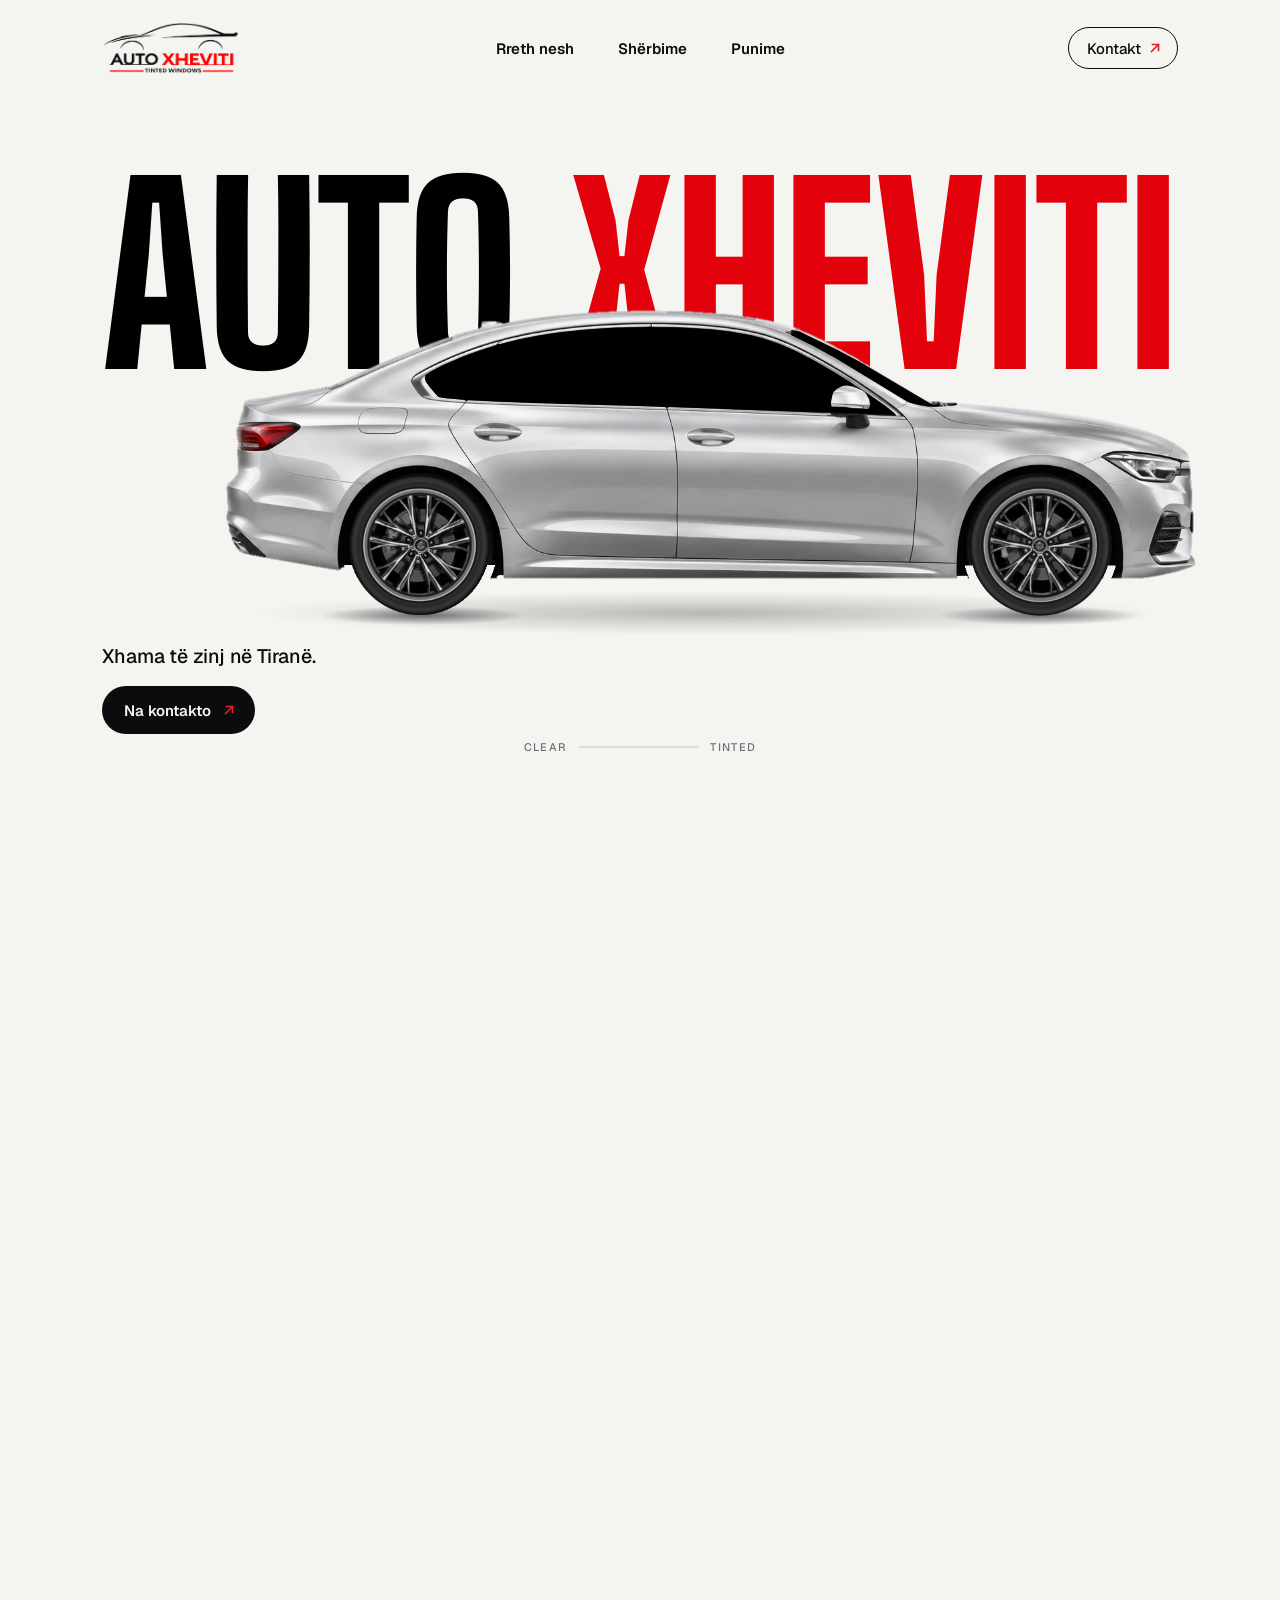
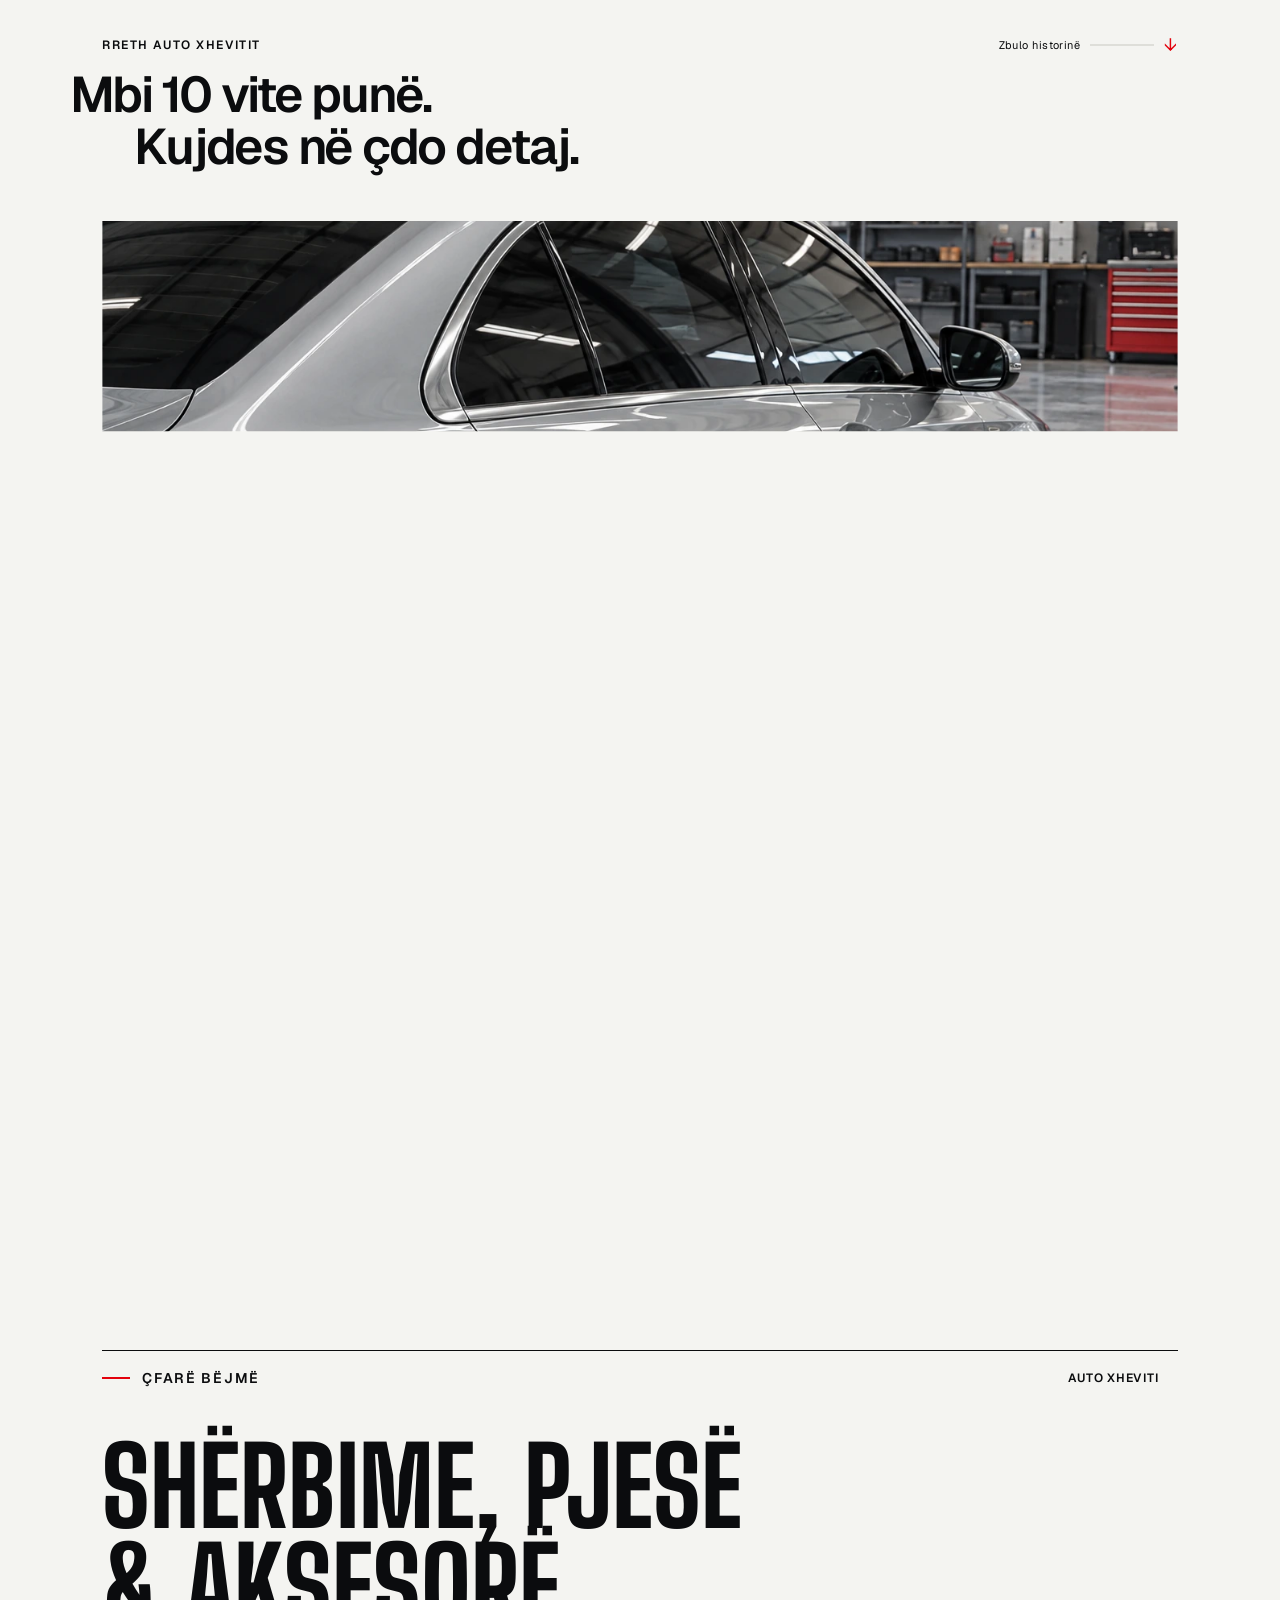
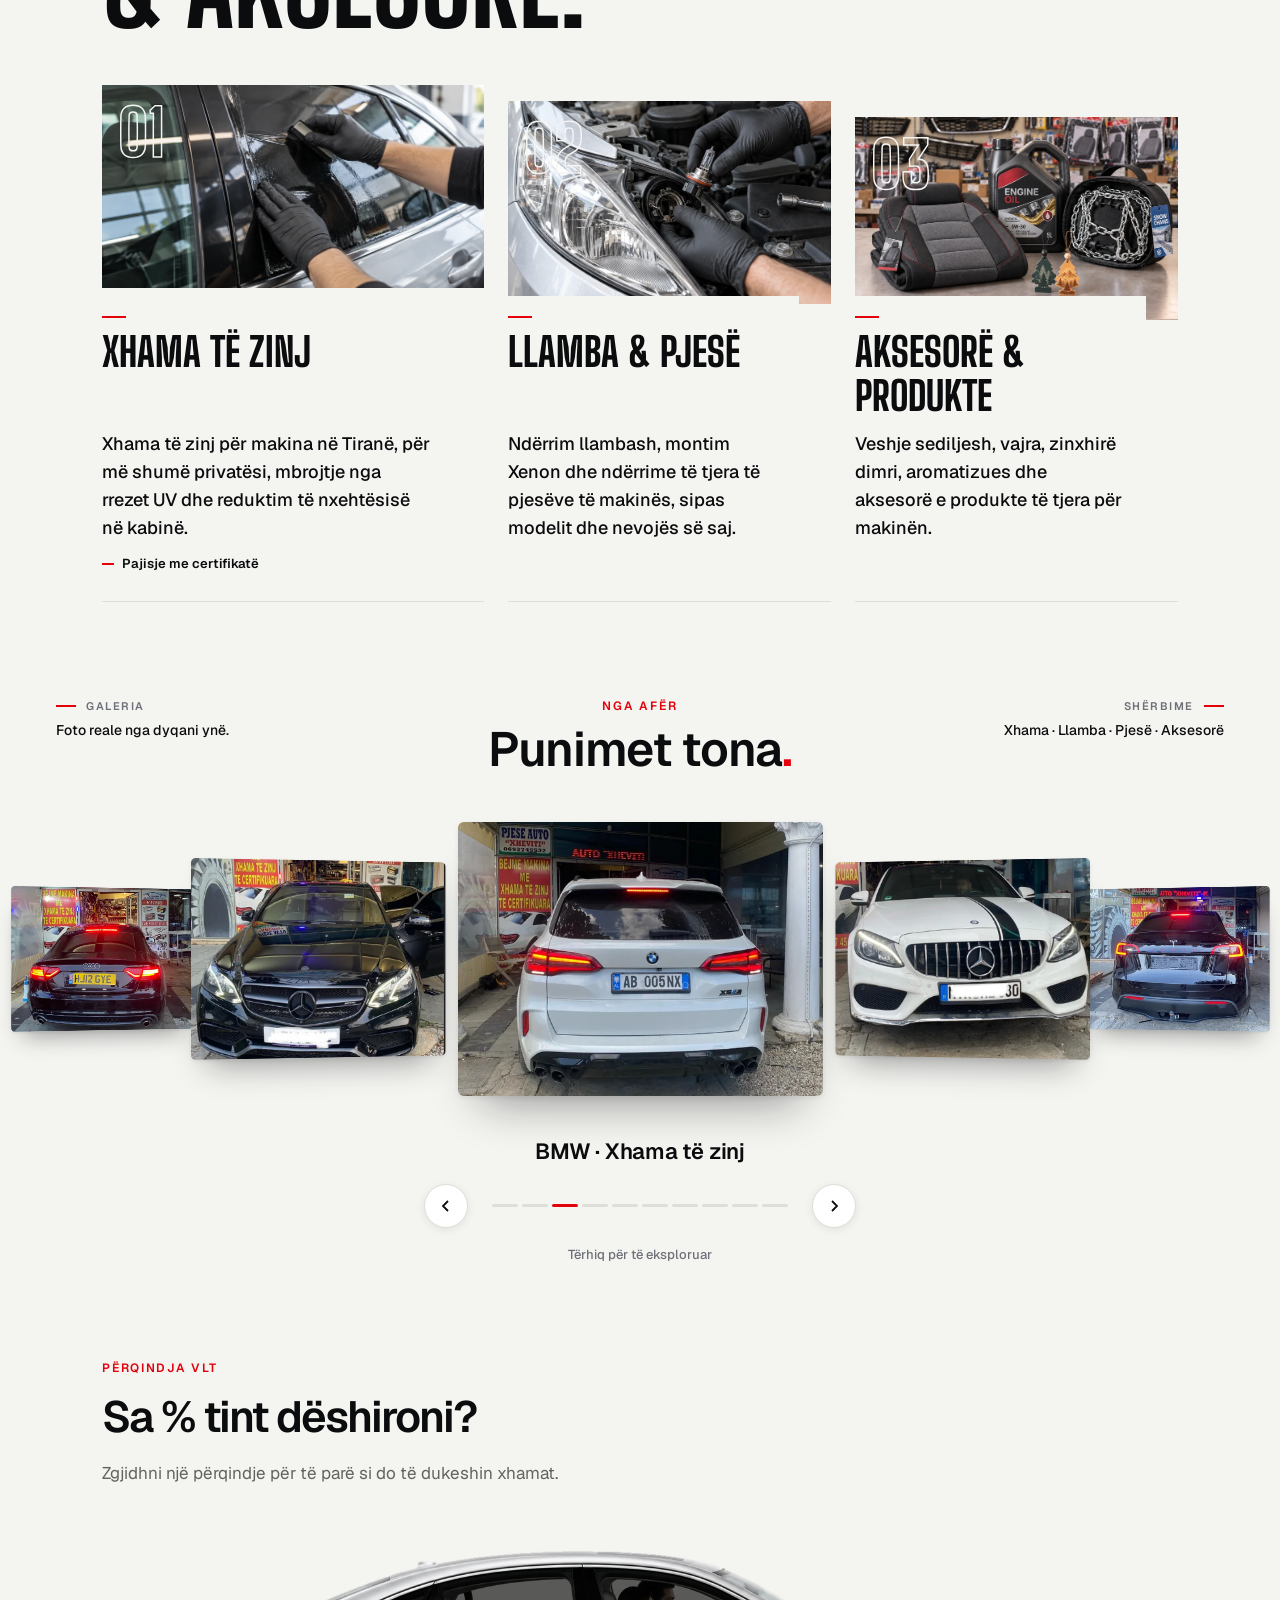
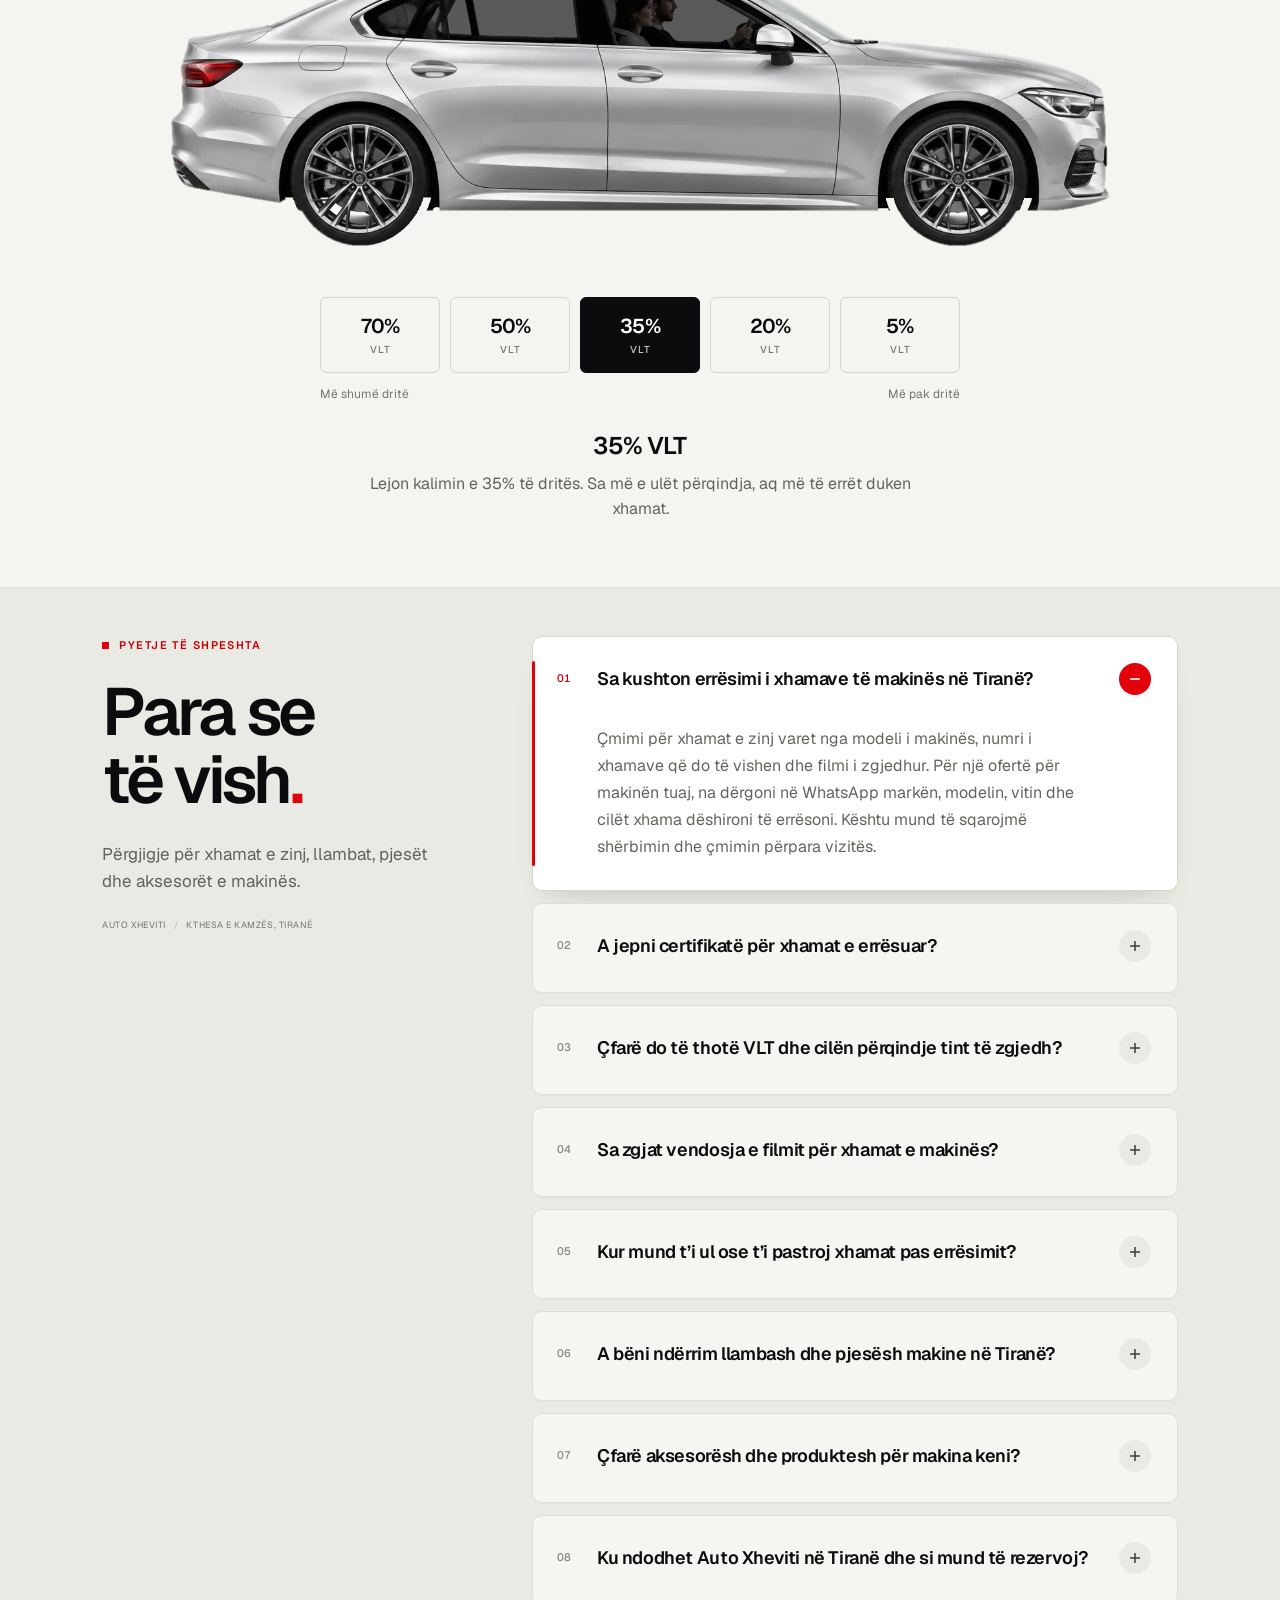
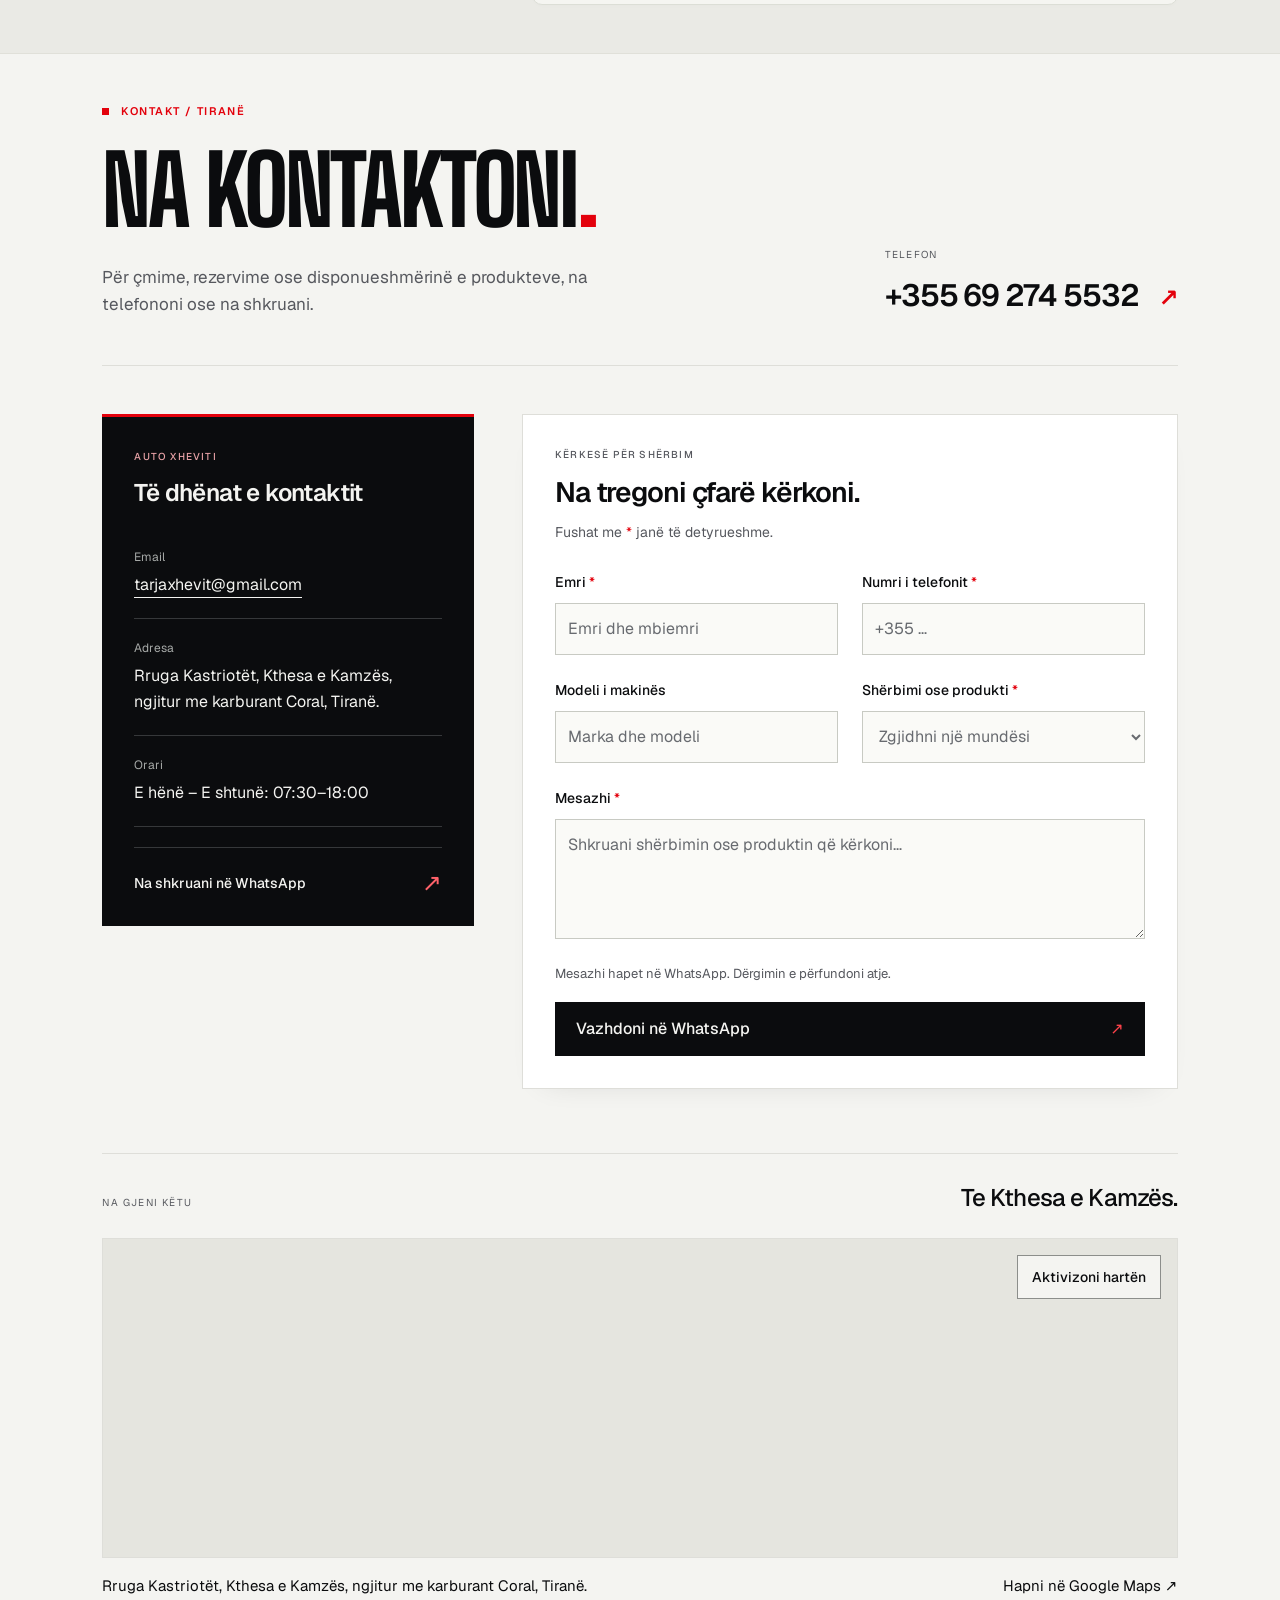
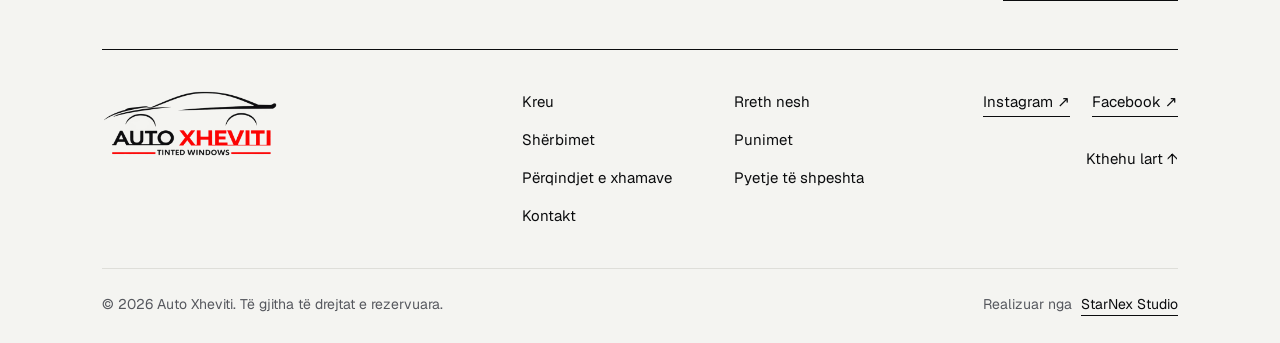
==== commit e50ec244: "Stabilize mobile hero loading and scroll animation Show the mobile composition immediately, keep scr" ====
--- a/index.html
+++ b/index.html
@@ -58,12 +58,11 @@
   </script>
   <meta name="robots" content="index, follow">
   <link rel="icon" href="images/logo.png" type="image/png">
-  <link rel="preload" as="image" href="hero-preview/assets/car-silver-occupants-seat-fixed.webp" fetchpriority="high">
-  <link rel="preconnect" href="https://fonts.googleapis.com">
-  <link rel="preconnect" href="https://fonts.gstatic.com" crossorigin>
-  <link rel="stylesheet" href="https://fonts.googleapis.com/css2?family=Big+Shoulders+Display:wght@800&display=swap">
-  <link rel="stylesheet" href="https://fonts.googleapis.com/css2?family=Geist:wght@400;500;600&display=swap">
-  <link rel="stylesheet" href="hero-preview/hero.css?v=23">
+  <link rel="preload" as="image" href="hero-preview/assets/car-silver-occupants-optimized.webp" fetchpriority="high">
+  <link rel="preload" as="font" type="font/woff2" href="hero-preview/assets/fonts/big-shoulders-display-latin-800.woff2" crossorigin>
+  <link rel="preload" as="font" type="font/woff2" href="hero-preview/assets/fonts/geist-latin-variable.woff2" crossorigin>
+  <link rel="stylesheet" href="hero-preview/fonts.css?v=1">
+  <link rel="stylesheet" href="hero-preview/hero.css?v=24">
   <link rel="stylesheet" href="hero-preview/mobile-nav.css?v=3">
   <link rel="stylesheet" href="hero-preview/services.css?v=15">
   <link rel="stylesheet" href="hero-preview/album.css?v=6">
@@ -72,7 +71,7 @@
   <link rel="stylesheet" href="hero-preview/faq.css?v=2">
   <link rel="stylesheet" href="hero-preview/contact.css?v=2">
   <link rel="stylesheet" href="hero-preview/contact-editorial.css?v=1">
-  <link rel="stylesheet" href="hero-preview/section-spacing.css?v=7">
+  <link rel="stylesheet" href="hero-preview/section-spacing.css?v=8">
   <script>document.documentElement.classList.add('hx-js')</script>
 </head>
 <body class="hx-body">
@@ -131,7 +130,7 @@
                 <span class="hx-shadow__contact hx-shadow__contact--front"></span>
               </div>
               <svg class="hx-car" id="hxCar" viewBox="0 0 1100 352.12" role="img" aria-label="Sedan argjendi me shofer dhe pasagjer; xhamat errësohen ndërsa lëvizni poshtë, pastaj makina del djathtas">
-                <image href="hero-preview/assets/car-silver-occupants-seat-fixed.webp" x="0" y="0" width="1100" height="352.12" preserveAspectRatio="none"/>
+                <image href="hero-preview/assets/car-silver-occupants-optimized.webp" x="0" y="0" width="1100" height="352.12" preserveAspectRatio="none"/>
                 <!-- Wheels: squares centred on the measured hub pivots. Disc + spokes rotate by travel / tyre radius
                      (79.001 units); the caliper between them stays fixed. Each rotating layer has two nested
                      rotation groups: .hx-spin-in (entrance) and .hx-spin-out (scroll exit). -->
@@ -191,7 +190,7 @@
               </header>
               <div class="hx-about__composition">
                 <figure class="hx-about__photo">
-                  <div class="hx-about__photo-clip"><div class="hx-about__photo-zoom"><img src="hero-preview/assets/about/workshop-illustration.png" width="1536" height="864" loading="eager" fetchpriority="low" decoding="async" alt="Ilustrim: makinë e argjendtë me xhama të zinj në një servis; nuk paraqet ambientin real të Auto Xhevitit"></div></div>
+                  <div class="hx-about__photo-clip"><div class="hx-about__photo-zoom"><img src="hero-preview/assets/about/workshop-illustration-optimized.webp" width="1536" height="864" loading="eager" fetchpriority="low" decoding="async" alt="Ilustrim: makinë e argjendtë me xhama të zinj në një servis; nuk paraqet ambientin real të Auto Xhevitit"></div></div>
                 </figure>
                 <div class="hx-about__metrics">
                   <div class="hx-about__metric"><div class="hx-about__metric-value" aria-label="10+"><span aria-hidden="true">10</span><span class="hx-about__metric-plus" aria-hidden="true">+</span></div><span class="hx-about__metric-label-mask"><span class="hx-about__metric-label">VITE EKSPERIENCË</span></span></div>
@@ -355,8 +354,8 @@
 <filter id="tintFilter20" filterUnits="userSpaceOnUse" x="300" y="28" width="710" height="138" color-interpolation-filters="sRGB"><feComponentTransfer><feFuncR type="table" tableValues="0.0000000 0.0001929 0.0003858 0.0005787 0.0007717 0.0009646 0.0011575 0.0013504 0.0015433 0.0017362 0.0019292 0.0021270 0.0023367 0.0025580 0.0027911 0.0030361 0.0032933 0.0035627 0.0038445 0.0041390 0.0044461 0.0047662 0.0050994 0.0054457 0.0058054 0.0061786 0.0065654 0.0069660 0.0073805 0.0078090 0.0082518 0.0087088 0.0091802 0.0096662 0.0101669 0.0106824 0.0112129 0.0117584 0.0123190 0.0128950 0.0134864 0.0140933 0.0147158 0.0153541 0.0160083 0.0166784 0.0173646 0.0180670 0.0187857 0.0195208 0.0202725 0.0210407 0.0218257 0.0226275 0.0234462 0.0242819 0.0251348 0.0260049 0.0268923 0.0277971 0.0287194 0.0296594 0.0306170 0.0315925 0.0325858 0.0335972 0.0346266 0.0356741 0.0367400 0.0378242 0.0389268 0.0400479 0.0411714 0.0422894 0.0434073 0.0445253 0.0456432 0.0467612 0.0478791 0.0489971 0.0501150 0.0512329 0.0523509 0.0534688 0.0545868 0.0557047 0.0568227 0.0579406 0.0590586 0.0601765 0.0612945 0.0624124 0.0635304 0.0646483 0.0657663 0.0668842 0.0680022 0.0691201 0.0702381 0.0713560 0.0724739 0.0735919 0.0747098 0.0758278 0.0769457 0.0780637 0.0791816 0.0802996 0.0814175 0.0825355 0.0836534 0.0847714 0.0858893 0.0870073 0.0881252 0.0892432 0.0903611 0.0914791 0.0925970 0.0937149 0.0948329 0.0959508 0.0970688 0.0981867 0.0993047 0.1004226 0.1015406 0.1026585 0.1037765 0.1048944 0.1060124 0.1071303 0.1082483 0.1093662 0.1104842 0.1116021 0.1127201 0.1138380 0.1149559 0.1160739 0.1171918 0.1183098 0.1194277 0.1205457 0.1216636 0.1227816 0.1238995 0.1250175 0.1261354 0.1272534 0.1283713 0.1294893 0.1306072 0.1317252 0.1328431 0.1339611 0.1350790 0.1361969 0.1373149 0.1384328 0.1395508 0.1406687 0.1417867 0.1429046 0.1440226 0.1451405 0.1462585 0.1473764 0.1484944 0.1496123 0.1507303 0.1518482 0.1529662 0.1540841 0.1552021 0.1563200 0.1574379 0.1585559 0.1596738 0.1607918 0.1619097 0.1630277 0.1641456 0.1652636 0.1663815 0.1674995 0.1686174 0.1697354 0.1708533 0.1719713 0.1730892 0.1742072 0.1753251 0.1764431 0.1775610 0.1786789 0.1797969 0.1809148 0.1820328 0.1831507 0.1842687 0.1853866 0.1865046 0.1876225 0.1887405 0.1898584 0.1909764 0.1920943 0.1932123 0.1943302 0.1954482 0.1965661 0.1976841 0.1988020 0.1999199 0.2010379 0.2021558 0.2032738 0.2043917 0.2055097 0.2066276 0.2077456 0.2088635 0.2099815 0.2110994 0.2122174 0.2133353 0.2144533 0.2155712 0.2166892 0.2178071 0.2189251 0.2200430 0.2211609 0.2222789 0.2233968 0.2245148 0.2256327 0.2267507 0.2278686 0.2289866 0.2301045 0.2312225 0.2323404 0.2334584 0.2345763 0.2356943 0.2368122 0.2379302 0.2390481 0.2401661 0.2412840 0.2424019 0.2435199 0.2446378 0.2457558"/><feFuncG type="table" tableValues="0.0000000 0.0001929 0.0003858 0.0005787 0.0007717 0.0009646 0.0011575 0.0013504 0.0015433 0.0017362 0.0019292 0.0021270 0.0023367 0.0025580 0.0027911 0.0030361 0.0032933 0.0035627 0.0038445 0.0041390 0.0044461 0.0047662 0.0050994 0.0054457 0.0058054 0.0061786 0.0065654 0.0069660 0.0073805 0.0078090 0.0082518 0.0087088 0.0091802 0.0096662 0.0101669 0.0106824 0.0112129 0.0117584 0.0123190 0.0128950 0.0134864 0.0140933 0.0147158 0.0153541 0.0160083 0.0166784 0.0173646 0.0180670 0.0187857 0.0195208 0.0202725 0.0210407 0.0218257 0.0226275 0.0234462 0.0242819 0.0251348 0.0260049 0.0268923 0.0277971 0.0287194 0.0296594 0.0306170 0.0315925 0.0325858 0.0335972 0.0346266 0.0356741 0.0367400 0.0378242 0.0389268 0.0400479 0.0411714 0.0422894 0.0434073 0.0445253 0.0456432 0.0467612 0.0478791 0.0489971 0.0501150 0.0512329 0.0523509 0.0534688 0.0545868 0.0557047 0.0568227 0.0579406 0.0590586 0.0601765 0.0612945 0.0624124 0.0635304 0.0646483 0.0657663 0.0668842 0.0680022 0.0691201 0.0702381 0.0713560 0.0724739 0.0735919 0.0747098 0.0758278 0.0769457 0.0780637 0.0791816 0.0802996 0.0814175 0.0825355 0.0836534 0.0847714 0.0858893 0.0870073 0.0881252 0.0892432 0.0903611 0.0914791 0.0925970 0.0937149 0.0948329 0.0959508 0.0970688 0.0981867 0.0993047 0.1004226 0.1015406 0.1026585 0.1037765 0.1048944 0.1060124 0.1071303 0.1082483 0.1093662 0.1104842 0.1116021 0.1127201 0.1138380 0.1149559 0.1160739 0.1171918 0.1183098 0.1194277 0.1205457 0.1216636 0.1227816 0.1238995 0.1250175 0.1261354 0.1272534 0.1283713 0.1294893 0.1306072 0.1317252 0.1328431 0.1339611 0.1350790 0.1361969 0.1373149 0.1384328 0.1395508 0.1406687 0.1417867 0.1429046 0.1440226 0.1451405 0.1462585 0.1473764 0.1484944 0.1496123 0.1507303 0.1518482 0.1529662 0.1540841 0.1552021 0.1563200 0.1574379 0.1585559 0.1596738 0.1607918 0.1619097 0.1630277 0.1641456 0.1652636 0.1663815 0.1674995 0.1686174 0.1697354 0.1708533 0.1719713 0.1730892 0.1742072 0.1753251 0.1764431 0.1775610 0.1786789 0.1797969 0.1809148 0.1820328 0.1831507 0.1842687 0.1853866 0.1865046 0.1876225 0.1887405 0.1898584 0.1909764 0.1920943 0.1932123 0.1943302 0.1954482 0.1965661 0.1976841 0.1988020 0.1999199 0.2010379 0.2021558 0.2032738 0.2043917 0.2055097 0.2066276 0.2077456 0.2088635 0.2099815 0.2110994 0.2122174 0.2133353 0.2144533 0.2155712 0.2166892 0.2178071 0.2189251 0.2200430 0.2211609 0.2222789 0.2233968 0.2245148 0.2256327 0.2267507 0.2278686 0.2289866 0.2301045 0.2312225 0.2323404 0.2334584 0.2345763 0.2356943 0.2368122 0.2379302 0.2390481 0.2401661 0.2412840 0.2424019 0.2435199 0.2446378 0.2457558"/><feFuncB type="table" tableValues="0.0000000 0.0001929 0.0003858 0.0005787 0.0007717 0.0009646 0.0011575 0.0013504 0.0015433 0.0017362 0.0019292 0.0021270 0.0023367 0.0025580 0.0027911 0.0030361 0.0032933 0.0035627 0.0038445 0.0041390 0.0044461 0.0047662 0.0050994 0.0054457 0.0058054 0.0061786 0.0065654 0.0069660 0.0073805 0.0078090 0.0082518 0.0087088 0.0091802 0.0096662 0.0101669 0.0106824 0.0112129 0.0117584 0.0123190 0.0128950 0.0134864 0.0140933 0.0147158 0.0153541 0.0160083 0.0166784 0.0173646 0.0180670 0.0187857 0.0195208 0.0202725 0.0210407 0.0218257 0.0226275 0.0234462 0.0242819 0.0251348 0.0260049 0.0268923 0.0277971 0.0287194 0.0296594 0.0306170 0.0315925 0.0325858 0.0335972 0.0346266 0.0356741 0.0367400 0.0378242 0.0389268 0.0400479 0.0411714 0.0422894 0.0434073 0.0445253 0.0456432 0.0467612 0.0478791 0.0489971 0.0501150 0.0512329 0.0523509 0.0534688 0.0545868 0.0557047 0.0568227 0.0579406 0.0590586 0.0601765 0.0612945 0.0624124 0.0635304 0.0646483 0.0657663 0.0668842 0.0680022 0.0691201 0.0702381 0.0713560 0.0724739 0.0735919 0.0747098 0.0758278 0.0769457 0.0780637 0.0791816 0.0802996 0.0814175 0.0825355 0.0836534 0.0847714 0.0858893 0.0870073 0.0881252 0.0892432 0.0903611 0.0914791 0.0925970 0.0937149 0.0948329 0.0959508 0.0970688 0.0981867 0.0993047 0.1004226 0.1015406 0.1026585 0.1037765 0.1048944 0.1060124 0.1071303 0.1082483 0.1093662 0.1104842 0.1116021 0.1127201 0.1138380 0.1149559 0.1160739 0.1171918 0.1183098 0.1194277 0.1205457 0.1216636 0.1227816 0.1238995 0.1250175 0.1261354 0.1272534 0.1283713 0.1294893 0.1306072 0.1317252 0.1328431 0.1339611 0.1350790 0.1361969 0.1373149 0.1384328 0.1395508 0.1406687 0.1417867 0.1429046 0.1440226 0.1451405 0.1462585 0.1473764 0.1484944 0.1496123 0.1507303 0.1518482 0.1529662 0.1540841 0.1552021 0.1563200 0.1574379 0.1585559 0.1596738 0.1607918 0.1619097 0.1630277 0.1641456 0.1652636 0.1663815 0.1674995 0.1686174 0.1697354 0.1708533 0.1719713 0.1730892 0.1742072 0.1753251 0.1764431 0.1775610 0.1786789 0.1797969 0.1809148 0.1820328 0.1831507 0.1842687 0.1853866 0.1865046 0.1876225 0.1887405 0.1898584 0.1909764 0.1920943 0.1932123 0.1943302 0.1954482 0.1965661 0.1976841 0.1988020 0.1999199 0.2010379 0.2021558 0.2032738 0.2043917 0.2055097 0.2066276 0.2077456 0.2088635 0.2099815 0.2110994 0.2122174 0.2133353 0.2144533 0.2155712 0.2166892 0.2178071 0.2189251 0.2200430 0.2211609 0.2222789 0.2233968 0.2245148 0.2256327 0.2267507 0.2278686 0.2289866 0.2301045 0.2312225 0.2323404 0.2334584 0.2345763 0.2356943 0.2368122 0.2379302 0.2390481 0.2401661 0.2412840 0.2424019 0.2435199 0.2446378 0.2457558"/></feComponentTransfer></filter>
 <filter id="tintFilter5" filterUnits="userSpaceOnUse" x="300" y="28" width="710" height="138" color-interpolation-filters="sRGB"><feComponentTransfer><feFuncR type="table" tableValues="0.0000000 0.0000241 0.0000482 0.0000723 0.0000965 0.0001206 0.0001447 0.0001688 0.0001929 0.0002170 0.0002411 0.0002659 0.0002921 0.0003198 0.0003489 0.0003795 0.0004117 0.0004453 0.0004806 0.0005174 0.0005558 0.0005958 0.0006374 0.0006807 0.0007257 0.0007723 0.0008207 0.0008708 0.0009226 0.0009761 0.0010315 0.0010886 0.0011475 0.0012083 0.0012709 0.0013353 0.0014016 0.0014698 0.0015399 0.0016119 0.0016858 0.0017617 0.0018395 0.0019193 0.0020010 0.0020848 0.0021706 0.0022584 0.0023482 0.0024401 0.0025341 0.0026301 0.0027282 0.0028284 0.0029308 0.0030352 0.0031418 0.0032506 0.0033615 0.0034746 0.0035899 0.0037074 0.0038271 0.0039491 0.0040732 0.0041996 0.0043283 0.0044593 0.0045925 0.0047280 0.0048658 0.0050060 0.0051485 0.0052933 0.0054404 0.0055899 0.0057418 0.0058961 0.0060527 0.0062118 0.0063733 0.0065372 0.0067035 0.0068722 0.0070435 0.0072171 0.0073933 0.0075719 0.0077531 0.0079367 0.0081228 0.0083115 0.0085027 0.0086965 0.0088928 0.0090916 0.0092930 0.0094970 0.0097036 0.0099128 0.0101246 0.0103390 0.0105561 0.0107757 0.0109980 0.0112230 0.0114506 0.0116809 0.0119139 0.0121496 0.0123880 0.0126290 0.0128728 0.0131193 0.0133686 0.0136206 0.0138753 0.0141328 0.0143930 0.0146561 0.0149219 0.0151905 0.0154619 0.0157361 0.0160131 0.0162930 0.0165757 0.0168612 0.0171496 0.0174408 0.0177349 0.0180319 0.0183317 0.0186345 0.0189401 0.0192486 0.0195601 0.0198744 0.0201917 0.0205120 0.0208352 0.0211613 0.0214904 0.0218224 0.0221575 0.0224955 0.0228365 0.0231804 0.0235274 0.0238775 0.0242305 0.0245865 0.0249456 0.0253077 0.0256729 0.0260411 0.0264124 0.0267868 0.0271642 0.0275448 0.0279284 0.0283151 0.0287049 0.0290979 0.0294939 0.0298931 0.0302954 0.0307009 0.0311095 0.0315212 0.0319361 0.0323542 0.0327755 0.0331999 0.0336276 0.0340584 0.0344924 0.0349297 0.0353701 0.0358138 0.0362607 0.0367109 0.0371643 0.0376209 0.0380808 0.0385439 0.0390104 0.0394801 0.0399531 0.0404293 0.0408997 0.0413697 0.0418398 0.0423098 0.0427799 0.0432499 0.0437199 0.0441900 0.0446600 0.0451301 0.0456001 0.0460701 0.0465402 0.0470102 0.0474802 0.0479503 0.0484203 0.0488904 0.0493604 0.0498304 0.0503005 0.0507705 0.0512406 0.0517106 0.0521806 0.0526507 0.0531207 0.0535908 0.0540608 0.0545308 0.0550009 0.0554709 0.0559409 0.0564110 0.0568810 0.0573511 0.0578211 0.0582911 0.0587612 0.0592312 0.0597013 0.0601713 0.0606413 0.0611114 0.0615814 0.0620515 0.0625215 0.0629915 0.0634616 0.0639316 0.0644016 0.0648717 0.0653417 0.0658118 0.0662818 0.0667518 0.0672219 0.0676919 0.0681620 0.0686320 0.0691020 0.0695721 0.0700421 0.0705122 0.0709822 0.0714522"/><feFuncG type="table" tableValues="0.0000000 0.0000241 0.0000482 0.0000723 0.0000965 0.0001206 0.0001447 0.0001688 0.0001929 0.0002170 0.0002411 0.0002659 0.0002921 0.0003198 0.0003489 0.0003795 0.0004117 0.0004453 0.0004806 0.0005174 0.0005558 0.0005958 0.0006374 0.0006807 0.0007257 0.0007723 0.0008207 0.0008708 0.0009226 0.0009761 0.0010315 0.0010886 0.0011475 0.0012083 0.0012709 0.0013353 0.0014016 0.0014698 0.0015399 0.0016119 0.0016858 0.0017617 0.0018395 0.0019193 0.0020010 0.0020848 0.0021706 0.0022584 0.0023482 0.0024401 0.0025341 0.0026301 0.0027282 0.0028284 0.0029308 0.0030352 0.0031418 0.0032506 0.0033615 0.0034746 0.0035899 0.0037074 0.0038271 0.0039491 0.0040732 0.0041996 0.0043283 0.0044593 0.0045925 0.0047280 0.0048658 0.0050060 0.0051485 0.0052933 0.0054404 0.0055899 0.0057418 0.0058961 0.0060527 0.0062118 0.0063733 0.0065372 0.0067035 0.0068722 0.0070435 0.0072171 0.0073933 0.0075719 0.0077531 0.0079367 0.0081228 0.0083115 0.0085027 0.0086965 0.0088928 0.0090916 0.0092930 0.0094970 0.0097036 0.0099128 0.0101246 0.0103390 0.0105561 0.0107757 0.0109980 0.0112230 0.0114506 0.0116809 0.0119139 0.0121496 0.0123880 0.0126290 0.0128728 0.0131193 0.0133686 0.0136206 0.0138753 0.0141328 0.0143930 0.0146561 0.0149219 0.0151905 0.0154619 0.0157361 0.0160131 0.0162930 0.0165757 0.0168612 0.0171496 0.0174408 0.0177349 0.0180319 0.0183317 0.0186345 0.0189401 0.0192486 0.0195601 0.0198744 0.0201917 0.0205120 0.0208352 0.0211613 0.0214904 0.0218224 0.0221575 0.0224955 0.0228365 0.0231804 0.0235274 0.0238775 0.0242305 0.0245865 0.0249456 0.0253077 0.0256729 0.0260411 0.0264124 0.0267868 0.0271642 0.0275448 0.0279284 0.0283151 0.0287049 0.0290979 0.0294939 0.0298931 0.0302954 0.0307009 0.0311095 0.0315212 0.0319361 0.0323542 0.0327755 0.0331999 0.0336276 0.0340584 0.0344924 0.0349297 0.0353701 0.0358138 0.0362607 0.0367109 0.0371643 0.0376209 0.0380808 0.0385439 0.0390104 0.0394801 0.0399531 0.0404293 0.0408997 0.0413697 0.0418398 0.0423098 0.0427799 0.0432499 0.0437199 0.0441900 0.0446600 0.0451301 0.0456001 0.0460701 0.0465402 0.0470102 0.0474802 0.0479503 0.0484203 0.0488904 0.0493604 0.0498304 0.0503005 0.0507705 0.0512406 0.0517106 0.0521806 0.0526507 0.0531207 0.0535908 0.0540608 0.0545308 0.0550009 0.0554709 0.0559409 0.0564110 0.0568810 0.0573511 0.0578211 0.0582911 0.0587612 0.0592312 0.0597013 0.0601713 0.0606413 0.0611114 0.0615814 0.0620515 0.0625215 0.0629915 0.0634616 0.0639316 0.0644016 0.0648717 0.0653417 0.0658118 0.0662818 0.0667518 0.0672219 0.0676919 0.0681620 0.0686320 0.0691020 0.0695721 0.0700421 0.0705122 0.0709822 0.0714522"/><feFuncB type="table" tableValues="0.0000000 0.0000241 0.0000482 0.0000723 0.0000965 0.0001206 0.0001447 0.0001688 0.0001929 0.0002170 0.0002411 0.0002659 0.0002921 0.0003198 0.0003489 0.0003795 0.0004117 0.0004453 0.0004806 0.0005174 0.0005558 0.0005958 0.0006374 0.0006807 0.0007257 0.0007723 0.0008207 0.0008708 0.0009226 0.0009761 0.0010315 0.0010886 0.0011475 0.0012083 0.0012709 0.0013353 0.0014016 0.0014698 0.0015399 0.0016119 0.0016858 0.0017617 0.0018395 0.0019193 0.0020010 0.0020848 0.0021706 0.0022584 0.0023482 0.0024401 0.0025341 0.0026301 0.0027282 0.0028284 0.0029308 0.0030352 0.0031418 0.0032506 0.0033615 0.0034746 0.0035899 0.0037074 0.0038271 0.0039491 0.0040732 0.0041996 0.0043283 0.0044593 0.0045925 0.0047280 0.0048658 0.0050060 0.0051485 0.0052933 0.0054404 0.0055899 0.0057418 0.0058961 0.0060527 0.0062118 0.0063733 0.0065372 0.0067035 0.0068722 0.0070435 0.0072171 0.0073933 0.0075719 0.0077531 0.0079367 0.0081228 0.0083115 0.0085027 0.0086965 0.0088928 0.0090916 0.0092930 0.0094970 0.0097036 0.0099128 0.0101246 0.0103390 0.0105561 0.0107757 0.0109980 0.0112230 0.0114506 0.0116809 0.0119139 0.0121496 0.0123880 0.0126290 0.0128728 0.0131193 0.0133686 0.0136206 0.0138753 0.0141328 0.0143930 0.0146561 0.0149219 0.0151905 0.0154619 0.0157361 0.0160131 0.0162930 0.0165757 0.0168612 0.0171496 0.0174408 0.0177349 0.0180319 0.0183317 0.0186345 0.0189401 0.0192486 0.0195601 0.0198744 0.0201917 0.0205120 0.0208352 0.0211613 0.0214904 0.0218224 0.0221575 0.0224955 0.0228365 0.0231804 0.0235274 0.0238775 0.0242305 0.0245865 0.0249456 0.0253077 0.0256729 0.0260411 0.0264124 0.0267868 0.0271642 0.0275448 0.0279284 0.0283151 0.0287049 0.0290979 0.0294939 0.0298931 0.0302954 0.0307009 0.0311095 0.0315212 0.0319361 0.0323542 0.0327755 0.0331999 0.0336276 0.0340584 0.0344924 0.0349297 0.0353701 0.0358138 0.0362607 0.0367109 0.0371643 0.0376209 0.0380808 0.0385439 0.0390104 0.0394801 0.0399531 0.0404293 0.0408997 0.0413697 0.0418398 0.0423098 0.0427799 0.0432499 0.0437199 0.0441900 0.0446600 0.0451301 0.0456001 0.0460701 0.0465402 0.0470102 0.0474802 0.0479503 0.0484203 0.0488904 0.0493604 0.0498304 0.0503005 0.0507705 0.0512406 0.0517106 0.0521806 0.0526507 0.0531207 0.0535908 0.0540608 0.0545308 0.0550009 0.0554709 0.0559409 0.0564110 0.0568810 0.0573511 0.0578211 0.0582911 0.0587612 0.0592312 0.0597013 0.0601713 0.0606413 0.0611114 0.0615814 0.0620515 0.0625215 0.0629915 0.0634616 0.0639316 0.0644016 0.0648717 0.0653417 0.0658118 0.0662818 0.0667518 0.0672219 0.0676919 0.0681620 0.0686320 0.0691020 0.0695721 0.0700421 0.0705122 0.0709822 0.0714522"/></feComponentTransfer></filter>
 <filter id="tintFilterLive" filterUnits="userSpaceOnUse" x="300" y="28" width="710" height="138" color-interpolation-filters="sRGB"><feComponentTransfer><feFuncR type="table" tableValues="0.0000000 0.0004466 0.0008932 0.0013398 0.0017864 0.0022330 0.0026796 0.0031262 0.0035728 0.0040195 0.0044661 0.0049241 0.0054096 0.0059219 0.0064615 0.0070288 0.0076240 0.0082477 0.0089002 0.0095818 0.0102930 0.0110340 0.0118052 0.0126070 0.0134397 0.0143037 0.0151992 0.0161266 0.0170861 0.0180782 0.0191031 0.0201611 0.0212525 0.0223776 0.0235368 0.0247302 0.0259582 0.0272210 0.0285190 0.0298524 0.0312214 0.0326264 0.0340676 0.0355453 0.0370596 0.0386110 0.0401996 0.0417894 0.0433755 0.0449616 0.0465476 0.0481337 0.0497197 0.0513058 0.0528919 0.0544779 0.0560640 0.0576500 0.0592361 0.0608222 0.0624082 0.0639943 0.0655804 0.0671664 0.0687525 0.0703385 0.0719246 0.0735107 0.0750967 0.0766828 0.0782689 0.0798549 0.0814410 0.0830270 0.0846131 0.0861992 0.0877852 0.0893713 0.0909573 0.0925434 0.0941295 0.0957155 0.0973016 0.0988877 0.1004737 0.1020598 0.1036458 0.1052319 0.1068180 0.1084040 0.1099901 0.1115762 0.1131622 0.1147483 0.1163343 0.1179204 0.1195065 0.1210925 0.1226786 0.1242646 0.1258507 0.1274368 0.1290228 0.1306089 0.1321950 0.1337810 0.1353671 0.1369531 0.1385392 0.1401253 0.1417113 0.1432974 0.1448835 0.1464695 0.1480556 0.1496416 0.1512277 0.1528138 0.1543998 0.1559859 0.1575719 0.1591580 0.1607441 0.1623301 0.1639162 0.1655023 0.1670883 0.1686744 0.1702604 0.1718465 0.1734326 0.1750186 0.1766047 0.1781908 0.1797768 0.1813629 0.1829489 0.1845350 0.1861211 0.1877071 0.1892932 0.1908792 0.1924653 0.1940514 0.1956374 0.1972235 0.1988096 0.2003956 0.2019817 0.2035677 0.2051538 0.2067399 0.2083259 0.2099120 0.2114981 0.2130841 0.2146702 0.2162562 0.2178423 0.2194284 0.2210144 0.2226005 0.2241865 0.2257726 0.2273587 0.2289447 0.2305308 0.2321169 0.2337029 0.2352890 0.2368750 0.2384611 0.2400472 0.2416332 0.2432193 0.2448054 0.2463914 0.2479775 0.2495635 0.2511496 0.2527357 0.2543217 0.2559078 0.2574938 0.2590799 0.2606660 0.2622520 0.2638381 0.2654242 0.2670102 0.2685963 0.2701823 0.2717684 0.2733545 0.2749405 0.2765266 0.2781127 0.2796987 0.2812848 0.2828708 0.2844569 0.2860430 0.2876290 0.2892151 0.2908011 0.2923872 0.2939733 0.2955593 0.2971454 0.2987315 0.3003175 0.3019036 0.3034896 0.3050757 0.3066618 0.3082478 0.3098339 0.3114200 0.3130060 0.3145921 0.3161781 0.3177642 0.3193503 0.3209363 0.3225224 0.3241084 0.3256945 0.3272806 0.3288666 0.3304527 0.3320388 0.3336248 0.3352109 0.3367969 0.3383830 0.3399691 0.3415551 0.3431412 0.3447273 0.3463133 0.3478994 0.3494854 0.3510715 0.3526576 0.3542436 0.3558297 0.3574157 0.3590018 0.3605879 0.3621739 0.3637600 0.3653461 0.3669321 0.3685182 0.3701042 0.3716903"/><feFuncG type="table" tableValues="0.0000000 0.0004466 0.0008932 0.0013398 0.0017864 0.0022330 0.0026796 0.0031262 0.0035728 0.0040195 0.0044661 0.0049241 0.0054096 0.0059219 0.0064615 0.0070288 0.0076240 0.0082477 0.0089002 0.0095818 0.0102930 0.0110340 0.0118052 0.0126070 0.0134397 0.0143037 0.0151992 0.0161266 0.0170861 0.0180782 0.0191031 0.0201611 0.0212525 0.0223776 0.0235368 0.0247302 0.0259582 0.0272210 0.0285190 0.0298524 0.0312214 0.0326264 0.0340676 0.0355453 0.0370596 0.0386110 0.0401996 0.0417894 0.0433755 0.0449616 0.0465476 0.0481337 0.0497197 0.0513058 0.0528919 0.0544779 0.0560640 0.0576500 0.0592361 0.0608222 0.0624082 0.0639943 0.0655804 0.0671664 0.0687525 0.0703385 0.0719246 0.0735107 0.0750967 0.0766828 0.0782689 0.0798549 0.0814410 0.0830270 0.0846131 0.0861992 0.0877852 0.0893713 0.0909573 0.0925434 0.0941295 0.0957155 0.0973016 0.0988877 0.1004737 0.1020598 0.1036458 0.1052319 0.1068180 0.1084040 0.1099901 0.1115762 0.1131622 0.1147483 0.1163343 0.1179204 0.1195065 0.1210925 0.1226786 0.1242646 0.1258507 0.1274368 0.1290228 0.1306089 0.1321950 0.1337810 0.1353671 0.1369531 0.1385392 0.1401253 0.1417113 0.1432974 0.1448835 0.1464695 0.1480556 0.1496416 0.1512277 0.1528138 0.1543998 0.1559859 0.1575719 0.1591580 0.1607441 0.1623301 0.1639162 0.1655023 0.1670883 0.1686744 0.1702604 0.1718465 0.1734326 0.1750186 0.1766047 0.1781908 0.1797768 0.1813629 0.1829489 0.1845350 0.1861211 0.1877071 0.1892932 0.1908792 0.1924653 0.1940514 0.1956374 0.1972235 0.1988096 0.2003956 0.2019817 0.2035677 0.2051538 0.2067399 0.2083259 0.2099120 0.2114981 0.2130841 0.2146702 0.2162562 0.2178423 0.2194284 0.2210144 0.2226005 0.2241865 0.2257726 0.2273587 0.2289447 0.2305308 0.2321169 0.2337029 0.2352890 0.2368750 0.2384611 0.2400472 0.2416332 0.2432193 0.2448054 0.2463914 0.2479775 0.2495635 0.2511496 0.2527357 0.2543217 0.2559078 0.2574938 0.2590799 0.2606660 0.2622520 0.2638381 0.2654242 0.2670102 0.2685963 0.2701823 0.2717684 0.2733545 0.2749405 0.2765266 0.2781127 0.2796987 0.2812848 0.2828708 0.2844569 0.2860430 0.2876290 0.2892151 0.2908011 0.2923872 0.2939733 0.2955593 0.2971454 0.2987315 0.3003175 0.3019036 0.3034896 0.3050757 0.3066618 0.3082478 0.3098339 0.3114200 0.3130060 0.3145921 0.3161781 0.3177642 0.3193503 0.3209363 0.3225224 0.3241084 0.3256945 0.3272806 0.3288666 0.3304527 0.3320388 0.3336248 0.3352109 0.3367969 0.3383830 0.3399691 0.3415551 0.3431412 0.3447273 0.3463133 0.3478994 0.3494854 0.3510715 0.3526576 0.3542436 0.3558297 0.3574157 0.3590018 0.3605879 0.3621739 0.3637600 0.3653461 0.3669321 0.3685182 0.3701042 0.3716903"/><feFuncB type="table" tableValues="0.0000000 0.0004466 0.0008932 0.0013398 0.0017864 0.0022330 0.0026796 0.0031262 0.0035728 0.0040195 0.0044661 0.0049241 0.0054096 0.0059219 0.0064615 0.0070288 0.0076240 0.0082477 0.0089002 0.0095818 0.0102930 0.0110340 0.0118052 0.0126070 0.0134397 0.0143037 0.0151992 0.0161266 0.0170861 0.0180782 0.0191031 0.0201611 0.0212525 0.0223776 0.0235368 0.0247302 0.0259582 0.0272210 0.0285190 0.0298524 0.0312214 0.0326264 0.0340676 0.0355453 0.0370596 0.0386110 0.0401996 0.0417894 0.0433755 0.0449616 0.0465476 0.0481337 0.0497197 0.0513058 0.0528919 0.0544779 0.0560640 0.0576500 0.0592361 0.0608222 0.0624082 0.0639943 0.0655804 0.0671664 0.0687525 0.0703385 0.0719246 0.0735107 0.0750967 0.0766828 0.0782689 0.0798549 0.0814410 0.0830270 0.0846131 0.0861992 0.0877852 0.0893713 0.0909573 0.0925434 0.0941295 0.0957155 0.0973016 0.0988877 0.1004737 0.1020598 0.1036458 0.1052319 0.1068180 0.1084040 0.1099901 0.1115762 0.1131622 0.1147483 0.1163343 0.1179204 0.1195065 0.1210925 0.1226786 0.1242646 0.1258507 0.1274368 0.1290228 0.1306089 0.1321950 0.1337810 0.1353671 0.1369531 0.1385392 0.1401253 0.1417113 0.1432974 0.1448835 0.1464695 0.1480556 0.1496416 0.1512277 0.1528138 0.1543998 0.1559859 0.1575719 0.1591580 0.1607441 0.1623301 0.1639162 0.1655023 0.1670883 0.1686744 0.1702604 0.1718465 0.1734326 0.1750186 0.1766047 0.1781908 0.1797768 0.1813629 0.1829489 0.1845350 0.1861211 0.1877071 0.1892932 0.1908792 0.1924653 0.1940514 0.1956374 0.1972235 0.1988096 0.2003956 0.2019817 0.2035677 0.2051538 0.2067399 0.2083259 0.2099120 0.2114981 0.2130841 0.2146702 0.2162562 0.2178423 0.2194284 0.2210144 0.2226005 0.2241865 0.2257726 0.2273587 0.2289447 0.2305308 0.2321169 0.2337029 0.2352890 0.2368750 0.2384611 0.2400472 0.2416332 0.2432193 0.2448054 0.2463914 0.2479775 0.2495635 0.2511496 0.2527357 0.2543217 0.2559078 0.2574938 0.2590799 0.2606660 0.2622520 0.2638381 0.2654242 0.2670102 0.2685963 0.2701823 0.2717684 0.2733545 0.2749405 0.2765266 0.2781127 0.2796987 0.2812848 0.2828708 0.2844569 0.2860430 0.2876290 0.2892151 0.2908011 0.2923872 0.2939733 0.2955593 0.2971454 0.2987315 0.3003175 0.3019036 0.3034896 0.3050757 0.3066618 0.3082478 0.3098339 0.3114200 0.3130060 0.3145921 0.3161781 0.3177642 0.3193503 0.3209363 0.3225224 0.3241084 0.3256945 0.3272806 0.3288666 0.3304527 0.3320388 0.3336248 0.3352109 0.3367969 0.3383830 0.3399691 0.3415551 0.3431412 0.3447273 0.3463133 0.3478994 0.3494854 0.3510715 0.3526576 0.3542436 0.3558297 0.3574157 0.3590018 0.3605879 0.3621739 0.3637600 0.3653461 0.3669321 0.3685182 0.3701042 0.3716903"/></feComponentTransfer></filter></defs>
-            <image class="hx-tint__base" href="hero-preview/assets/car-silver-occupants-seat-fixed.webp" x="0" y="0" width="1462" height="468"/>
-            <g clip-path="url(#selectorGlassClip)"><image class="hx-tint__glass-image" href="hero-preview/assets/car-silver-occupants-seat-fixed.webp" x="0" y="0" width="1462" height="468"/></g>
+            <image class="hx-tint__base" href="hero-preview/assets/car-silver-occupants-optimized.webp" x="0" y="0" width="1462" height="468"/>
+            <g clip-path="url(#selectorGlassClip)"><image class="hx-tint__glass-image" href="hero-preview/assets/car-silver-occupants-optimized.webp" x="0" y="0" width="1462" height="468"/></g>
           </svg>
         </div></div>
         <fieldset class="hx-tint__controls"><legend class="hx-tint__sr">Niveli i tejçimit të dritës — VLT</legend><div class="hx-tint__options">
@@ -469,11 +468,11 @@
 
   <div class="hx-debug" id="hxDebug" hidden></div>
 
-  <script src="hero-preview/hero.js?v=32"></script>
+  <script src="hero-preview/hero.js?v=33"></script>
   <script src="hero-preview/mobile-nav.js?v=1"></script>
   <script src="hero-preview/album.js?v=7"></script>
-  <script src="hero-preview/about.js?v=3"></script>
-  <script src="hero-preview/tint-selector.js?v=8"></script>
+  <script src="hero-preview/about.js?v=4"></script>
+  <script src="hero-preview/tint-selector.js?v=9"></script>
   <script src="hero-preview/faq.js?v=1"></script>
   <script src="hero-preview/contact.js?v=1"></script>
 </body>
--- a/hero-preview/fonts.css
+++ b/hero-preview/fonts.css
@@ -0,0 +1,15 @@
+/* Locally served Latin fonts include Albanian ë/ç. Licenses are in assets/fonts/. */
+@font-face {
+  font-family: "Big Shoulders Display";
+  font-style: normal;
+  font-weight: 800;
+  font-display: swap;
+  src: url("assets/fonts/big-shoulders-display-latin-800.woff2") format("woff2");
+}
+@font-face {
+  font-family: "Geist";
+  font-style: normal;
+  font-weight: 400 600;
+  font-display: swap;
+  src: url("assets/fonts/geist-latin-variable.woff2") format("woff2");
+}
--- a/hero-preview/hero.css
+++ b/hero-preview/hero.css
@@ -1,6 +1,4 @@
-/* Auto Xheviti — isolated hero preview.
-   Every selector is prefixed .hx- and this file is only loaded by hero-preview/index.html,
-   so nothing here can reach the live site's style.css. */
+/* Auto Xheviti — shared production and review hero styles. */
 
 :root {
   --hx-paper: #F4F4F1;
@@ -28,7 +26,7 @@
     --hx-h: 740;
     --hx-nav-h: 72px;
     --hx-pad: 20px;
-    --u: min(calc(var(--hx-viewport-width, 100vw) / 390), calc(100svh / 740));
+    --u: min(calc(var(--hx-viewport-width, 100vw) / 390), calc(var(--hx-mobile-height, 100svh) / 740));
   }
 }
 
@@ -235,7 +233,7 @@
     left: calc(var(--u) * 10);
     translate: none;
     top: calc(var(--u) * 150);
-    font-size: var(--hx-head-size, calc(var(--u) * 138));
+    font-size: calc(var(--u) * 148);
     white-space: normal;
   }
   .hx-headline__line { display: block; }
@@ -244,7 +242,13 @@
   .hx-copy { left: calc(var(--u) * 20); top: calc(var(--u) * 488); gap: 14px; }
   .hx-copy__tagline { font-size: max(17px, calc(var(--u) * 20)); }
   .hx-indicator { top: max(calc(var(--u) * 620), calc(var(--u) * 488 + 110px)); }
-}
+  .hx-js .hx-headline, .hx-js .hx-vehicle, .hx-js .hx-copy, .hx-js .hx-indicator { visibility: visible; }
+  .hx-car-loading .hx-vehicle { visibility: hidden; }
+  .hx-vehicle, .hx-vehicle__drive { backface-visibility: hidden; }
+}
+
+html:not(.hx-js) .hx-pin { height: auto; }
+html:not(.hx-js) .hx-sticky { position: relative; }
 
 .hx-after {
   margin: 0;
--- a/hero-preview/section-spacing.css
+++ b/hero-preview/section-spacing.css
@@ -37,8 +37,8 @@
 /* Fit the desktop hero to its composition instead of leaving empty viewport
    space underneath it on taller screens. Keep the full car departure range. */
 @media (min-width: 768px) {
-  .hx-transition-live .hx-sticky { height: min(100svh, 62.5vw); }
-  .hx-transition-live .hx-pin { height: calc(min(100svh, 62.5vw) + 91.2svh); }
+  .hx-sticky, .hx-transition-live .hx-sticky { height: min(100svh, 62.5vw); }
+  .hx-pin, .hx-transition-live .hx-pin { height: calc(min(100svh, 62.5vw) + 91.2svh); }
   .hx-copy { left: calc((100% - var(--hx-viewport-width, 100vw)) / 2 + var(--hx-content-inset)); }
 }
 
@@ -50,5 +50,9 @@
 
 @media (max-width: 767px) {
   :root { --hx-section-space: 40px; --hx-hero-gap: 16px; --hx-content-gutter: 20px; }
-  .hx-transition-live .hx-pin { height: calc(var(--u) * 740 + 91.2svh); }
+  .hx-pin, .hx-transition-live .hx-pin { height: calc(var(--u) * 740 + var(--hx-mobile-height, 100svh) * .76); }
 }
+
+@media (prefers-reduced-motion: reduce) {
+  :root .hx-pin { height: auto; }
+}
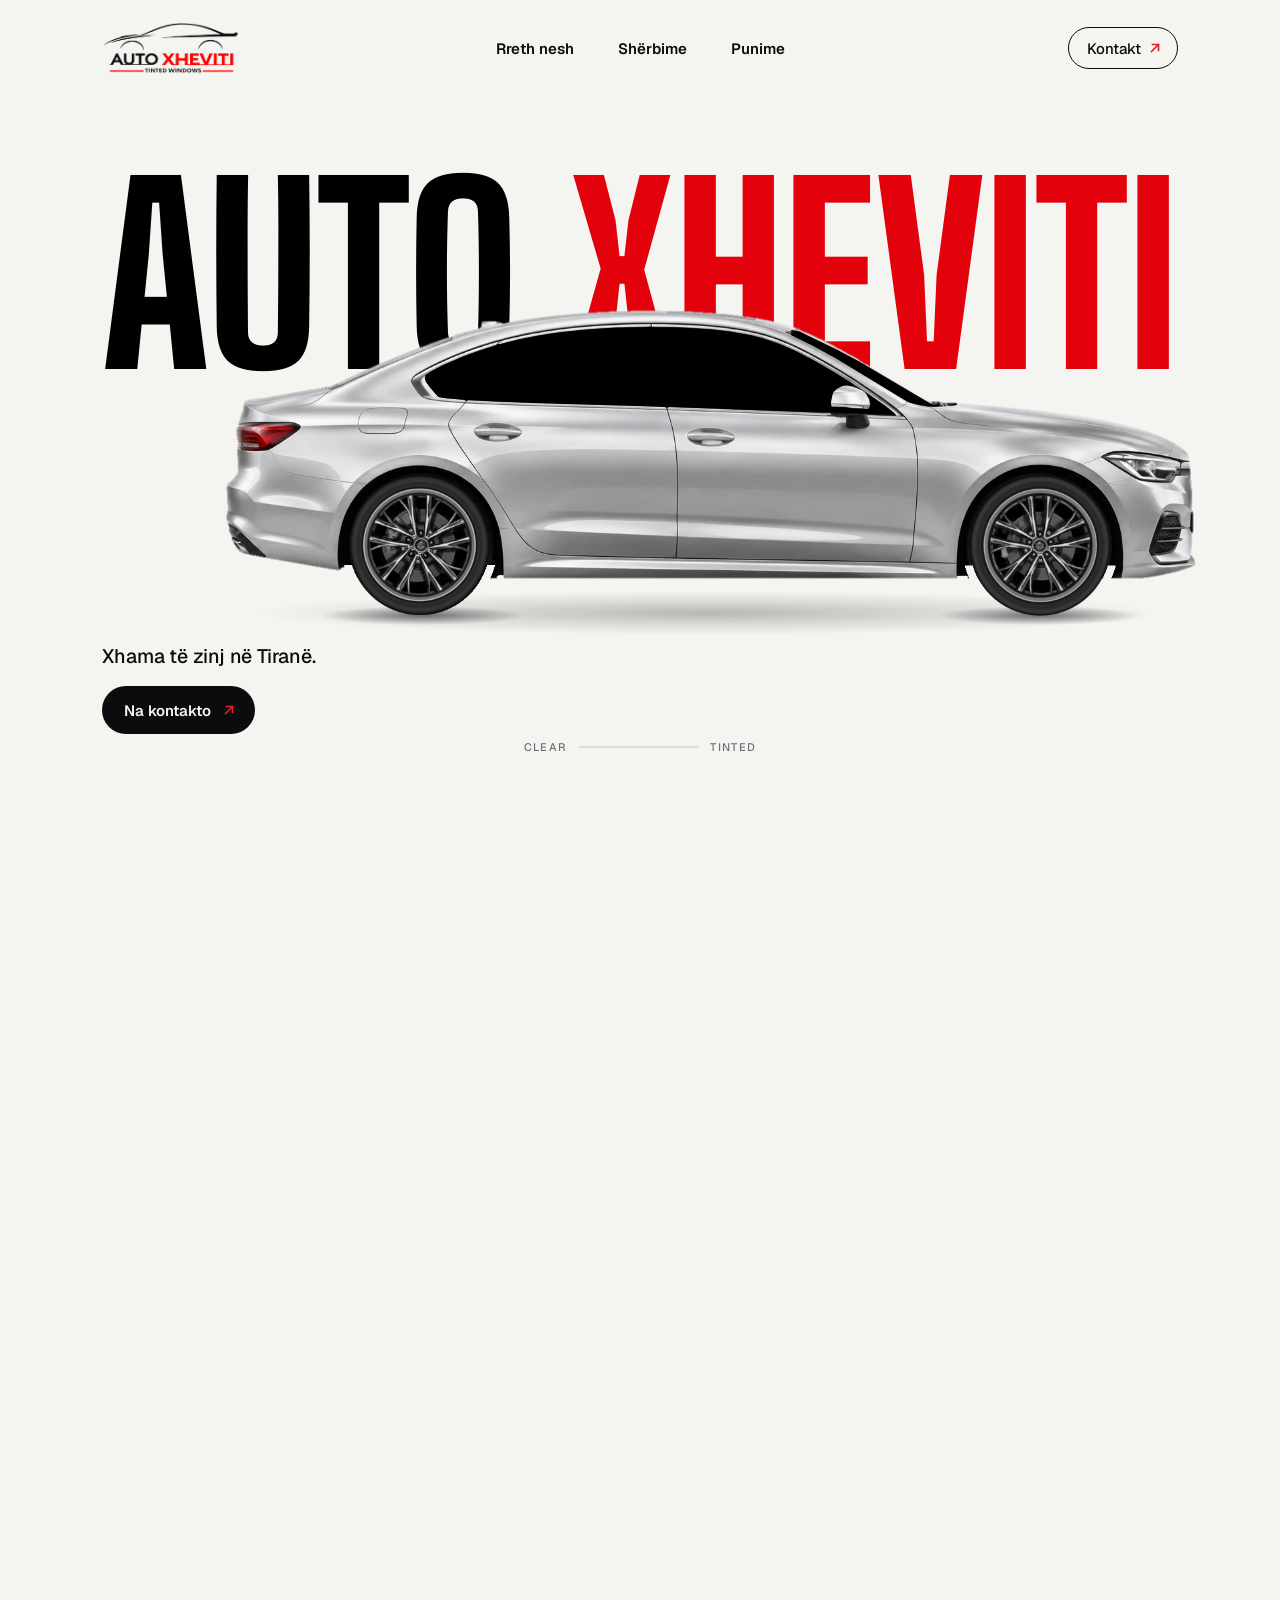
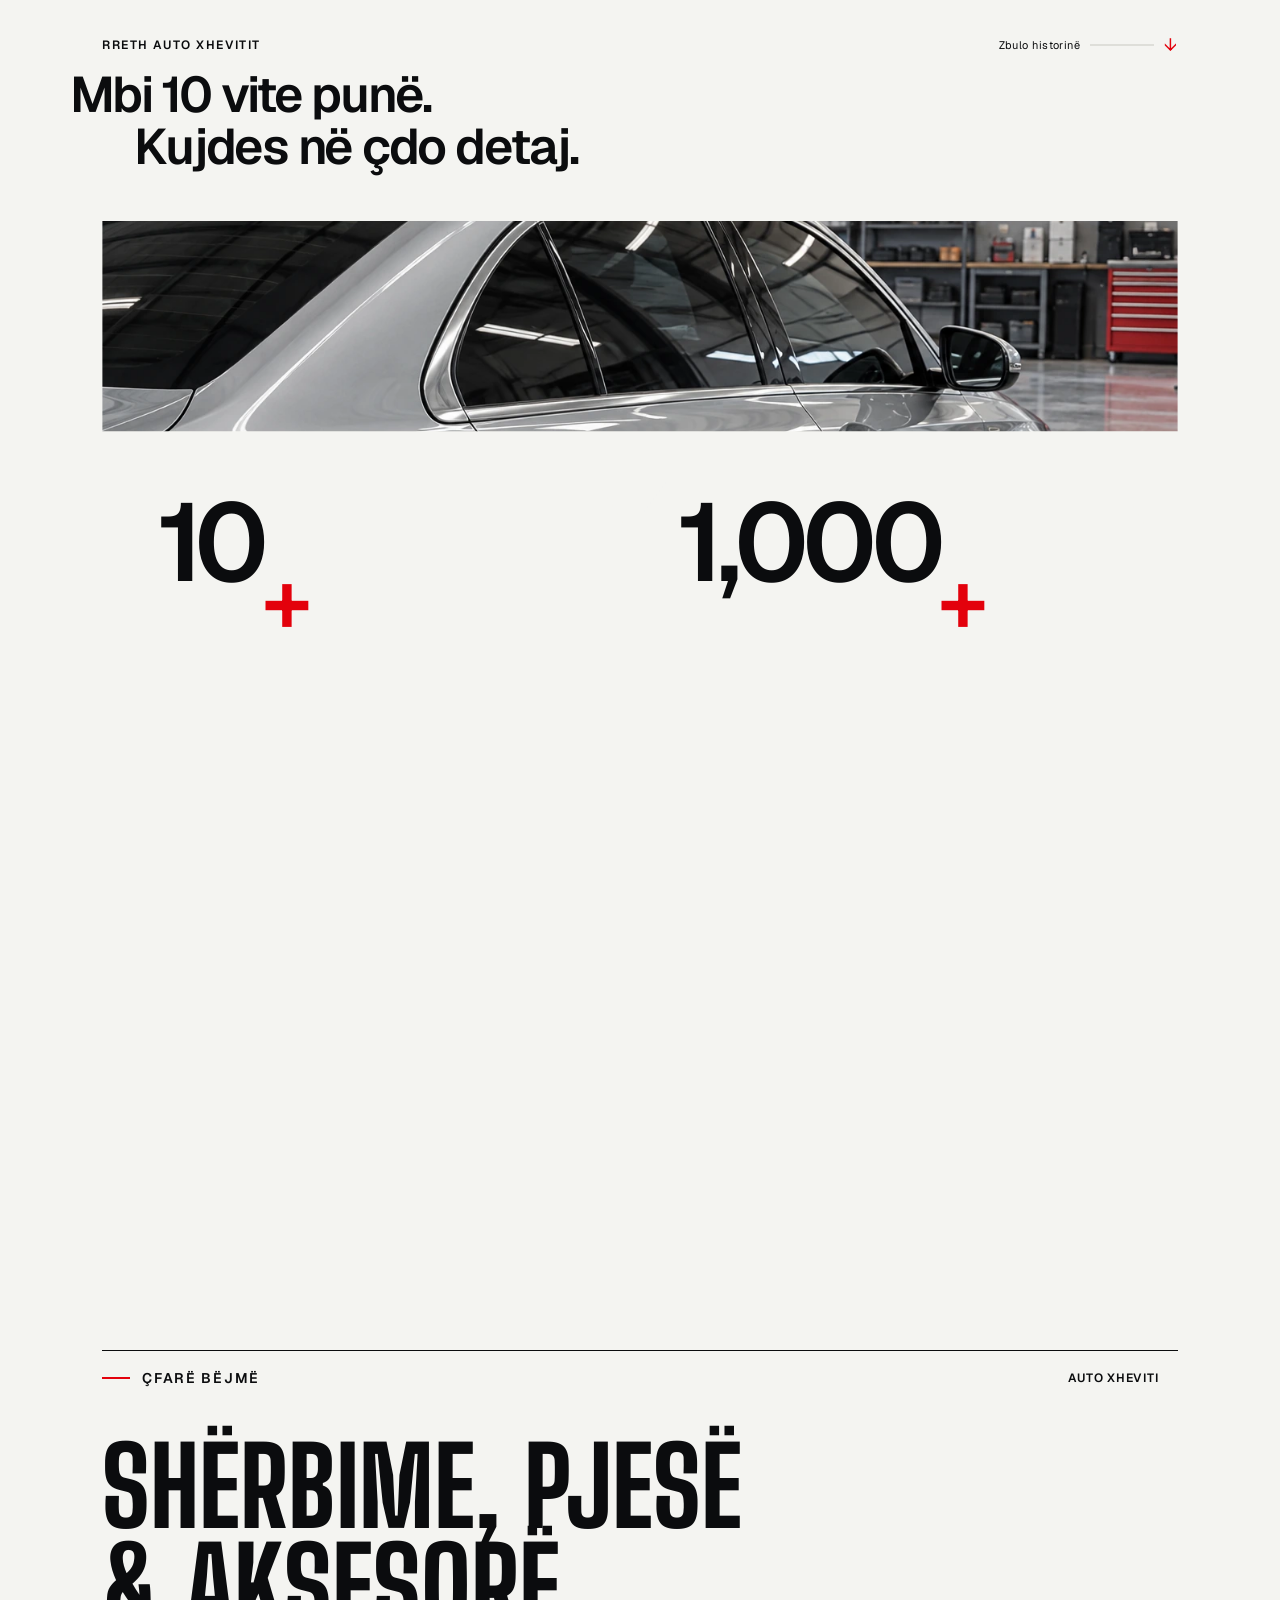
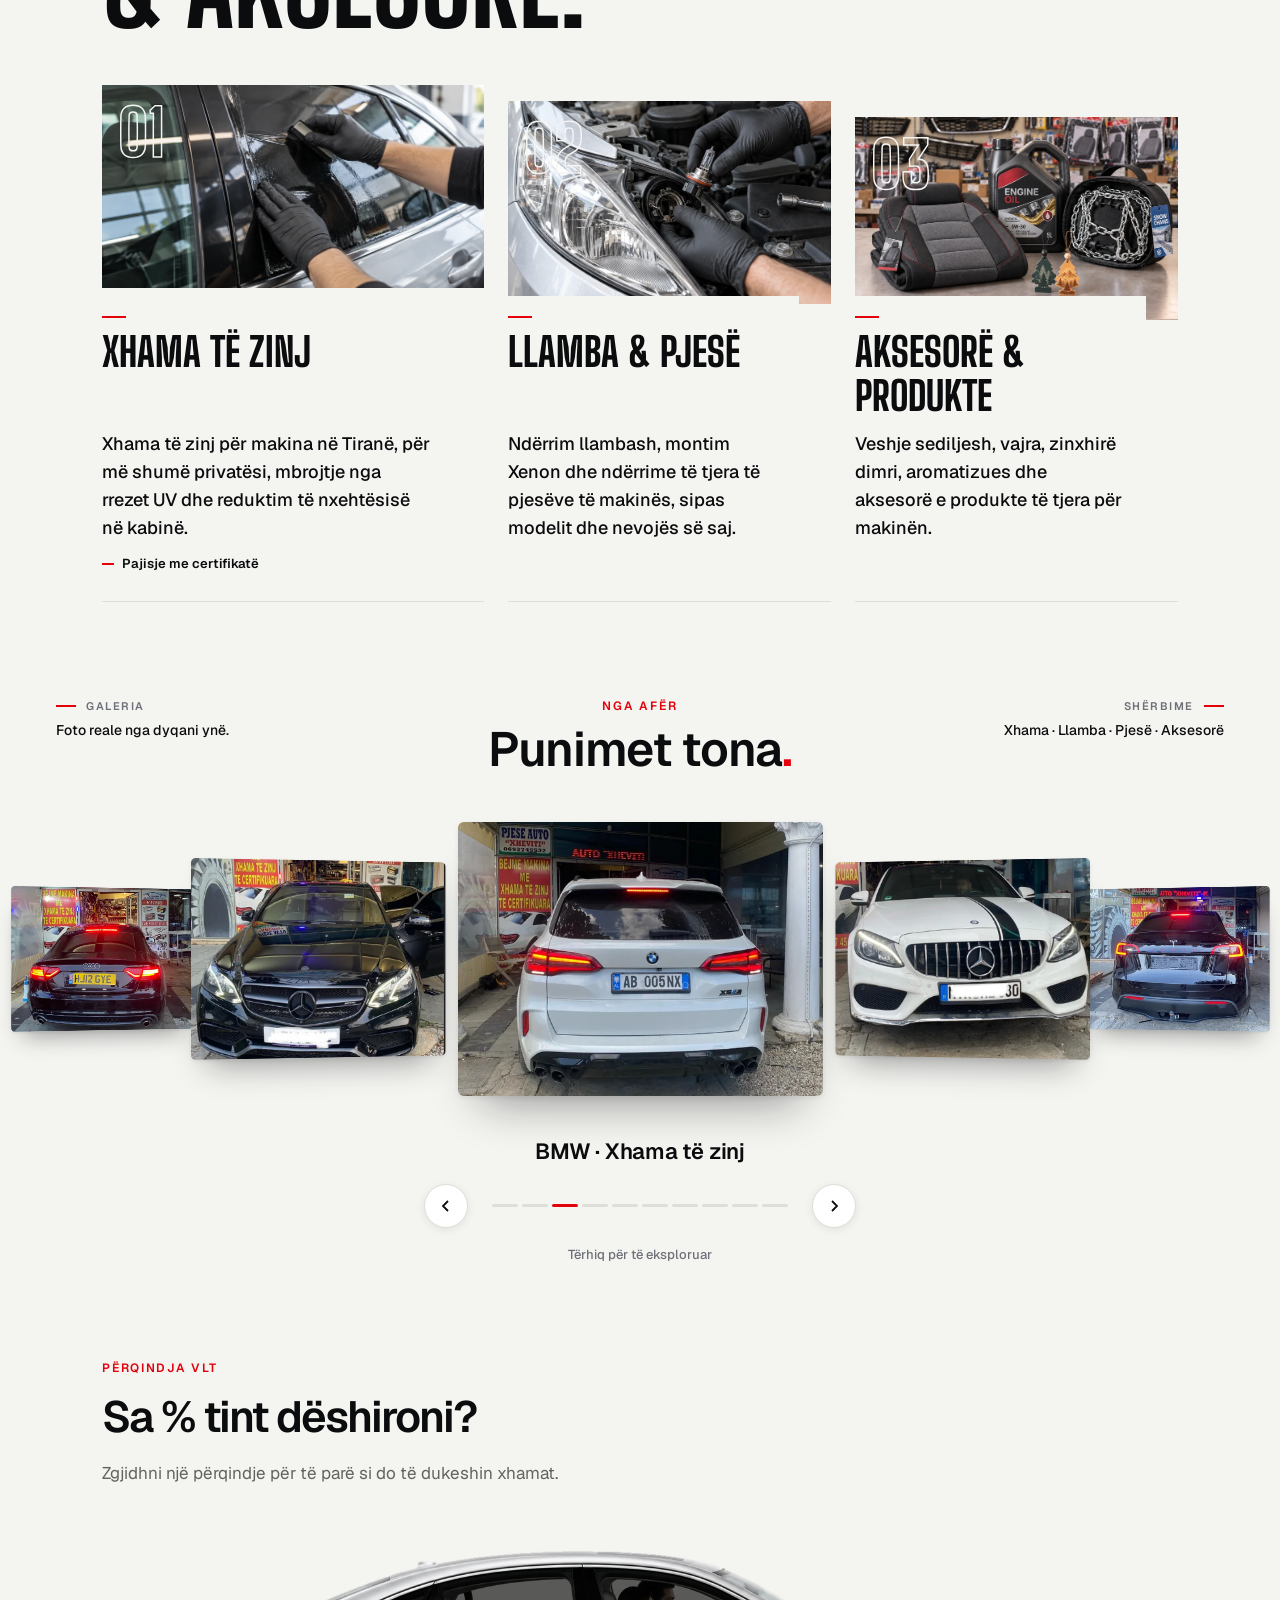
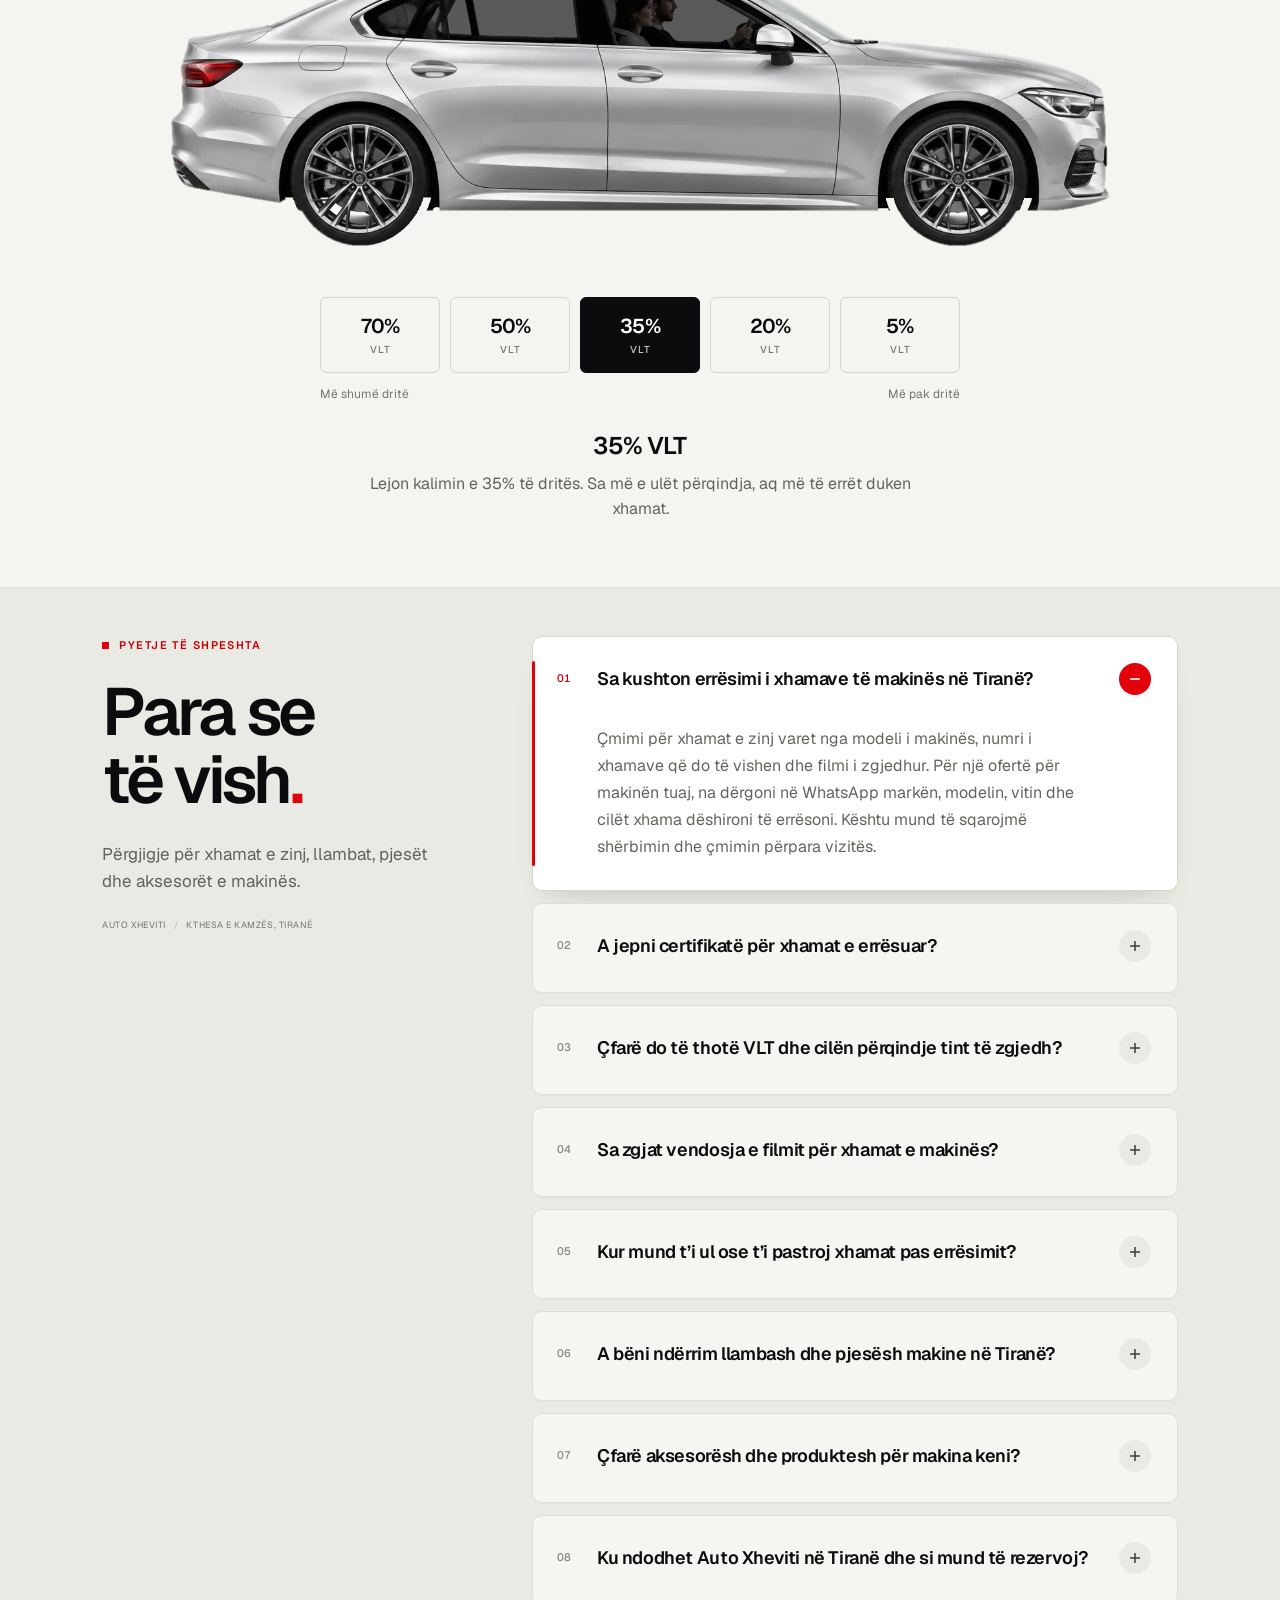
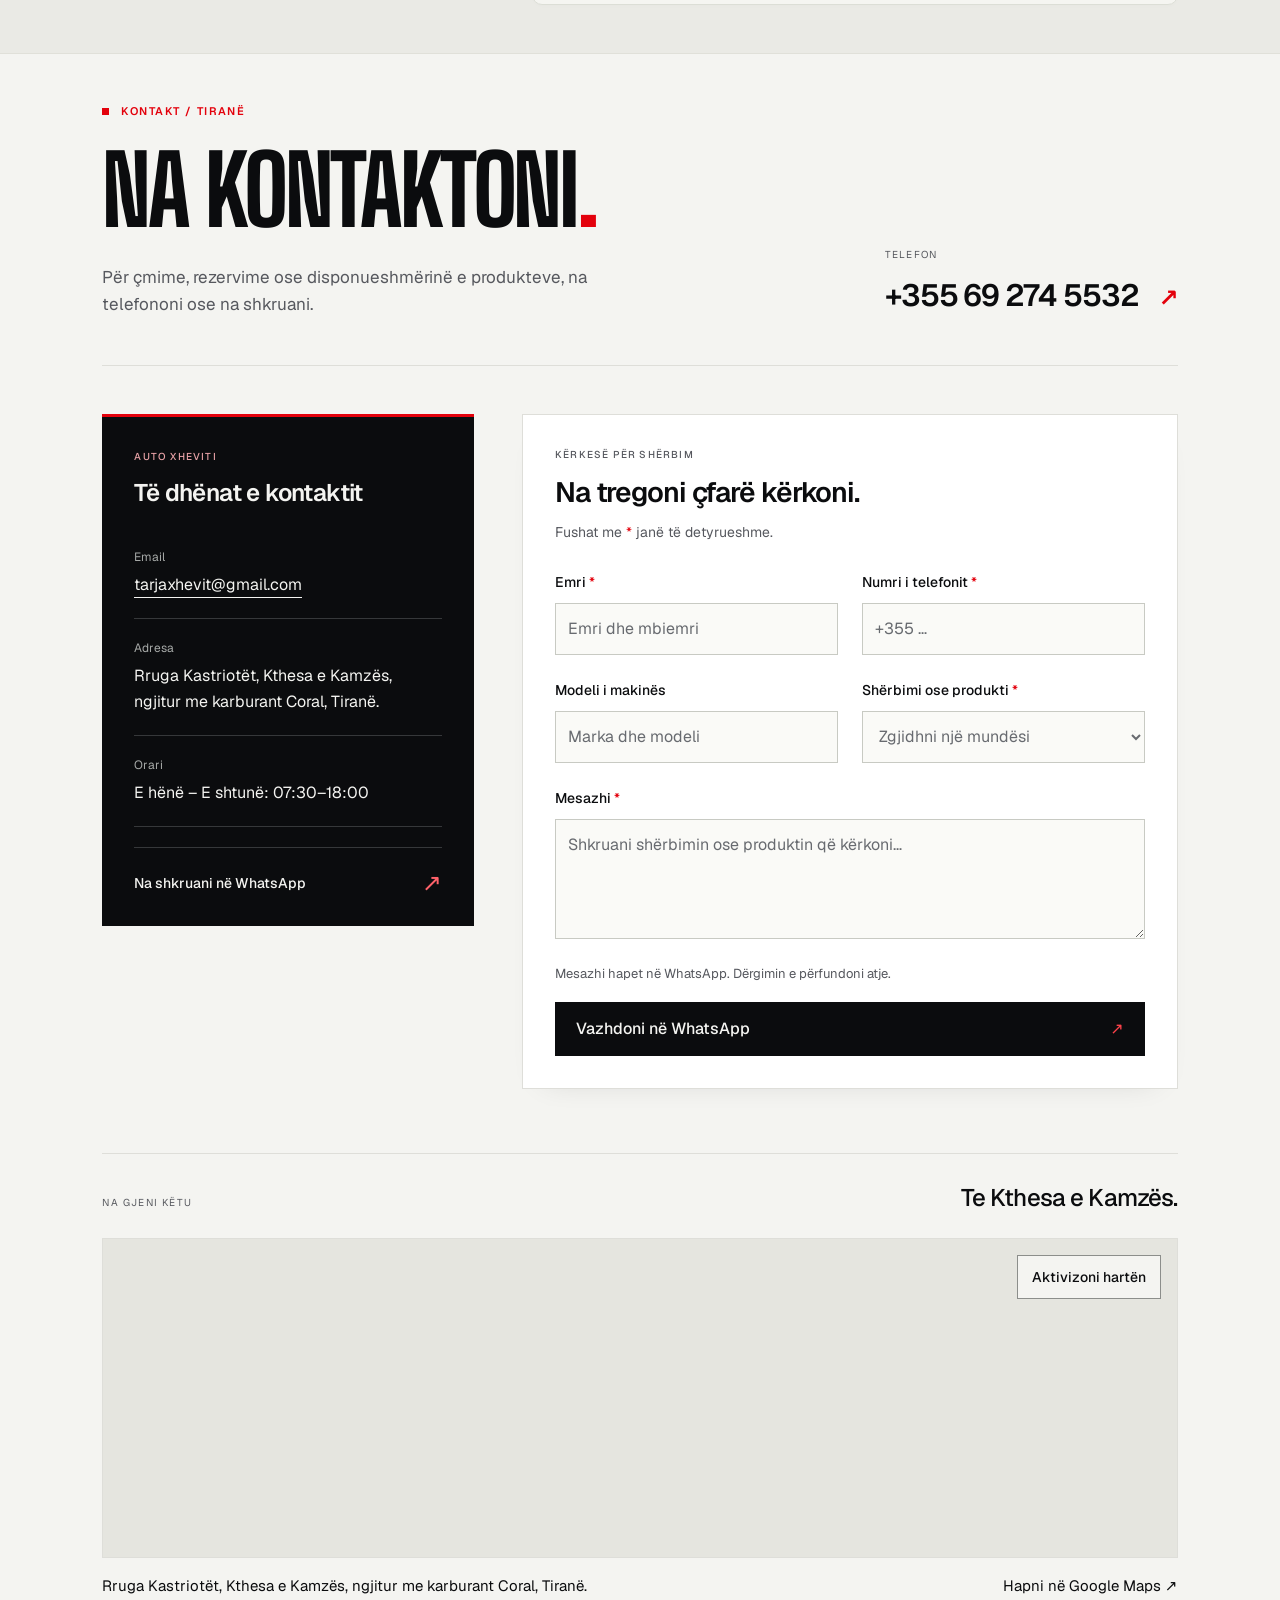
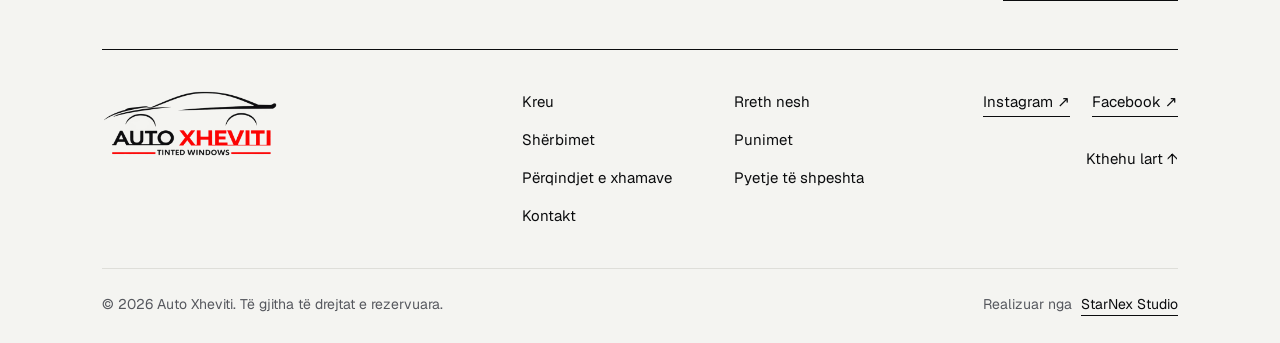
==== commit 1410a13a: "Keep home navigation URL clean Use crawlable homepage links without the internal hero fragment, pres" ====
--- a/index.html
+++ b/index.html
@@ -77,7 +77,7 @@
 <body class="hx-body">
 
   <header class="hx-nav" id="hxNav">
-    <a class="hx-nav__logo" href="#hxPin" aria-label="Auto Xheviti — kreu">
+    <a class="hx-nav__logo" href="/" data-home aria-label="Auto Xheviti — kreu">
       <img src="hero-preview/assets/logo-ink.webp" width="604" height="230" alt="Auto Xheviti — Tinted Windows">
     </a>
     <nav class="hx-nav__links" aria-label="Kryesore">
@@ -458,9 +458,9 @@
   <footer class="hx-footer" aria-label="Fundi i faqes">
     <div class="hx-footer__inner">
       <div class="hx-footer__main">
-        <a class="hx-footer__logo" href="#hxPin" aria-label="Auto Xheviti — kreu"><img src="hero-preview/assets/logo-ink.webp" width="604" height="230" alt="Auto Xheviti — Tinted Windows" loading="lazy"></a>
-        <nav class="hx-footer__nav" aria-label="Navigimi në fund të faqes"><a href="#hxPin">Kreu</a><a href="#rreth">Rreth nesh</a><a href="#sherbime">Shërbimet</a><a href="#punime">Punimet</a><a href="#tint-selector">Përqindjet e xhamave</a><a href="#faq">Pyetje të shpeshta</a><a href="#kontakt">Kontakt</a></nav>
-        <div class="hx-footer__right"><div class="hx-footer__social"><a class="hx-footer__link" href="https://www.instagram.com/auto_xheviti/" target="_blank" rel="noopener noreferrer">Instagram <span class="hx-contact__arrow" aria-hidden="true">↗</span></a><a class="hx-footer__link" href="https://www.facebook.com/autoxheviti/" target="_blank" rel="noopener noreferrer">Facebook <span class="hx-contact__arrow" aria-hidden="true">↗</span></a></div><a class="hx-footer__top" href="#hxPin" data-back-top>Kthehu lart <span class="hx-contact__arrow" aria-hidden="true">↑</span></a></div>
+        <a class="hx-footer__logo" href="/" data-home aria-label="Auto Xheviti — kreu"><img src="hero-preview/assets/logo-ink.webp" width="604" height="230" alt="Auto Xheviti — Tinted Windows" loading="lazy"></a>
+        <nav class="hx-footer__nav" aria-label="Navigimi në fund të faqes"><a href="/" data-home>Kreu</a><a href="#rreth">Rreth nesh</a><a href="#sherbime">Shërbimet</a><a href="#punime">Punimet</a><a href="#tint-selector">Përqindjet e xhamave</a><a href="#faq">Pyetje të shpeshta</a><a href="#kontakt">Kontakt</a></nav>
+        <div class="hx-footer__right"><div class="hx-footer__social"><a class="hx-footer__link" href="https://www.instagram.com/auto_xheviti/" target="_blank" rel="noopener noreferrer">Instagram <span class="hx-contact__arrow" aria-hidden="true">↗</span></a><a class="hx-footer__link" href="https://www.facebook.com/autoxheviti/" target="_blank" rel="noopener noreferrer">Facebook <span class="hx-contact__arrow" aria-hidden="true">↗</span></a></div><a class="hx-footer__top" href="/" data-home data-back-top>Kthehu lart <span class="hx-contact__arrow" aria-hidden="true">↑</span></a></div>
       </div>
       <div class="hx-footer__legal"><p>© <span data-copyright-year>2026</span> Auto Xheviti. Të gjitha të drejtat e rezervuara.</p><p class="hx-footer__credit">Realizuar nga <a class="hx-footer__link" href="https://starnexstudio.com" target="_blank" rel="noopener noreferrer">StarNex Studio</a></p></div>
     </div>
@@ -474,6 +474,6 @@
   <script src="hero-preview/about.js?v=4"></script>
   <script src="hero-preview/tint-selector.js?v=9"></script>
   <script src="hero-preview/faq.js?v=1"></script>
-  <script src="hero-preview/contact.js?v=1"></script>
+  <script src="hero-preview/contact.js?v=2"></script>
 </body>
 </html>
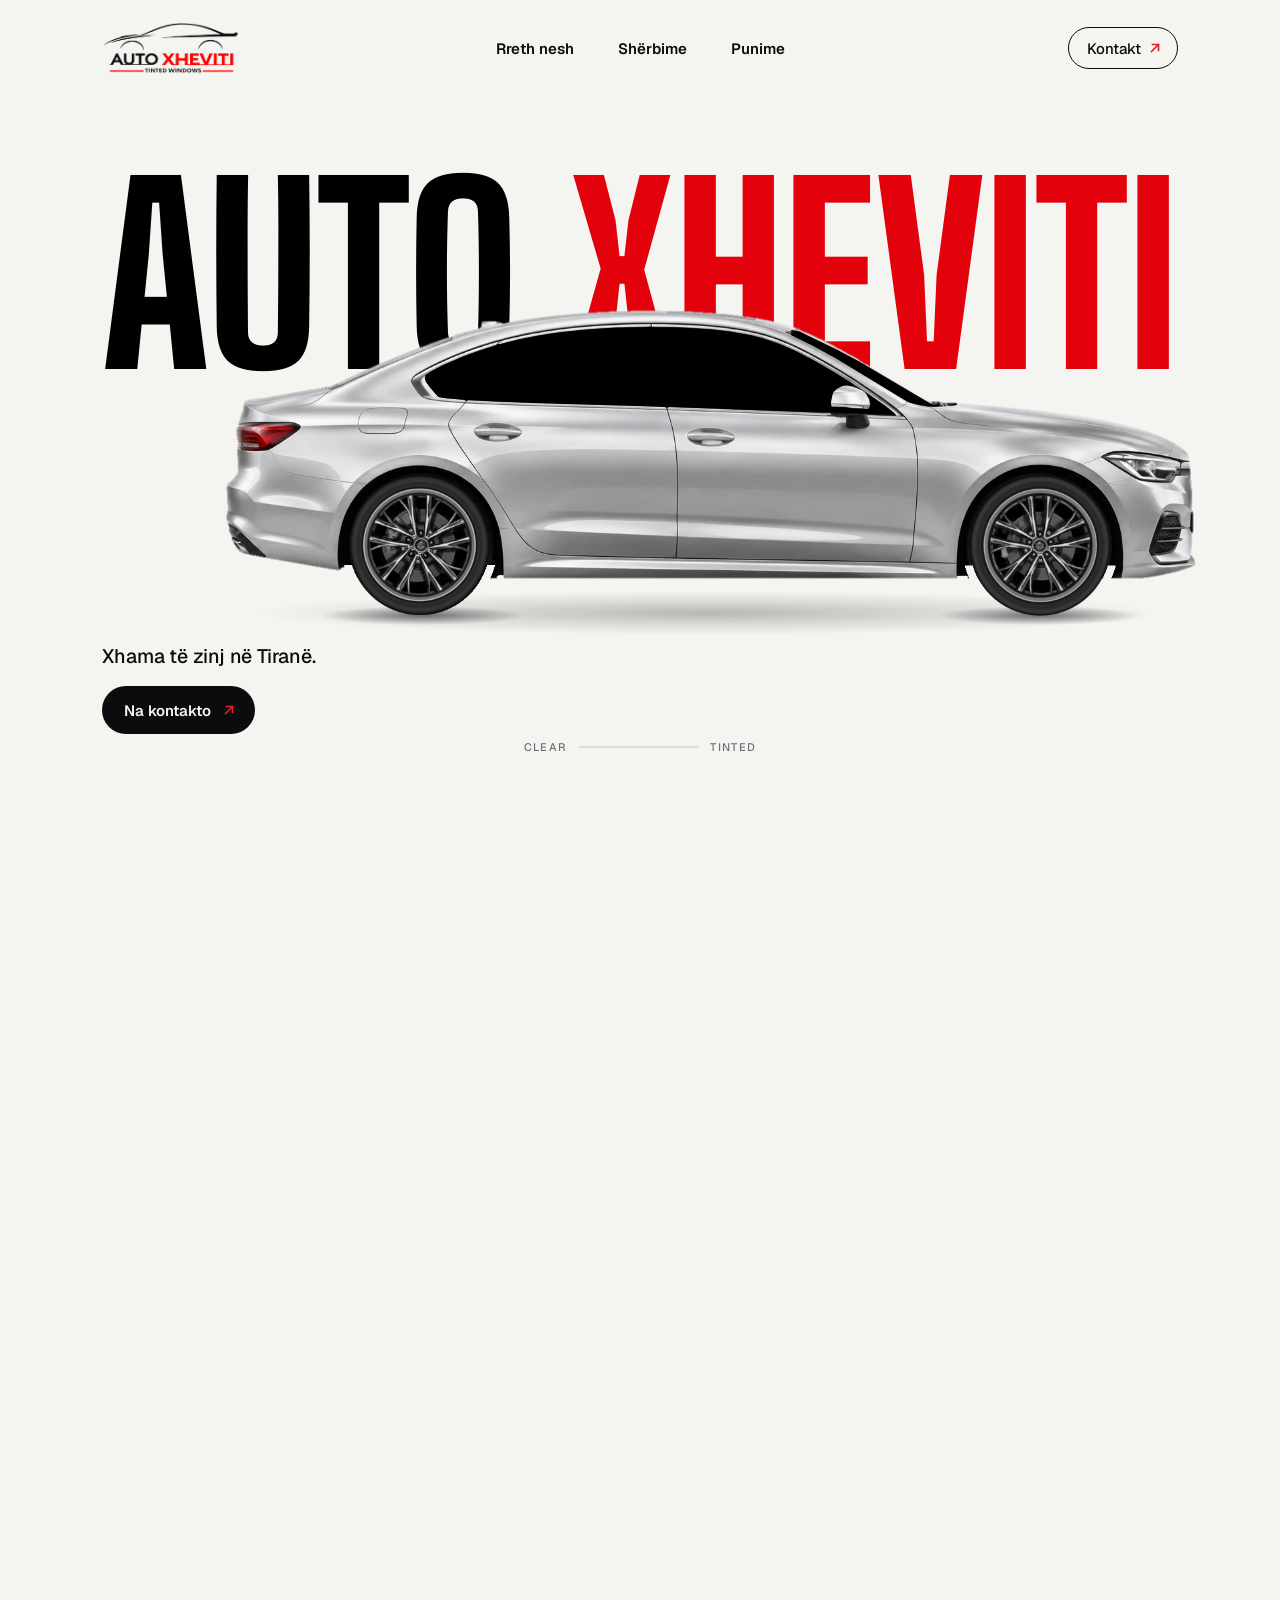
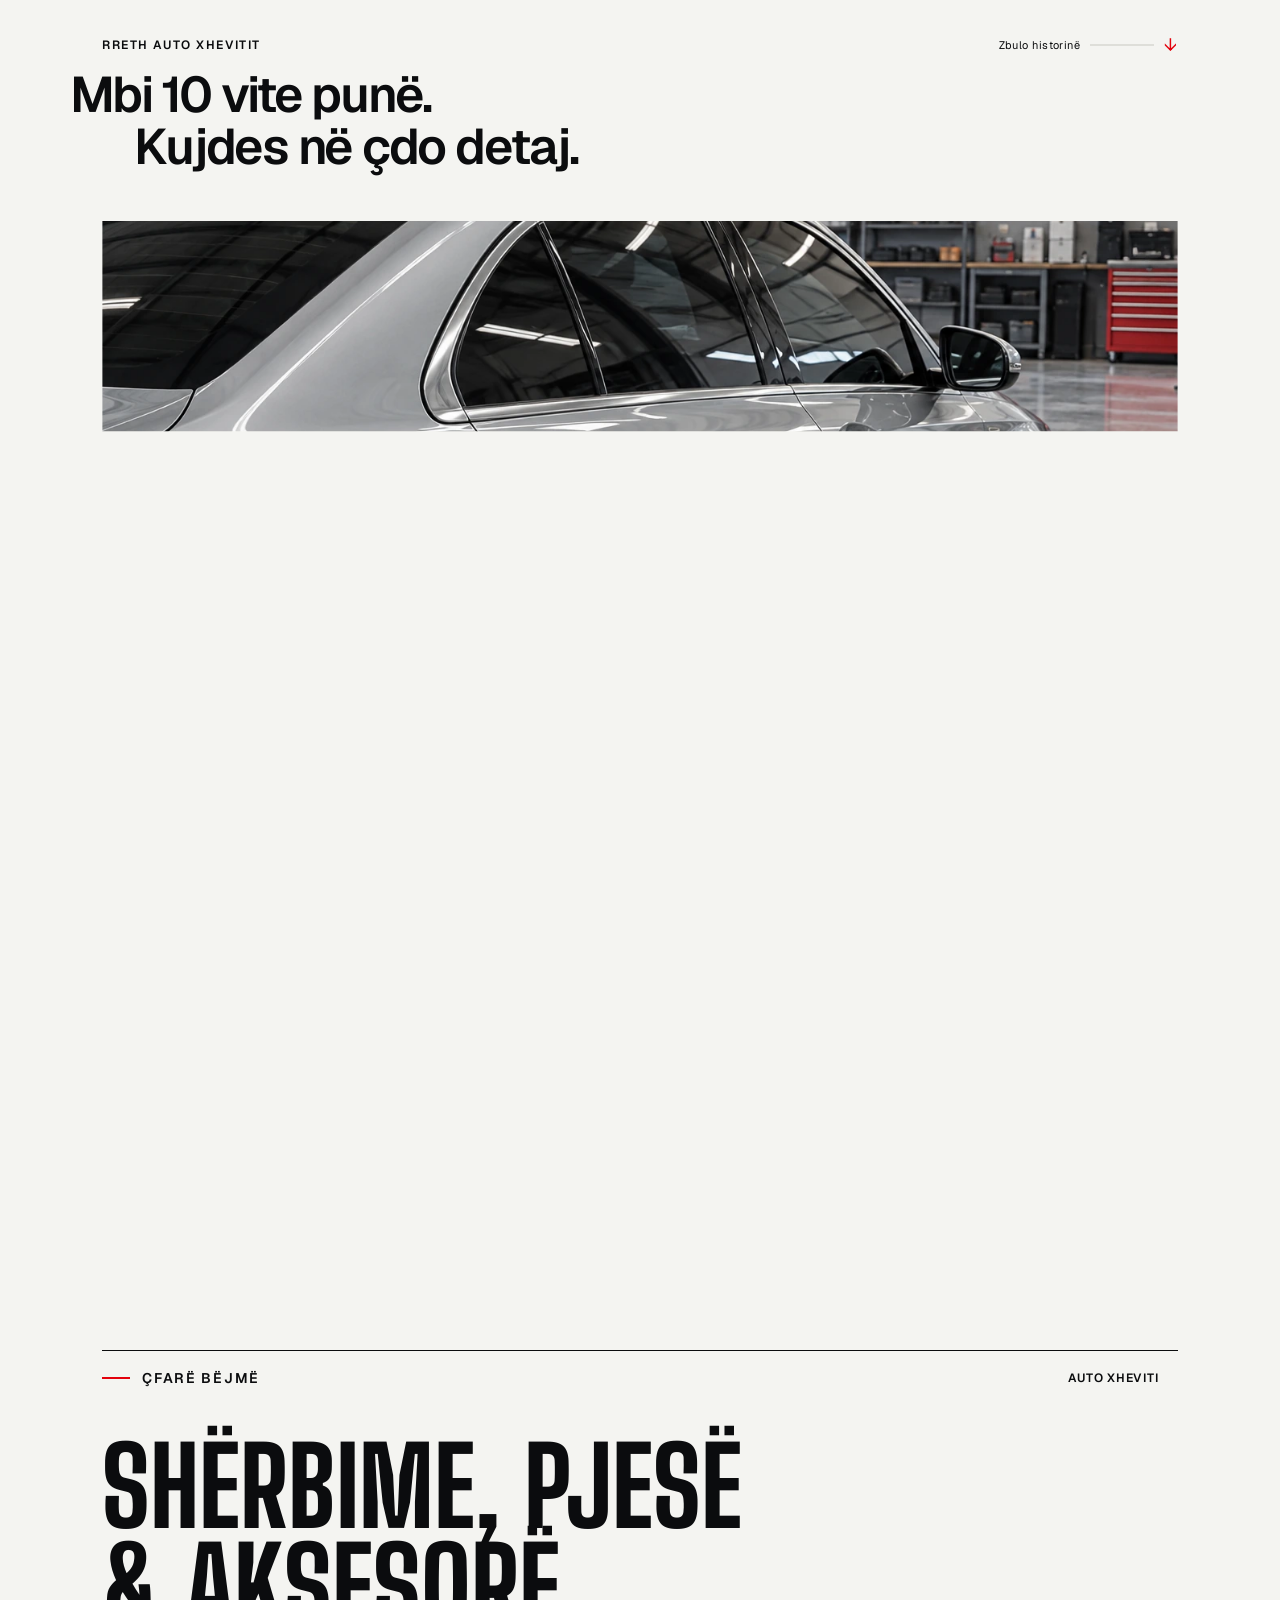
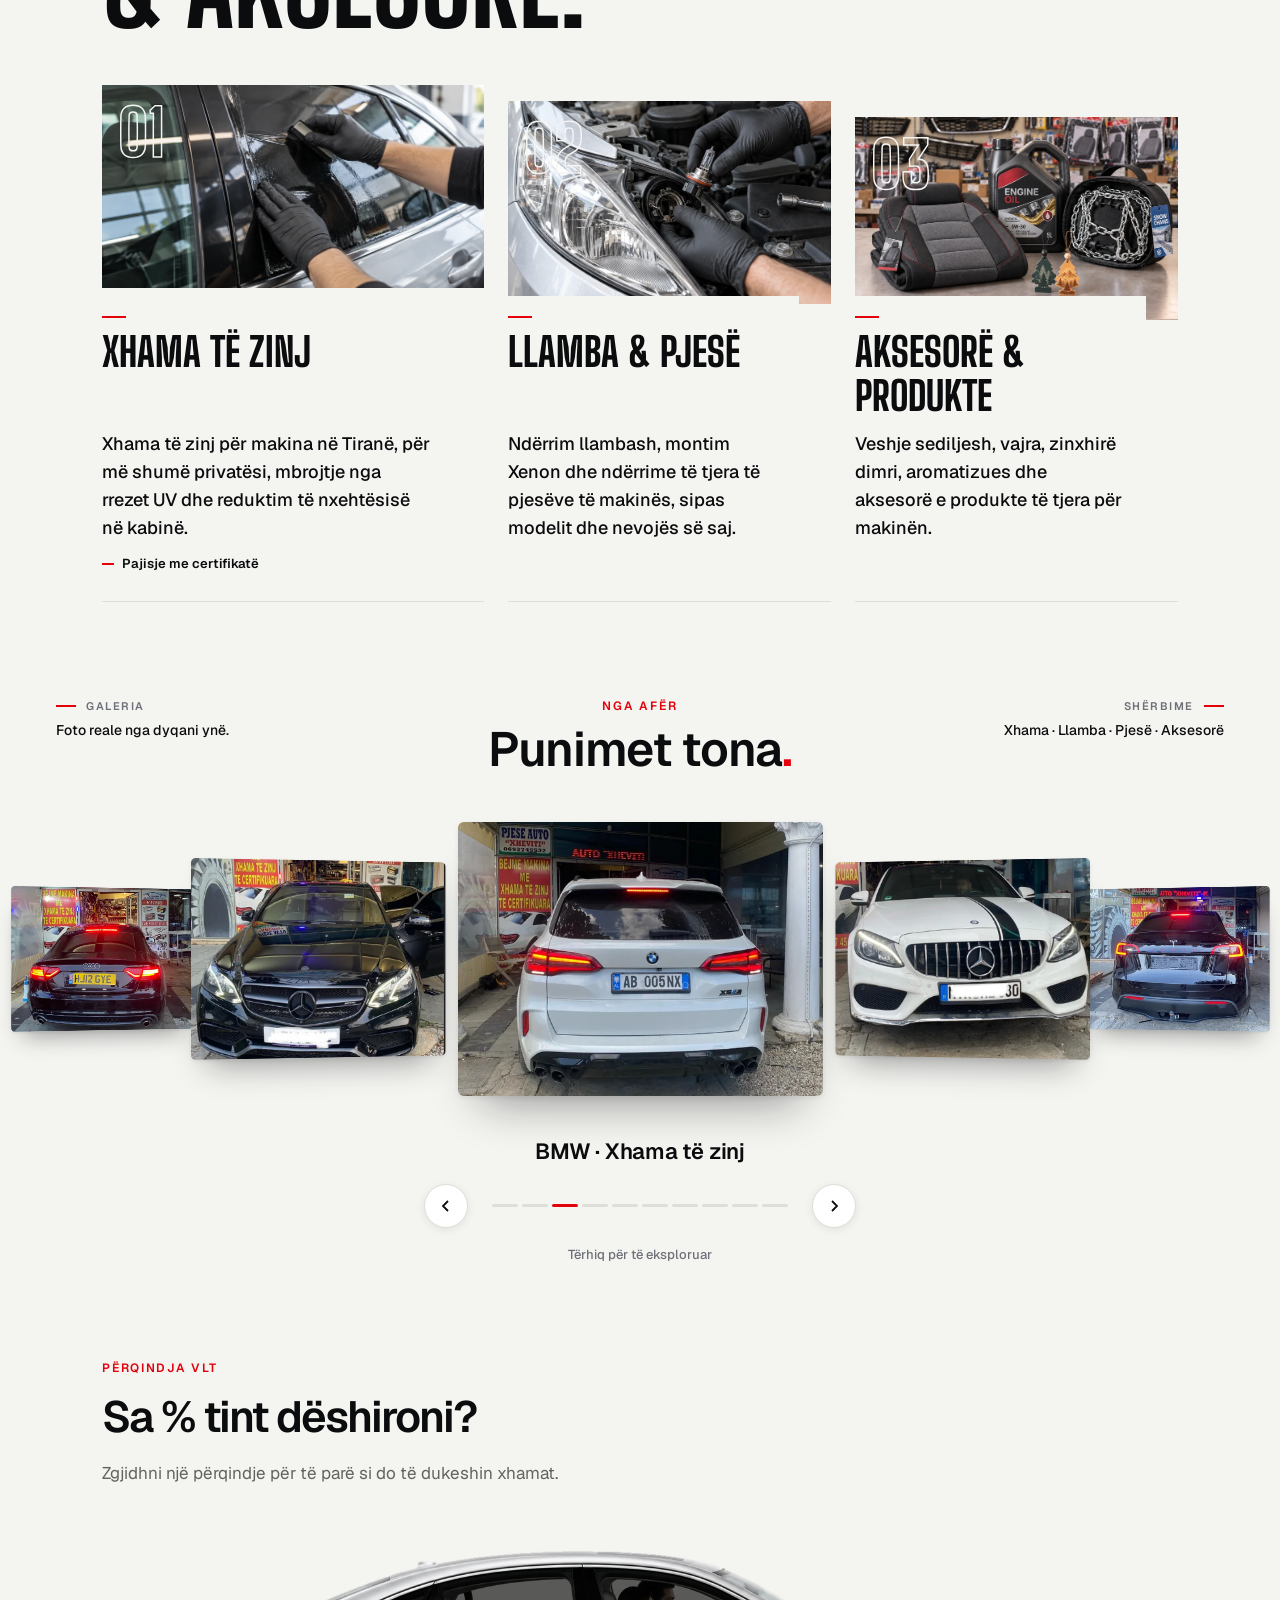
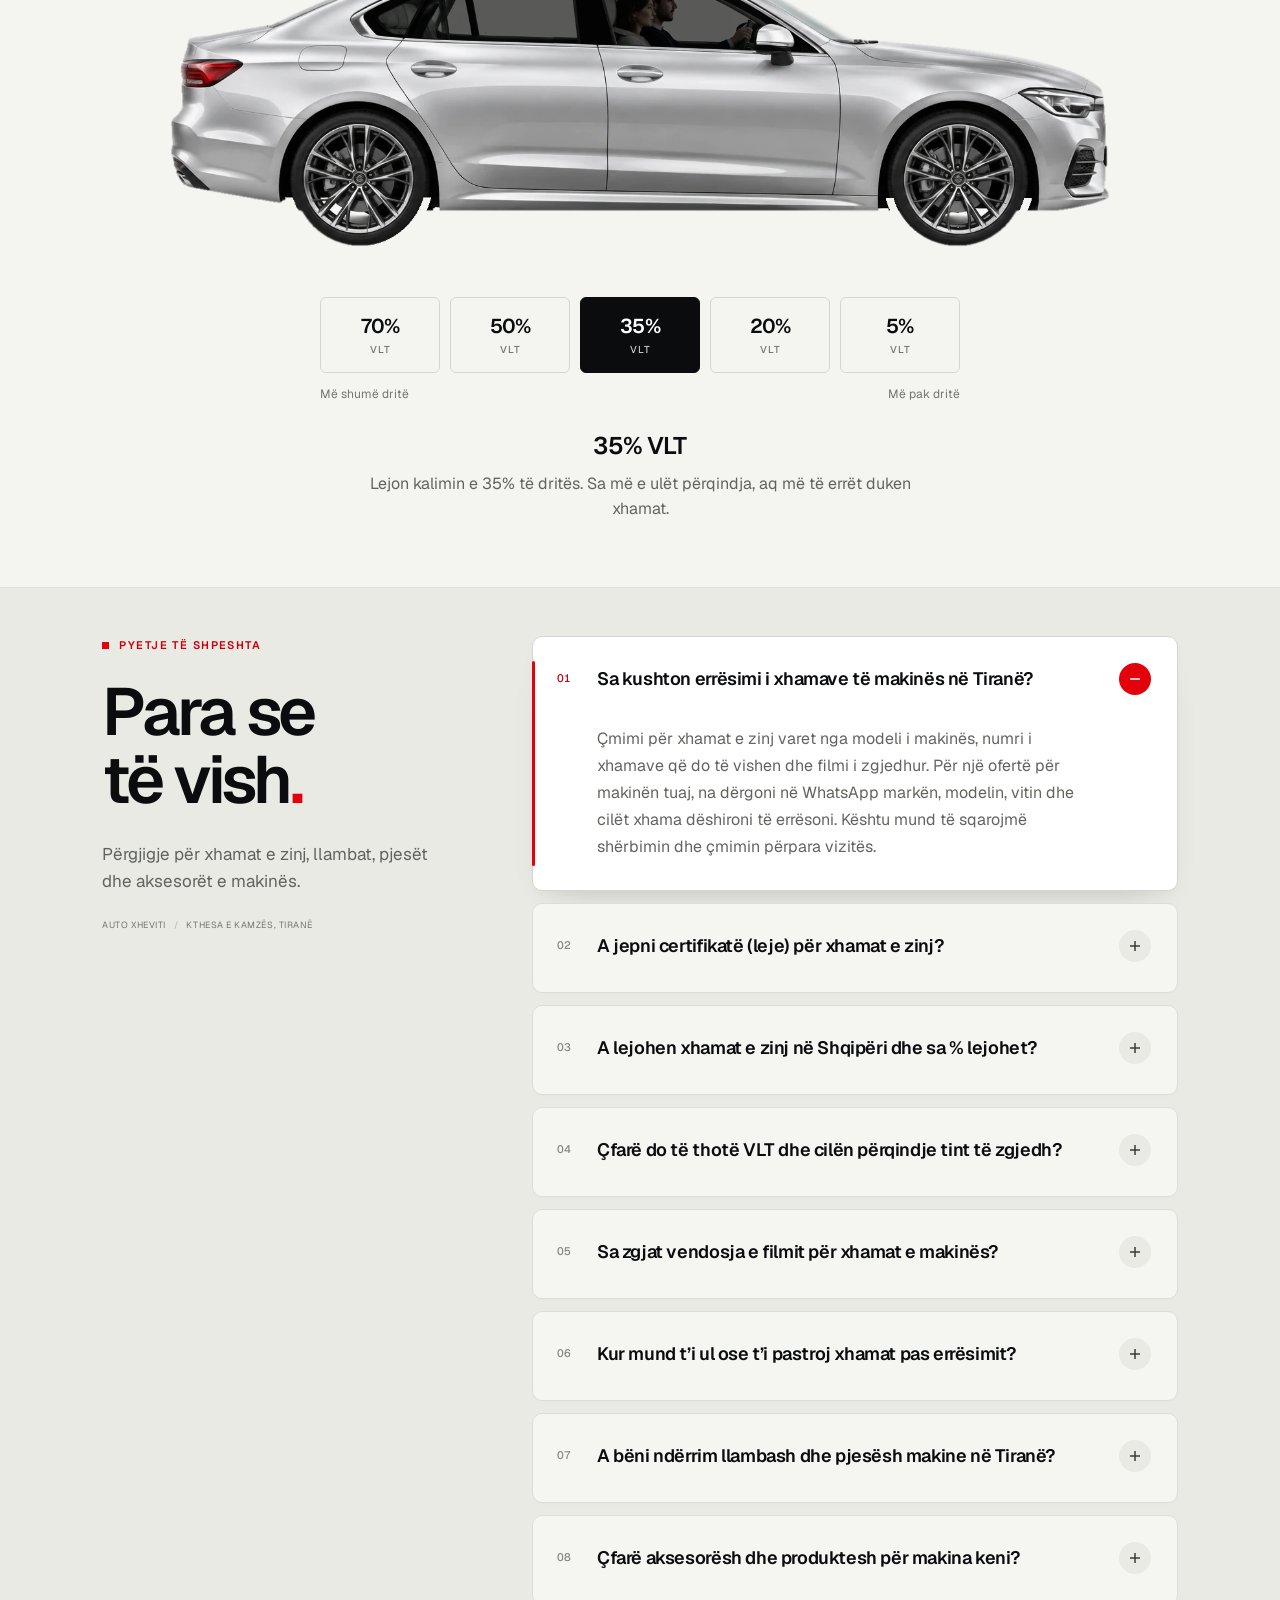
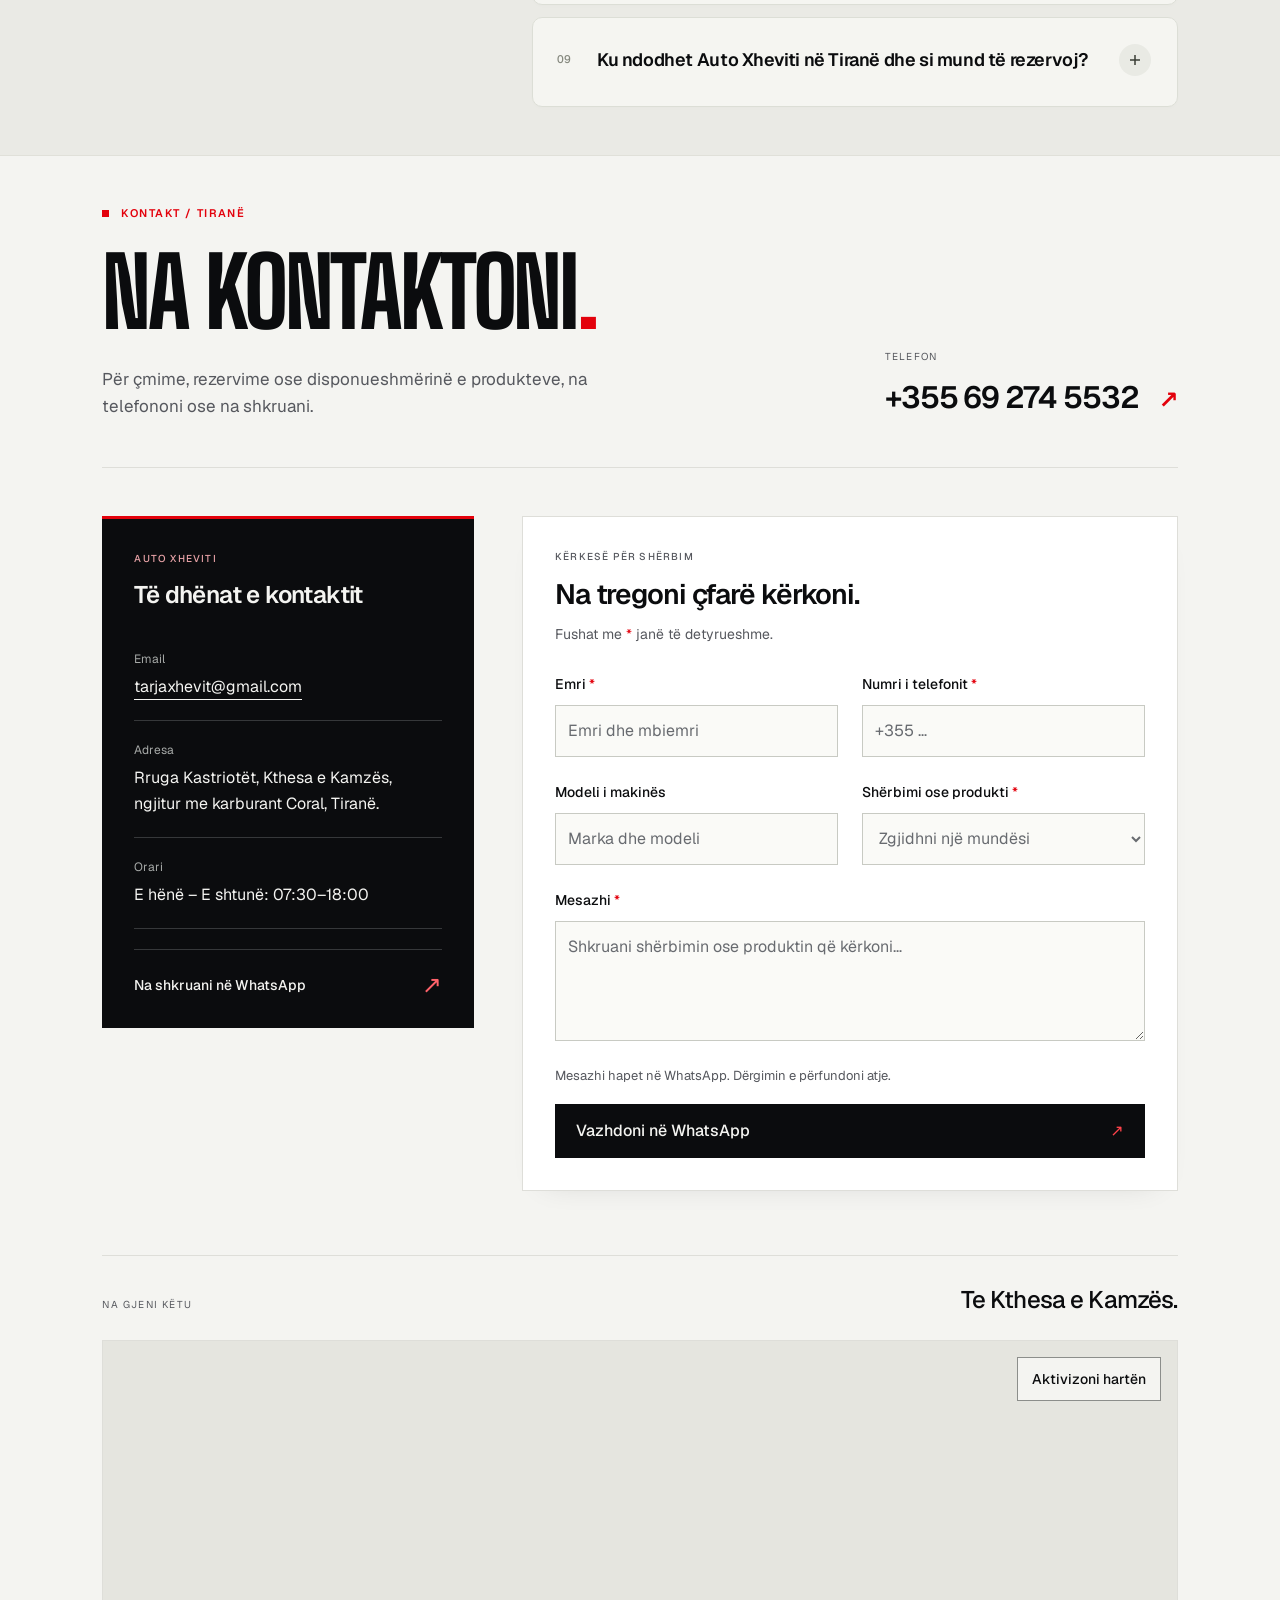
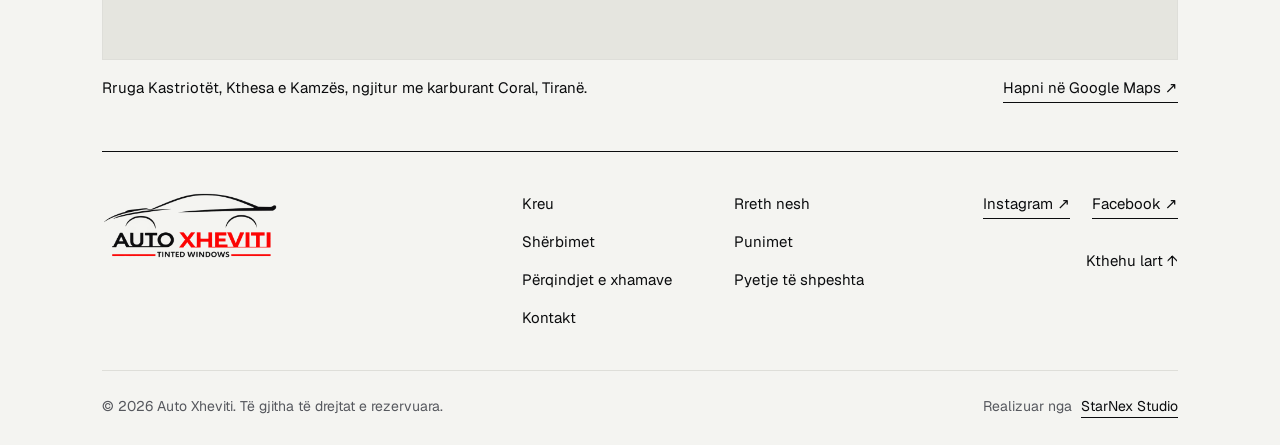
==== commit 78dc7736: "SEO: tint permit FAQ, legal tint limits, site name and FAQ structured data - Expand the certificate " ====
--- a/index.html
+++ b/index.html
@@ -16,48 +16,149 @@
   <script type="application/ld+json">
 {
   "@context": "https://schema.org",
-  "@type": "AutomotiveBusiness",
-  "name": "Auto Xheviti",
-  "url": "https://www.autoxheviti.com/",
-  "logo": "https://www.autoxheviti.com/images/logo.png",
-  "image": "https://www.autoxheviti.com/images/auto-xheviti-car.webp",
-  "telephone": "+355692745532",
-  "email": "tarjaxhevit@gmail.com",
-  "description": "Xhama të zinj, llamba, ndërrim pjesësh dhe aksesorë për makina në Tiranë. Veshje sediljesh, vajra, zinxhirë dimri e aromatizues te Auto Xheviti.",
-  "address": {
-    "@type": "PostalAddress",
-    "streetAddress": "Rruga Kastriotët, Kthesa e Kamzës, ngjitur me karburant Coral",
-    "addressLocality": "Tiranë",
-    "addressCountry": "AL"
-  },
-  "areaServed": {
-    "@type": "City",
-    "name": "Tiranë"
-  },
-  "openingHoursSpecification": [
+  "@graph": [
     {
-      "@type": "OpeningHoursSpecification",
-      "dayOfWeek": [
-        "Monday",
-        "Tuesday",
-        "Wednesday",
-        "Thursday",
-        "Friday",
-        "Saturday"
+      "@type": "AutomotiveBusiness",
+      "name": "Auto Xheviti",
+      "url": "https://www.autoxheviti.com/",
+      "logo": "https://www.autoxheviti.com/images/logo.png",
+      "image": "https://www.autoxheviti.com/images/auto-xheviti-car.webp",
+      "telephone": "+355692745532",
+      "email": "tarjaxhevit@gmail.com",
+      "description": "Xhama të zinj, llamba, ndërrim pjesësh dhe aksesorë për makina në Tiranë. Veshje sediljesh, vajra, zinxhirë dimri e aromatizues te Auto Xheviti.",
+      "address": {
+        "@type": "PostalAddress",
+        "streetAddress": "Rruga Kastriotët, Kthesa e Kamzës, ngjitur me karburant Coral",
+        "addressLocality": "Tiranë",
+        "addressCountry": "AL"
+      },
+      "areaServed": {
+        "@type": "City",
+        "name": "Tiranë"
+      },
+      "openingHoursSpecification": [
+        {
+          "@type": "OpeningHoursSpecification",
+          "dayOfWeek": [
+            "Monday",
+            "Tuesday",
+            "Wednesday",
+            "Thursday",
+            "Friday",
+            "Saturday"
+          ],
+          "opens": "07:30",
+          "closes": "18:00"
+        }
       ],
-      "opens": "07:30",
-      "closes": "18:00"
+      "sameAs": [
+        "https://www.facebook.com/autoxheviti/",
+        "https://www.instagram.com/auto_xheviti/"
+      ],
+      "@id": "https://www.autoxheviti.com/#business"
+    },
+    {
+      "@type": "WebSite",
+      "@id": "https://www.autoxheviti.com/#website",
+      "name": "Auto Xheviti",
+      "alternateName": [
+        "AutoXheviti",
+        "Auto Xheviti Tiranë"
+      ],
+      "url": "https://www.autoxheviti.com/",
+      "inLanguage": "sq-AL",
+      "publisher": {
+        "@id": "https://www.autoxheviti.com/#business"
+      }
+    },
+    {
+      "@type": "FAQPage",
+      "@id": "https://www.autoxheviti.com/#faq",
+      "url": "https://www.autoxheviti.com/",
+      "inLanguage": "sq-AL",
+      "mainEntity": [
+        {
+          "@type": "Question",
+          "name": "Sa kushton errësimi i xhamave të makinës në Tiranë?",
+          "acceptedAnswer": {
+            "@type": "Answer",
+            "text": "Çmimi për xhamat e zinj varet nga modeli i makinës, numri i xhamave që do të vishen dhe filmi i zgjedhur. Për një ofertë për makinën tuaj, na dërgoni në WhatsApp markën, modelin, vitin dhe cilët xhama dëshironi të errësoni. Kështu mund të sqarojmë shërbimin dhe çmimin përpara vizitës."
+          }
+        },
+        {
+          "@type": "Question",
+          "name": "A jepni certifikatë (leje) për xhamat e zinj?",
+          "acceptedAnswer": {
+            "@type": "Answer",
+            "text": "Po. Pas përfundimit të shërbimit të errësimit të xhamave te Auto Xheviti, pajiseni me certifikatën përkatëse. Certifikata e xhamave të errësuar mbahet në makinë: kontrollohet nga Policia Rrugore dhe në kontrollin teknik, ndërsa makinat me xhama të errësuar pa certifikatë nuk e kalojnë kontrollin teknik. Përpara montimit, na kontaktoni për të sqaruar dokumentacionin që shoqëron shërbimin për makinën tuaj."
+          }
+        },
+        {
+          "@type": "Question",
+          "name": "A lejohen xhamat e zinj në Shqipëri dhe sa % lejohet?",
+          "acceptedAnswer": {
+            "@type": "Answer",
+            "text": "Po, xhamat e zinj lejohen kur janë të certifikuar. Sipas rregullave të DPSHTRR (Udhëzimi nr. 5, datë 07.10.2019):• Xhami ballor nuk errësohet, përveç një rripi në pjesën e sipërme deri në 125 mm. • Xhamat anësorë të përparmë duhet të lejojnë të paktën 50% dritë (VLT), xhami origjinal dhe filmi së bashku. • Xhamat anësorë të pasmë dhe xhami i pasëm mund të errësohen deri në 10% VLT. • Nuk lejohen filmat me ngjyra të forta ose me efekt pasqyre. Rregullat mund të ndryshojnë, ndaj para montimit na pyesni për makinën tuaj."
+          }
+        },
+        {
+          "@type": "Question",
+          "name": "Çfarë do të thotë VLT dhe cilën përqindje tint të zgjedh?",
+          "acceptedAnswer": {
+            "@type": "Answer",
+            "text": "VLT tregon përqindjen e dritës së dukshme që kalon përmes xhamit: një vlerë më e ulët do të thotë xham më i errët. Në krahasuesin më sipër mund të shihni një ilustrim të niveleve 70%, 50%, 35%, 20% dhe 5%. Mbani parasysh kufijtë ligjorë: të paktën 50% për xhamat anësorë të përparmë dhe deri në 10% për xhamat e pasmë. Na tregoni modelin e makinës dhe pamjen që kërkoni, që të diskutojmë zgjedhjen përpara montimit."
+          }
+        },
+        {
+          "@type": "Question",
+          "name": "Sa zgjat vendosja e filmit për xhamat e makinës?",
+          "acceptedAnswer": {
+            "@type": "Answer",
+            "text": "Koha e montimit varet nga modeli i automjetit dhe numri i xhamave që do të vishen. Kur na kontaktoni për rezervim, na tregoni makinën dhe shërbimin që kërkoni. Do të konfirmojmë orarin dhe një afat për punën, që të planifikoni vizitën tuaj."
+          }
+        },
+        {
+          "@type": "Question",
+          "name": "Kur mund t’i ul ose t’i pastroj xhamat pas errësimit?",
+          "acceptedAnswer": {
+            "@type": "Answer",
+            "text": "Pas vendosjes së filmit, ju japim udhëzimet për kohën e pritjes para uljes së xhamave dhe për mënyrën e pastrimit. Këto udhëzime varen nga filmi i montuar në makinën tuaj. Ndiqni këshillat që merrni pas shërbimit dhe na shkruani nëse keni paqartësi për kujdesin."
+          }
+        },
+        {
+          "@type": "Question",
+          "name": "A bëni ndërrim llambash dhe pjesësh makine në Tiranë?",
+          "acceptedAnswer": {
+            "@type": "Answer",
+            "text": "Po. Ofrojmë ndërrim llambash, montim Xenon dhe ndërrime të tjera të pjesëve të makinës, sipas modelit dhe përputhshmërisë. Na tregoni markën, modelin, vitin dhe pjesën që kërkon ndërrim, që të konfirmojmë shërbimin dhe disponueshmërinë përpara vizitës."
+          }
+        },
+        {
+          "@type": "Question",
+          "name": "Çfarë aksesorësh dhe produktesh për makina keni?",
+          "acceptedAnswer": {
+            "@type": "Answer",
+            "text": "Në dyqan gjeni veshje sediljesh, vajra, zinxhirë dimri, aromatizues dhe aksesorë e produkte të tjera për makinën. Për një artikull të caktuar, na dërgoni emrin ose një foto. Për pjesë specifike, na tregoni edhe modelin dhe vitin e makinës për të konfirmuar disponueshmërinë dhe përputhshmërinë."
+          }
+        },
+        {
+          "@type": "Question",
+          "name": "Ku ndodhet Auto Xheviti në Tiranë dhe si mund të rezervoj?",
+          "acceptedAnswer": {
+            "@type": "Answer",
+            "text": "Na gjeni në Rrugën Kastriotët, te Kthesa e Kamzës, ngjitur me karburant Coral, Tiranë. Për të rezervuar, telefononi ose na shkruani në WhatsApp në +355 69 274 5532. Na tregoni modelin e makinës dhe shërbimin që kërkoni, që të konfirmojmë orarin përpara se të vini."
+          }
+        }
+      ]
     }
-  ],
-  "sameAs": [
-    "https://www.facebook.com/autoxheviti/",
-    "https://www.instagram.com/auto_xheviti/"
-  ],
-  "@id": "https://www.autoxheviti.com/#business"
+  ]
 }
   </script>
   <meta name="robots" content="index, follow">
-  <link rel="icon" href="images/logo.png" type="image/png">
+  <link rel="icon" href="favicon.ico" sizes="any">
+  <link rel="icon" type="image/png" sizes="32x32" href="favicon-logo-32.png">
+  <link rel="icon" type="image/png" sizes="192x192" href="favicon-logo-192.png">
+  <link rel="apple-touch-icon" sizes="180x180" href="apple-touch-icon.png">
   <link rel="preload" as="image" href="hero-preview/assets/car-silver-occupants-optimized.webp" fetchpriority="high">
   <link rel="preload" as="font" type="font/woff2" href="hero-preview/assets/fonts/big-shoulders-display-latin-800.woff2" crossorigin>
   <link rel="preload" as="font" type="font/woff2" href="hero-preview/assets/fonts/geist-latin-variable.woff2" crossorigin>
@@ -390,32 +491,36 @@
             <div class="hx-faq__panel" id="faq-answer-01" role="region" aria-labelledby="faq-question-01"><div class="hx-faq__panel-inner"><div class="hx-faq__answer"><p>Çmimi për xhamat e zinj varet nga modeli i makinës, numri i xhamave që do të vishen dhe filmi i zgjedhur. Për një ofertë për makinën tuaj, na dërgoni në WhatsApp markën, modelin, vitin dhe cilët xhama dëshironi të errësoni. Kështu mund të sqarojmë shërbimin dhe çmimin përpara vizitës.</p></div></div></div>
           </article>
           <article class="hx-faq__item is-open" style="--faq-row: 1">
-            <h3><button class="hx-faq__button" type="button" id="faq-question-02" aria-expanded="true" aria-controls="faq-answer-02"><span class="hx-faq__index" aria-hidden="true">02</span><span class="hx-faq__question">A jepni certifikatë për xhamat e errësuar?</span><svg class="hx-faq__icon" width="32" height="32" viewBox="0 0 16 16" aria-hidden="true"><path d="M3 8h10"/><path class="hx-faq__icon-vertical" d="M8 3v10"/></svg></button></h3>
-            <div class="hx-faq__panel" id="faq-answer-02" role="region" aria-labelledby="faq-question-02"><div class="hx-faq__panel-inner"><div class="hx-faq__answer"><p>Po. Pas përfundimit të shërbimit të errësimit të xhamave te Auto Xheviti, pajiseni me certifikatën përkatëse. Përpara montimit, na kontaktoni për të sqaruar dokumentacionin që shoqëron shërbimin për makinën tuaj.</p></div></div></div>
+            <h3><button class="hx-faq__button" type="button" id="faq-question-02" aria-expanded="true" aria-controls="faq-answer-02"><span class="hx-faq__index" aria-hidden="true">02</span><span class="hx-faq__question">A jepni certifikatë (leje) për xhamat e zinj?</span><svg class="hx-faq__icon" width="32" height="32" viewBox="0 0 16 16" aria-hidden="true"><path d="M3 8h10"/><path class="hx-faq__icon-vertical" d="M8 3v10"/></svg></button></h3>
+            <div class="hx-faq__panel" id="faq-answer-02" role="region" aria-labelledby="faq-question-02"><div class="hx-faq__panel-inner"><div class="hx-faq__answer"><p>Po. Pas përfundimit të shërbimit të errësimit të xhamave te Auto Xheviti, pajiseni me certifikatën përkatëse. Certifikata e xhamave të errësuar mbahet në makinë: kontrollohet nga Policia Rrugore dhe në kontrollin teknik, ndërsa makinat me xhama të errësuar pa certifikatë nuk e kalojnë kontrollin teknik. Përpara montimit, na kontaktoni për të sqaruar dokumentacionin që shoqëron shërbimin për makinën tuaj.</p></div></div></div>
           </article>
           <article class="hx-faq__item is-open" style="--faq-row: 2">
-            <h3><button class="hx-faq__button" type="button" id="faq-question-03" aria-expanded="true" aria-controls="faq-answer-03"><span class="hx-faq__index" aria-hidden="true">03</span><span class="hx-faq__question">Çfarë do të thotë VLT dhe cilën përqindje tint të zgjedh?</span><svg class="hx-faq__icon" width="32" height="32" viewBox="0 0 16 16" aria-hidden="true"><path d="M3 8h10"/><path class="hx-faq__icon-vertical" d="M8 3v10"/></svg></button></h3>
-            <div class="hx-faq__panel" id="faq-answer-03" role="region" aria-labelledby="faq-question-03"><div class="hx-faq__panel-inner"><div class="hx-faq__answer"><p>VLT tregon përqindjen e dritës së dukshme që kalon përmes xhamit: një vlerë më e ulët do të thotë xham më i errët. Në krahasuesin më sipër mund të shihni një ilustrim të niveleve 70%, 50%, 35%, 20% dhe 5%. Na tregoni modelin e makinës dhe pamjen që kërkoni, që të diskutojmë zgjedhjen përpara montimit.</p></div></div></div>
+            <h3><button class="hx-faq__button" type="button" id="faq-question-03" aria-expanded="true" aria-controls="faq-answer-03"><span class="hx-faq__index" aria-hidden="true">03</span><span class="hx-faq__question">A lejohen xhamat e zinj në Shqipëri dhe sa % lejohet?</span><svg class="hx-faq__icon" width="32" height="32" viewBox="0 0 16 16" aria-hidden="true"><path d="M3 8h10"/><path class="hx-faq__icon-vertical" d="M8 3v10"/></svg></button></h3>
+            <div class="hx-faq__panel" id="faq-answer-03" role="region" aria-labelledby="faq-question-03"><div class="hx-faq__panel-inner"><div class="hx-faq__answer"><p>Po, xhamat e zinj lejohen kur janë të certifikuar. Sipas rregullave të DPSHTRR (Udhëzimi nr. 5, datë 07.10.2019):</p><ul><li><strong>Xhami ballor</strong> nuk errësohet, përveç një rripi në pjesën e sipërme deri në 125 mm.</li><li><strong>Xhamat anësorë të përparmë</strong> duhet të lejojnë të paktën <strong>50%</strong> dritë (VLT), xhami origjinal dhe filmi së bashku.</li><li><strong>Xhamat anësorë të pasmë dhe xhami i pasëm</strong> mund të errësohen deri në <strong>10%</strong> VLT.</li><li>Nuk lejohen filmat me ngjyra të forta ose me efekt pasqyre.</li></ul><p>Rregullat mund të ndryshojnë, ndaj para montimit na pyesni për makinën tuaj.</p></div></div></div>
           </article>
           <article class="hx-faq__item is-open" style="--faq-row: 3">
-            <h3><button class="hx-faq__button" type="button" id="faq-question-04" aria-expanded="true" aria-controls="faq-answer-04"><span class="hx-faq__index" aria-hidden="true">04</span><span class="hx-faq__question">Sa zgjat vendosja e filmit për xhamat e makinës?</span><svg class="hx-faq__icon" width="32" height="32" viewBox="0 0 16 16" aria-hidden="true"><path d="M3 8h10"/><path class="hx-faq__icon-vertical" d="M8 3v10"/></svg></button></h3>
-            <div class="hx-faq__panel" id="faq-answer-04" role="region" aria-labelledby="faq-question-04"><div class="hx-faq__panel-inner"><div class="hx-faq__answer"><p>Koha e montimit varet nga modeli i automjetit dhe numri i xhamave që do të vishen. Kur na kontaktoni për rezervim, na tregoni makinën dhe shërbimin që kërkoni. Do të konfirmojmë orarin dhe një afat për punën, që të planifikoni vizitën tuaj.</p></div></div></div>
+            <h3><button class="hx-faq__button" type="button" id="faq-question-04" aria-expanded="true" aria-controls="faq-answer-04"><span class="hx-faq__index" aria-hidden="true">04</span><span class="hx-faq__question">Çfarë do të thotë VLT dhe cilën përqindje tint të zgjedh?</span><svg class="hx-faq__icon" width="32" height="32" viewBox="0 0 16 16" aria-hidden="true"><path d="M3 8h10"/><path class="hx-faq__icon-vertical" d="M8 3v10"/></svg></button></h3>
+            <div class="hx-faq__panel" id="faq-answer-04" role="region" aria-labelledby="faq-question-04"><div class="hx-faq__panel-inner"><div class="hx-faq__answer"><p>VLT tregon përqindjen e dritës së dukshme që kalon përmes xhamit: një vlerë më e ulët do të thotë xham më i errët. Në krahasuesin më sipër mund të shihni një ilustrim të niveleve 70%, 50%, 35%, 20% dhe 5%. Mbani parasysh kufijtë ligjorë: të paktën 50% për xhamat anësorë të përparmë dhe deri në 10% për xhamat e pasmë. Na tregoni modelin e makinës dhe pamjen që kërkoni, që të diskutojmë zgjedhjen përpara montimit.</p></div></div></div>
           </article>
           <article class="hx-faq__item is-open" style="--faq-row: 4">
-            <h3><button class="hx-faq__button" type="button" id="faq-question-05" aria-expanded="true" aria-controls="faq-answer-05"><span class="hx-faq__index" aria-hidden="true">05</span><span class="hx-faq__question">Kur mund t’i ul ose t’i pastroj xhamat pas errësimit?</span><svg class="hx-faq__icon" width="32" height="32" viewBox="0 0 16 16" aria-hidden="true"><path d="M3 8h10"/><path class="hx-faq__icon-vertical" d="M8 3v10"/></svg></button></h3>
-            <div class="hx-faq__panel" id="faq-answer-05" role="region" aria-labelledby="faq-question-05"><div class="hx-faq__panel-inner"><div class="hx-faq__answer"><p>Pas vendosjes së filmit, ju japim udhëzimet për kohën e pritjes para uljes së xhamave dhe për mënyrën e pastrimit. Këto udhëzime varen nga filmi i montuar në makinën tuaj. Ndiqni këshillat që merrni pas shërbimit dhe na shkruani nëse keni paqartësi për kujdesin.</p></div></div></div>
+            <h3><button class="hx-faq__button" type="button" id="faq-question-05" aria-expanded="true" aria-controls="faq-answer-05"><span class="hx-faq__index" aria-hidden="true">05</span><span class="hx-faq__question">Sa zgjat vendosja e filmit për xhamat e makinës?</span><svg class="hx-faq__icon" width="32" height="32" viewBox="0 0 16 16" aria-hidden="true"><path d="M3 8h10"/><path class="hx-faq__icon-vertical" d="M8 3v10"/></svg></button></h3>
+            <div class="hx-faq__panel" id="faq-answer-05" role="region" aria-labelledby="faq-question-05"><div class="hx-faq__panel-inner"><div class="hx-faq__answer"><p>Koha e montimit varet nga modeli i automjetit dhe numri i xhamave që do të vishen. Kur na kontaktoni për rezervim, na tregoni makinën dhe shërbimin që kërkoni. Do të konfirmojmë orarin dhe një afat për punën, që të planifikoni vizitën tuaj.</p></div></div></div>
           </article>
           <article class="hx-faq__item is-open" style="--faq-row: 5">
-            <h3><button class="hx-faq__button" type="button" id="faq-question-06" aria-expanded="true" aria-controls="faq-answer-06"><span class="hx-faq__index" aria-hidden="true">06</span><span class="hx-faq__question">A bëni ndërrim llambash dhe pjesësh makine në Tiranë?</span><svg class="hx-faq__icon" width="32" height="32" viewBox="0 0 16 16" aria-hidden="true"><path d="M3 8h10"/><path class="hx-faq__icon-vertical" d="M8 3v10"/></svg></button></h3>
-            <div class="hx-faq__panel" id="faq-answer-06" role="region" aria-labelledby="faq-question-06"><div class="hx-faq__panel-inner"><div class="hx-faq__answer"><p>Po. Ofrojmë ndërrim llambash, montim Xenon dhe ndërrime të tjera të pjesëve të makinës, sipas modelit dhe përputhshmërisë. Na tregoni markën, modelin, vitin dhe pjesën që kërkon ndërrim, që të konfirmojmë shërbimin dhe disponueshmërinë përpara vizitës.</p></div></div></div>
+            <h3><button class="hx-faq__button" type="button" id="faq-question-06" aria-expanded="true" aria-controls="faq-answer-06"><span class="hx-faq__index" aria-hidden="true">06</span><span class="hx-faq__question">Kur mund t’i ul ose t’i pastroj xhamat pas errësimit?</span><svg class="hx-faq__icon" width="32" height="32" viewBox="0 0 16 16" aria-hidden="true"><path d="M3 8h10"/><path class="hx-faq__icon-vertical" d="M8 3v10"/></svg></button></h3>
+            <div class="hx-faq__panel" id="faq-answer-06" role="region" aria-labelledby="faq-question-06"><div class="hx-faq__panel-inner"><div class="hx-faq__answer"><p>Pas vendosjes së filmit, ju japim udhëzimet për kohën e pritjes para uljes së xhamave dhe për mënyrën e pastrimit. Këto udhëzime varen nga filmi i montuar në makinën tuaj. Ndiqni këshillat që merrni pas shërbimit dhe na shkruani nëse keni paqartësi për kujdesin.</p></div></div></div>
           </article>
           <article class="hx-faq__item is-open" style="--faq-row: 6">
-            <h3><button class="hx-faq__button" type="button" id="faq-question-07" aria-expanded="true" aria-controls="faq-answer-07"><span class="hx-faq__index" aria-hidden="true">07</span><span class="hx-faq__question">Çfarë aksesorësh dhe produktesh për makina keni?</span><svg class="hx-faq__icon" width="32" height="32" viewBox="0 0 16 16" aria-hidden="true"><path d="M3 8h10"/><path class="hx-faq__icon-vertical" d="M8 3v10"/></svg></button></h3>
-            <div class="hx-faq__panel" id="faq-answer-07" role="region" aria-labelledby="faq-question-07"><div class="hx-faq__panel-inner"><div class="hx-faq__answer"><p>Në dyqan gjeni veshje sediljesh, vajra, zinxhirë dimri, aromatizues dhe aksesorë e produkte të tjera për makinën. Për një artikull të caktuar, na dërgoni emrin ose një foto. Për pjesë specifike, na tregoni edhe modelin dhe vitin e makinës për të konfirmuar disponueshmërinë dhe përputhshmërinë.</p></div></div></div>
+            <h3><button class="hx-faq__button" type="button" id="faq-question-07" aria-expanded="true" aria-controls="faq-answer-07"><span class="hx-faq__index" aria-hidden="true">07</span><span class="hx-faq__question">A bëni ndërrim llambash dhe pjesësh makine në Tiranë?</span><svg class="hx-faq__icon" width="32" height="32" viewBox="0 0 16 16" aria-hidden="true"><path d="M3 8h10"/><path class="hx-faq__icon-vertical" d="M8 3v10"/></svg></button></h3>
+            <div class="hx-faq__panel" id="faq-answer-07" role="region" aria-labelledby="faq-question-07"><div class="hx-faq__panel-inner"><div class="hx-faq__answer"><p>Po. Ofrojmë ndërrim llambash, montim Xenon dhe ndërrime të tjera të pjesëve të makinës, sipas modelit dhe përputhshmërisë. Na tregoni markën, modelin, vitin dhe pjesën që kërkon ndërrim, që të konfirmojmë shërbimin dhe disponueshmërinë përpara vizitës.</p></div></div></div>
           </article>
           <article class="hx-faq__item is-open" style="--faq-row: 7">
-            <h3><button class="hx-faq__button" type="button" id="faq-question-08" aria-expanded="true" aria-controls="faq-answer-08"><span class="hx-faq__index" aria-hidden="true">08</span><span class="hx-faq__question">Ku ndodhet Auto Xheviti në Tiranë dhe si mund të rezervoj?</span><svg class="hx-faq__icon" width="32" height="32" viewBox="0 0 16 16" aria-hidden="true"><path d="M3 8h10"/><path class="hx-faq__icon-vertical" d="M8 3v10"/></svg></button></h3>
-            <div class="hx-faq__panel" id="faq-answer-08" role="region" aria-labelledby="faq-question-08"><div class="hx-faq__panel-inner"><div class="hx-faq__answer"><p>Na gjeni në Rrugën Kastriotët, te Kthesa e Kamzës, ngjitur me karburant Coral, Tiranë. Për të rezervuar, telefononi ose na shkruani në WhatsApp në +355 69 274 5532. Na tregoni modelin e makinës dhe shërbimin që kërkoni, që të konfirmojmë orarin përpara se të vini.</p></div></div></div>
+            <h3><button class="hx-faq__button" type="button" id="faq-question-08" aria-expanded="true" aria-controls="faq-answer-08"><span class="hx-faq__index" aria-hidden="true">08</span><span class="hx-faq__question">Çfarë aksesorësh dhe produktesh për makina keni?</span><svg class="hx-faq__icon" width="32" height="32" viewBox="0 0 16 16" aria-hidden="true"><path d="M3 8h10"/><path class="hx-faq__icon-vertical" d="M8 3v10"/></svg></button></h3>
+            <div class="hx-faq__panel" id="faq-answer-08" role="region" aria-labelledby="faq-question-08"><div class="hx-faq__panel-inner"><div class="hx-faq__answer"><p>Në dyqan gjeni veshje sediljesh, vajra, zinxhirë dimri, aromatizues dhe aksesorë e produkte të tjera për makinën. Për një artikull të caktuar, na dërgoni emrin ose një foto. Për pjesë specifike, na tregoni edhe modelin dhe vitin e makinës për të konfirmuar disponueshmërinë dhe përputhshmërinë.</p></div></div></div>
+          </article>
+          <article class="hx-faq__item is-open" style="--faq-row: 8">
+            <h3><button class="hx-faq__button" type="button" id="faq-question-09" aria-expanded="true" aria-controls="faq-answer-09"><span class="hx-faq__index" aria-hidden="true">09</span><span class="hx-faq__question">Ku ndodhet Auto Xheviti në Tiranë dhe si mund të rezervoj?</span><svg class="hx-faq__icon" width="32" height="32" viewBox="0 0 16 16" aria-hidden="true"><path d="M3 8h10"/><path class="hx-faq__icon-vertical" d="M8 3v10"/></svg></button></h3>
+            <div class="hx-faq__panel" id="faq-answer-09" role="region" aria-labelledby="faq-question-09"><div class="hx-faq__panel-inner"><div class="hx-faq__answer"><p>Na gjeni në Rrugën Kastriotët, te Kthesa e Kamzës, ngjitur me karburant Coral, Tiranë. Për të rezervuar, telefononi ose na shkruani në WhatsApp në +355 69 274 5532. Na tregoni modelin e makinës dhe shërbimin që kërkoni, që të konfirmojmë orarin përpara se të vini.</p></div></div></div>
           </article>
         </div>
       </div>
--- a/hero-preview/faq.css
+++ b/hero-preview/faq.css
@@ -28,6 +28,10 @@
 .hx-faq__panel-inner { padding: 0 76px 30px 64px; }
 .hx-faq__answer { max-width: 660px; color: #62655d; font-size: 16px; line-height: 27px; }
 .hx-faq__answer p { margin: 0; }
+.hx-faq__answer > :is(p, ul) + :is(p, ul) { margin-top: 10px; }
+.hx-faq__answer ul { margin-bottom: 0; padding-left: 20px; }
+.hx-faq__answer li + li { margin-top: 4px; }
+.hx-faq__answer strong { color: #2c2e29; font-weight: 600; }
 .hx-faq[data-faq-ready] .hx-faq__answer { transform: translateY(8px); transition: transform 330ms cubic-bezier(.4,0,.2,1); }
 .hx-faq[data-faq-ready] .hx-faq__item.is-open .hx-faq__answer { transform: none; }
 .hx-faq__button:focus-visible { outline: 2px solid #e3010c; outline-offset: 4px; position: relative; z-index: 1; }
